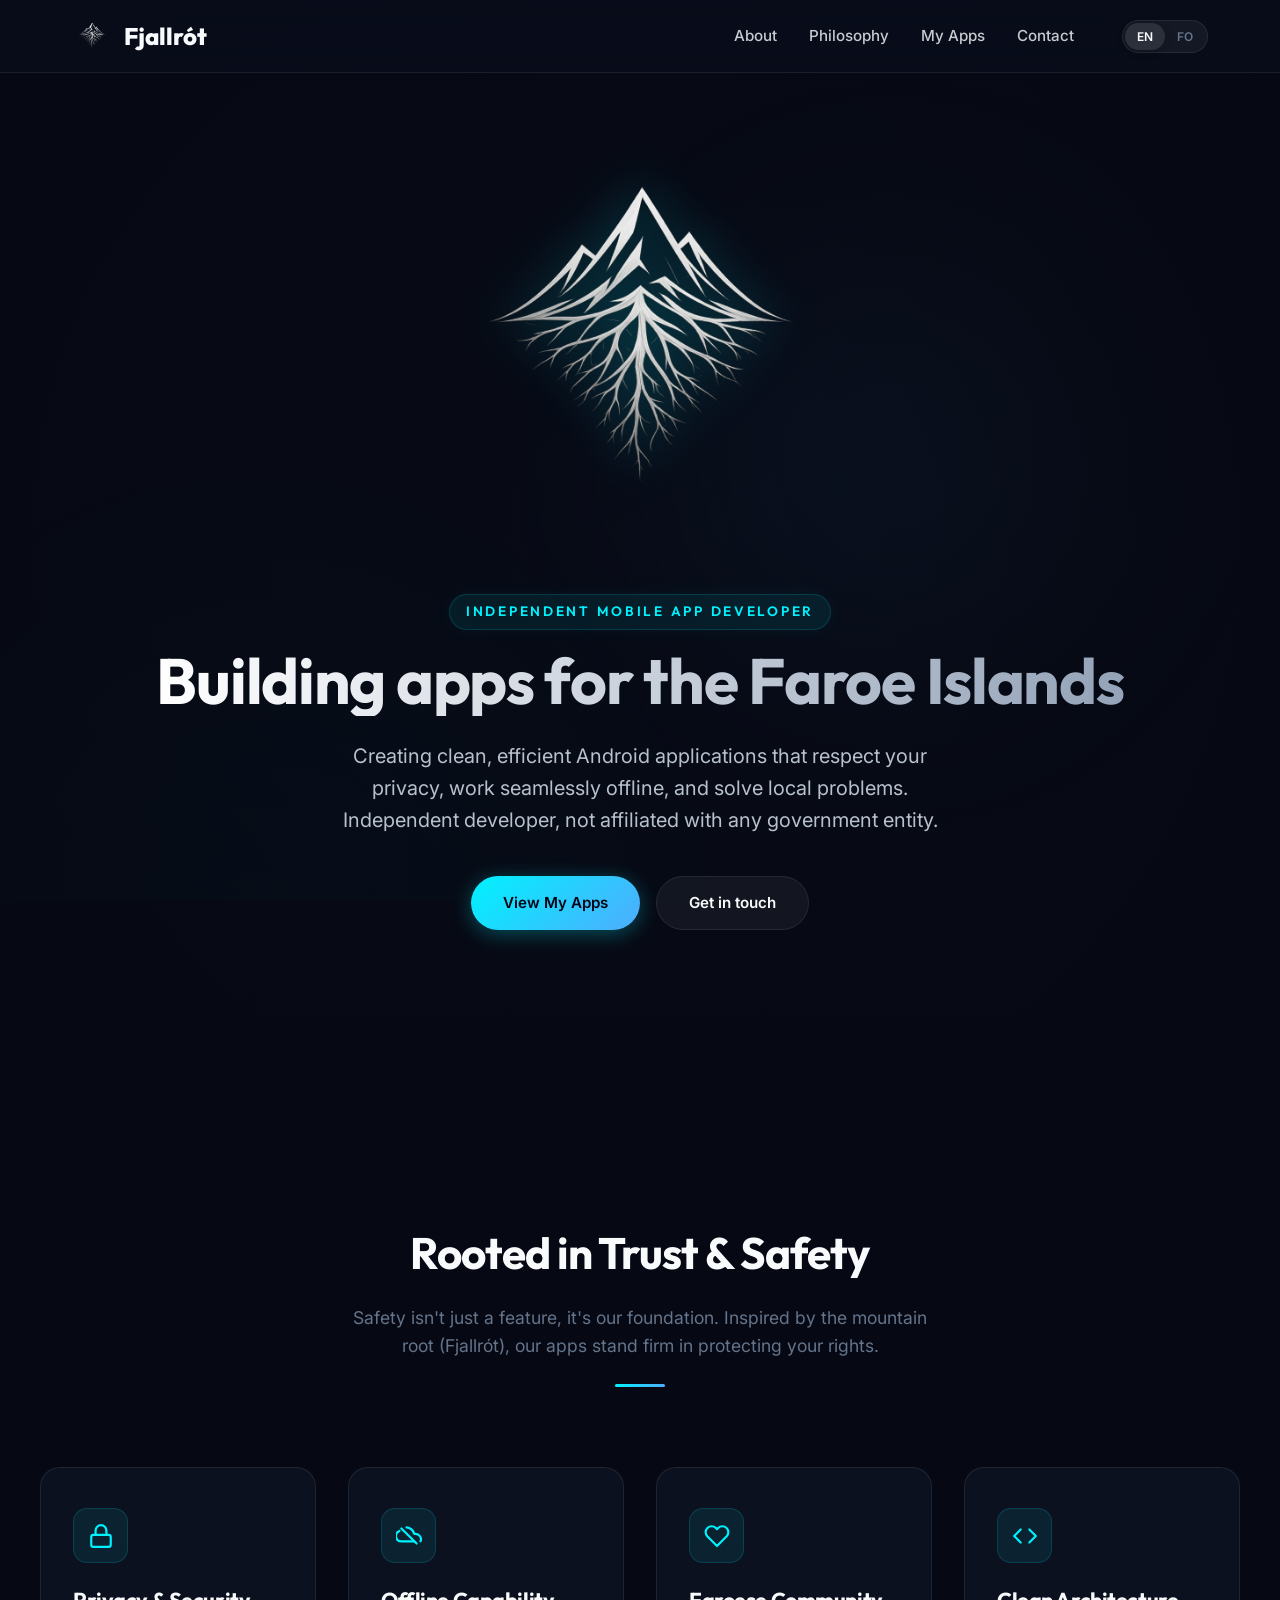
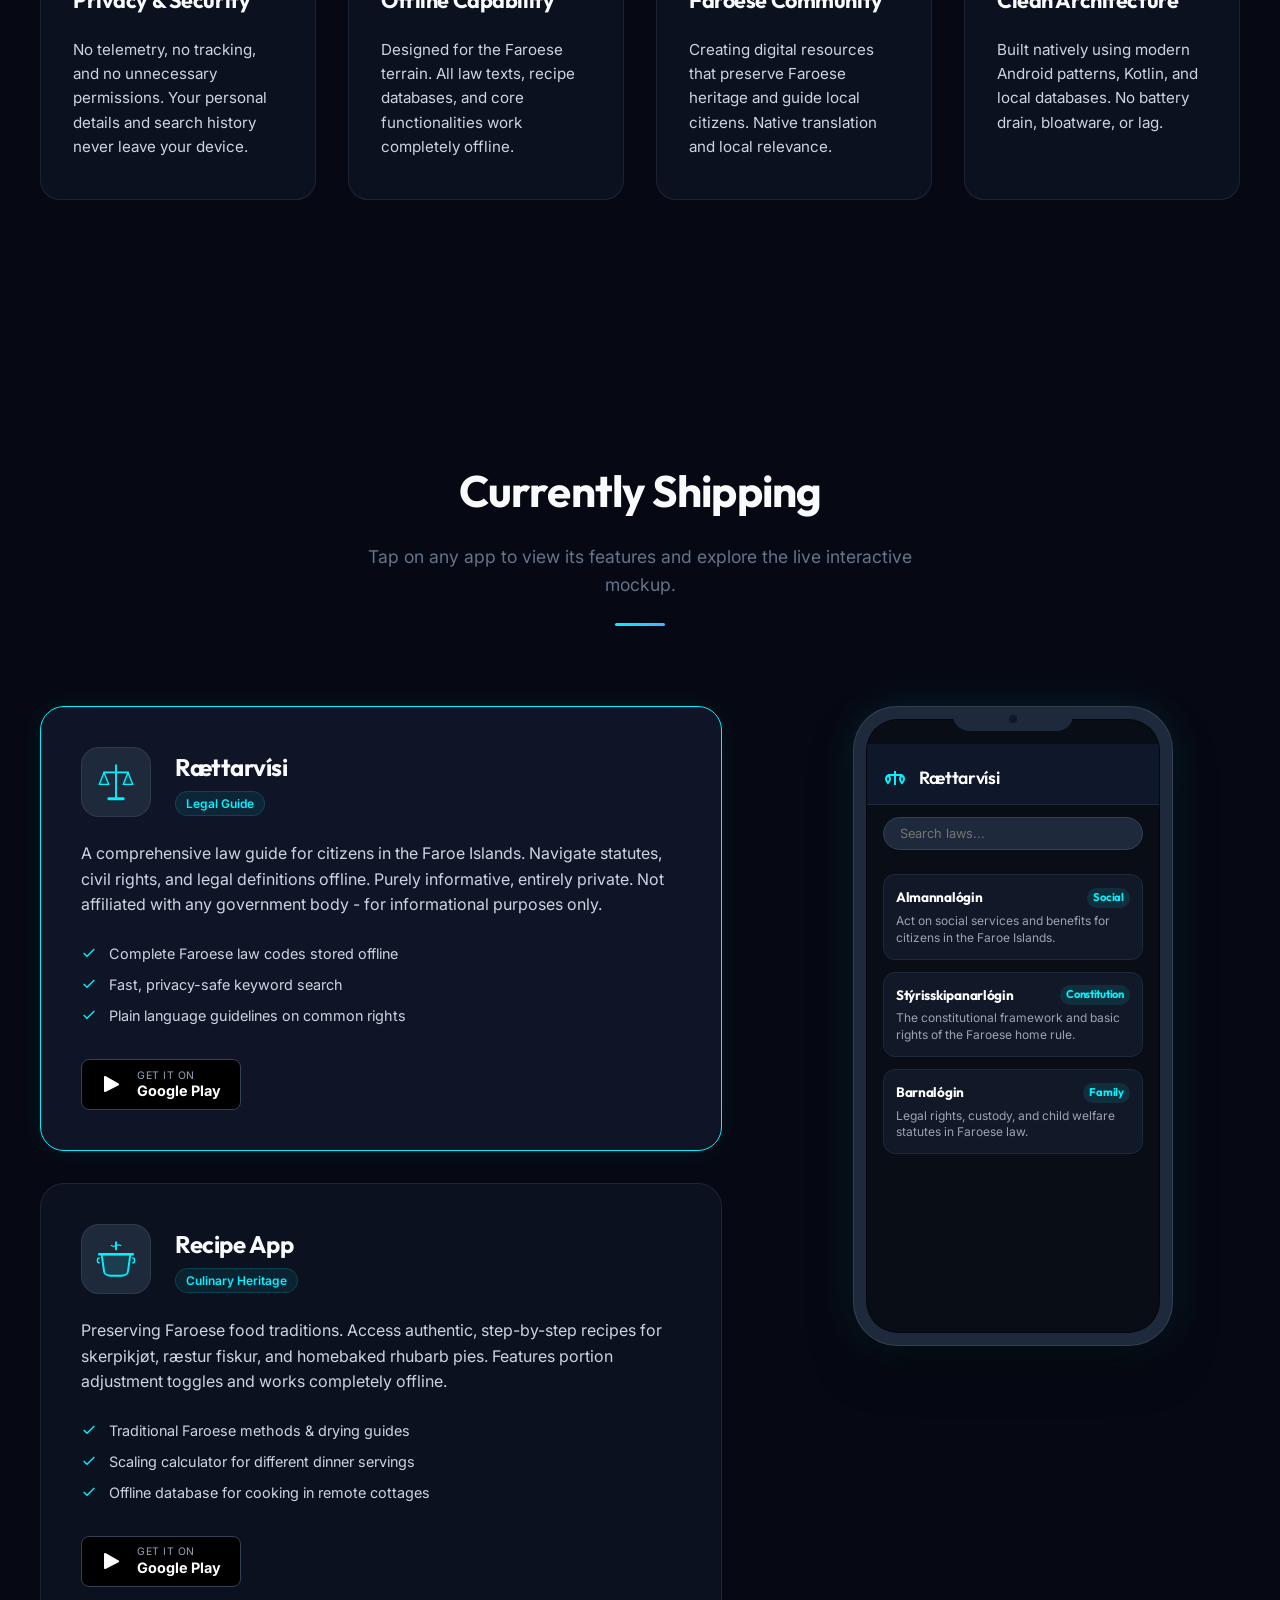
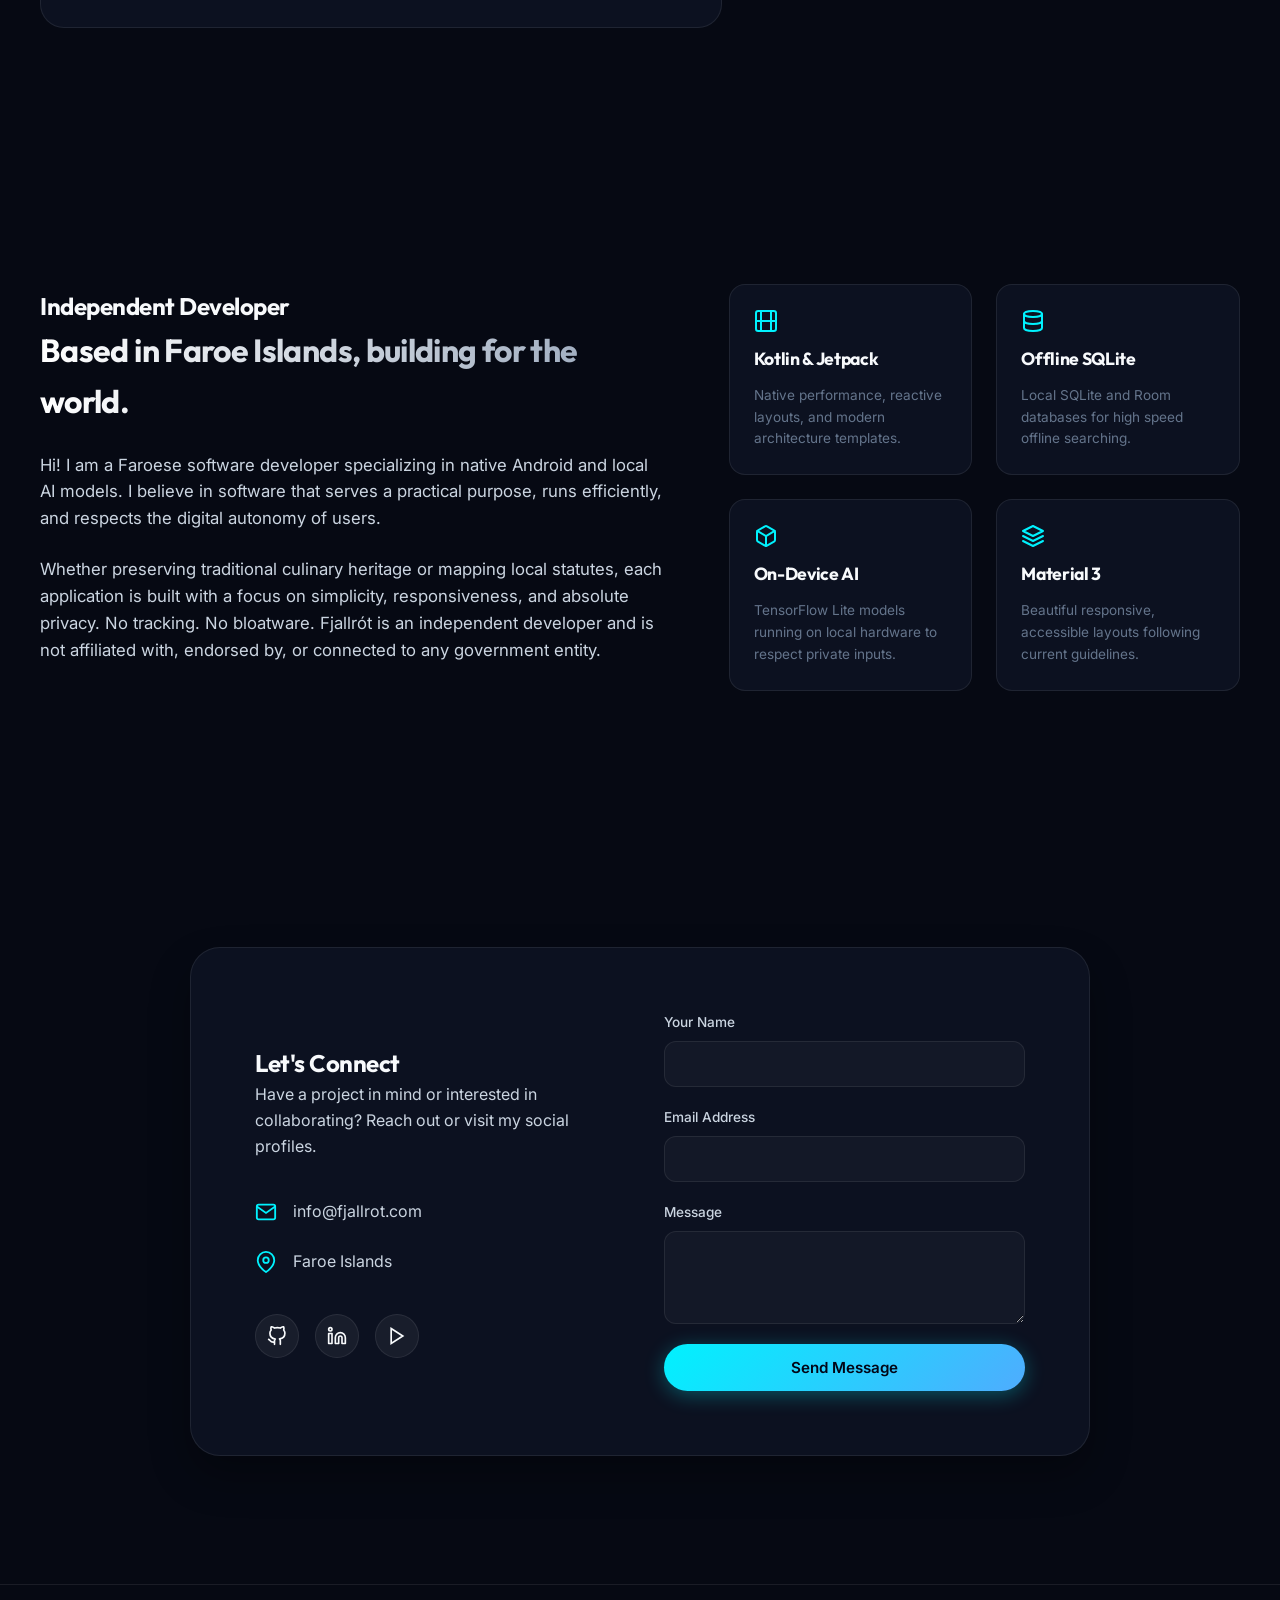
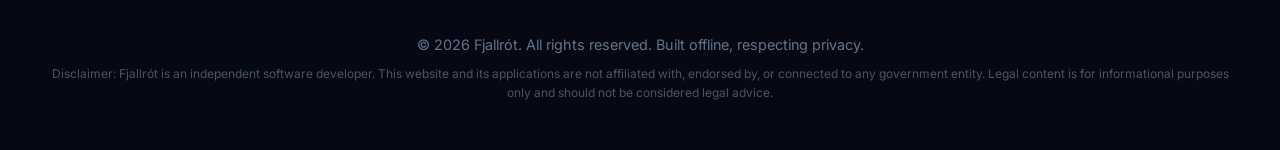
==== index.html @ 259c3294 "correct email address again" ====
<!DOCTYPE html>
<html lang="en">

<head>
  <meta charset="UTF-8">
  <meta name="viewport" content="width=device-width, initial-scale=1.0">
  <title>Fjallrót - Privacy-Focused Mobile Apps from the Faroe Islands</title>
  <meta name="description"
    content="Fjallrót is an independent software developer building offline-first, native Android & AI applications for the Faroe Islands. Prioritizing user safety and privacy. Not affiliated with any government entity.">
  <meta name="google-site-verification" content="AhpWqZw-EHjRRwMjivdDF2WdB519p-YWfKk_PlI8Jbs">
  <meta name="theme-color" content="#060913">
  <link rel="icon" type="image/png" href="logo4.png">
  <link rel="stylesheet" href="index.css">
</head>

<body>

  <!-- Ambient Glows -->
  <div class="ambient-glows">
    <div class="glow-1"></div>
    <div class="glow-2"></div>
  </div>

  <!-- Header -->
  <header id="header">
    <div class="nav-container">
      <a class="logo-wrapper" href="#hero" aria-label="Fjallrót home">
        <img src="logo4.png" alt="Fjallrót Logo" class="logo-svg">
        <span>Fjallrót</span>
      </a>

      <nav id="nav-menu">
        <a href="#about" data-en="About" data-fo="Um okkum">About</a>
        <a href="#philosophy" data-en="Philosophy" data-fo="Hugsjón">Philosophy</a>
        <a href="#apps" data-en="My Apps" data-fo="Mínar smáforrit">My Apps</a>
        <a href="#contact" data-en="Contact" data-fo="Samband">Contact</a>
        <div class="lang-switch">
          <button type="button" class="lang-btn active" data-lang="en" aria-pressed="true">EN</button>
          <button type="button" class="lang-btn" data-lang="fo" aria-pressed="false">FO</button>
        </div>
      </nav>

      <button type="button" class="menu-toggle" id="menu-toggle" aria-label="Toggle navigation menu"
        aria-controls="nav-menu" aria-expanded="false">
        <span></span>
        <span></span>
        <span></span>
      </button>
    </div>
  </header>

  <!-- Hero Section -->
  <section class="hero" id="hero">
    <div class="hero-container">
      <img src="logo4.png" alt="Fjallrót Logo" class="hero-logo-big">
      <div class="hero-tag" data-en="Independent Mobile App Developer" data-fo="Sjálvstøðugur smáforritamenjari">Independent Mobile App Developer</div>
      <h1 data-en="Building apps for the Faroe Islands" data-fo="Smíðar smáforrit til Føroyar">Building apps for the
        Faroe Islands</h1>
      <p class="hero-desc"
        data-en="Creating clean, efficient Android applications that respect your privacy, work seamlessly offline, and solve local problems. Independent developer, not affiliated with any government entity."
        data-fo="Vit gera rein, skjót Android smáforrit sum virða títt privatlív, rigga uttan internet og loysa veruligar trupulleikar. Sjálvstøðugur menjari, ikki knýttur at nøkrum stovni.">
        Creating clean, efficient Android applications that respect your privacy, work seamlessly offline, and solve
        local problems. Independent developer, not affiliated with any government entity.</p>
      <div class="btn-group">
        <a href="#apps" class="btn btn-primary" data-en="View My Apps" data-fo="Sí míni forrit">View My Apps</a>
        <a href="#contact" class="btn btn-secondary" data-en="Get in touch" data-fo="Set teg í samband">Get in touch</a>
      </div>
    </div>
  </section>

  <!-- Philosophy & Safety -->
  <section id="philosophy">
    <div class="section-container">
      <div class="section-hdr">
        <h2 data-en="Rooted in Trust & Safety" data-fo="Rætur í trygd og áliti">Rooted in Trust & Safety</h2>
        <p data-en="Safety isn't just a feature, it's our foundation. Inspired by the mountain root (Fjallrót), our apps stand firm in protecting your rights."
          data-fo="Trygd er ikki bara ein eginleiki, tað er grundvøllurin. Innblást av fjallarótini standa okkara forrit føst í at verja tíni rættindi.">
          Safety isn't just a feature, it's our foundation. Inspired by the mountain root (Fjallrót), our apps stand
          firm in protecting your rights.</p>
      </div>

      <div class="philosophy-grid">
        <div class="phil-card">
          <div class="phil-icon">
            <!-- Shield lock icon -->
            <svg viewBox="0 0 24 24" fill="none" stroke="currentColor" stroke-width="2" stroke-linecap="round"
              stroke-linejoin="round">
              <rect x="3" y="11" width="18" height="11" rx="2" ry="2" />
              <path d="M7 11V7a5 5 0 0 1 10 0v4" />
            </svg>
          </div>
          <h3 data-en="Privacy & Security" data-fo="Privatlív & Trygd">Privacy & Security</h3>
          <p data-en="No telemetry, no tracking, and no unnecessary permissions. Your personal details and search history never leave your device."
            data-fo="Ongin sporing, ongar lýsingar, og ongar óneyðugar loyvir. Tíni persónligu dáta fara ongantið av tíni eind.">
          </p>
        </div>

        <div class="phil-card">
          <div class="phil-icon">
            <!-- Offline cloud off icon -->
            <svg viewBox="0 0 24 24" fill="none" stroke="currentColor" stroke-width="2" stroke-linecap="round"
              stroke-linejoin="round">
              <path d="M22.61 16.95A5 5 0 0 0 18 10h-1.26a8 8 0 0 0-7.05-6M5 5l14 14" />
              <path d="M17 17H5a5 5 0 0 1-1.78-9.68" />
            </svg>
          </div>
          <h3 data-en="Offline Capability" data-fo="Fult virki uttan net">Offline Capability</h3>
          <p data-en="Designed for the Faroese terrain. All law texts, recipe databases, and core functionalities work completely offline."
            data-fo="Gjørt til føroyska landslagið. Allir lógartiklar, uppskriftir og kjarnuvirksemi rigga heilt uttan internet.">
          </p>
        </div>

        <div class="phil-card">
          <div class="phil-icon">
            <!-- Community heart icon -->
            <svg viewBox="0 0 24 24" fill="none" stroke="currentColor" stroke-width="2" stroke-linecap="round"
              stroke-linejoin="round">
              <path
                d="M20.84 4.61a5.5 5.5 0 0 0-7.78 0L12 5.67l-1.06-1.06a5.5 5.5 0 0 0-7.78 7.78l1.06 1.06L12 21.23l7.78-7.78 1.06-1.06a5.5 5.5 0 0 0 0-7.78z" />
            </svg>
          </div>
          <h3 data-en="Faroese Community" data-fo="Føroysk Mentan">Faroese Community</h3>
          <p data-en="Creating digital resources that preserve Faroese heritage and guide local citizens. Native translation and local relevance."
            data-fo="Vit skapa talgildar rættindi sum varðveita føroyskan arva og leiðbeina borgarum. Føroysk týðing og staðbundið virði.">
          </p>
        </div>

        <div class="phil-card">
          <div class="phil-icon">
            <!-- Code clean icon -->
            <svg viewBox="0 0 24 24" fill="none" stroke="currentColor" stroke-width="2" stroke-linecap="round"
              stroke-linejoin="round">
              <polyline points="16 18 22 12 16 6" />
              <polyline points="8 6 2 12 8 18" />
            </svg>
          </div>
          <h3 data-en="Clean Architecture" data-fo="Reinur Arkitektur">Clean Architecture</h3>
          <p data-en="Built natively using modern Android patterns, Kotlin, and local databases. No battery drain, bloatware, or lag."
            data-fo="Smíðað sum nativt forrit við Kotlin og staðbundnum dátugrunnum. Ongin óneyðug battarínýtsla ella seinking.">
          </p>
        </div>
      </div>
    </div>
  </section>

  <!-- My Apps Section (Split layout with interactive phone mockup) -->
  <section id="apps">
    <div class="section-container">
      <div class="section-hdr">
        <h2 data-en="Currently Shipping" data-fo="Mínar Smáforrit">Currently Shipping</h2>
        <p data-en="Tap on any app to view its features and explore the live interactive mockup."
          data-fo="Trýst á eitt forrit fyri at lesa meira og royna tað á telefonini.">Tap on any app to view its
          features and explore the live interactive mockup.</p>
      </div>

      <div class="apps-split">
        <!-- List of Apps -->
        <div class="apps-list">
          <!-- App 1: Rættarvísi -->
          <div class="app-card active" data-app="raettarvisi">
            <div class="app-card-hdr">
              <div class="app-icon">
                <!-- Scale of justice vector -->
                <svg viewBox="0 0 100 100" fill="none" stroke="#00f2fe" xmlns="http://www.w3.org/2000/svg">
                  <path d="M 50 15 L 50 85" stroke-width="4" stroke-linecap="round" />
                  <path d="M 25 30 L 75 30" stroke-width="4" stroke-linecap="round" />
                  <path d="M 25 30 L 15 55 L 35 55 Z" stroke-width="3" fill="rgba(0,242,254,0.1)"
                    stroke-linejoin="round" />
                  <path d="M 75 30 L 65 55 L 85 55 Z" stroke-width="3" fill="rgba(0,242,254,0.1)"
                    stroke-linejoin="round" />
                  <path d="M 35 85 L 65 85" stroke-width="6" stroke-linecap="round" />
                </svg>
              </div>
              <div class="app-meta">
                <h3>Rættarvísi</h3>
                <span class="app-tag" data-en="Legal Guide" data-fo="Lógarkennari">Legal Guide</span>
              </div>
            </div>
            <p data-en="A comprehensive law guide for citizens in the Faroe Islands. Navigate statutes, civil rights, and legal definitions offline. Purely informative, entirely private. Not affiliated with any government body - for informational purposes only."
               data-fo="Ein løtt og greið lógveiting til føroyskar borgarar. Les greinar, borgararættindi og lógarorð uttan net. Tíðindagott og heilt privat. Ikki knýtt at nøkrum stovni - bert til kunningar.">
              A comprehensive law guide for citizens in the Faroe Islands. Navigate statutes, civil rights, and legal
              definitions offline. Purely informative, entirely private. Not affiliated with any government body - for informational purposes only.</p>

            <div class="app-features">
              <div class="app-feature-item">
                <svg viewBox="0 0 24 24" fill="none" stroke="currentColor" stroke-width="2">
                  <polyline points="20 6 9 17 4 12" />
                </svg>
                <span data-en="Complete Faroese law codes stored offline"
                  data-fo="Føroyska lógarsavnið lagt á eindina">Complete Faroese law codes stored offline</span>
              </div>
              <div class="app-feature-item">
                <svg viewBox="0 0 24 24" fill="none" stroke="currentColor" stroke-width="2">
                  <polyline points="20 6 9 17 4 12" />
                </svg>
                <span data-en="Fast, privacy-safe keyword search" data-fo="Snarligt og privat leititól">Fast,
                  privacy-safe keyword search</span>
              </div>
              <div class="app-feature-item">
                <svg viewBox="0 0 24 24" fill="none" stroke="currentColor" stroke-width="2">
                  <polyline points="20 6 9 17 4 12" />
                </svg>
                <span data-en="Plain language guidelines on common rights"
                  data-fo="Løtt greiðsla av vanligum rættindum">Plain language guidelines on common rights</span>
              </div>
            </div>

            <a href="#" class="play-badge"
              onclick="event.preventDefault(); alert('Redirecting to Google Play (Mock)...')">
              <svg viewBox="0 0 24 24" fill="currentColor">
                <path
                  d="M3 5.27v13.46c0 .82.68 1.43 1.47 1.25l13.14-6.73c.72-.37.72-1.4 0-1.77L4.47 4.02C3.68 3.84 3 4.45 3 5.27z" />
              </svg>
              <div class="play-badge-text">
                <span data-en="Get it on" data-fo="Tak niður á">Get it on</span>
                <span>Google Play</span>
              </div>
            </a>
          </div>

          <!-- App 2: Recipe App -->
          <div class="app-card" data-app="recipe">
            <div class="app-card-hdr">
              <div class="app-icon">
                <!-- Cooking pot icon -->
                <svg viewBox="0 0 100 100" fill="none" stroke="#00f2fe" xmlns="http://www.w3.org/2000/svg">
                  <path d="M 20 40 L 80 40 L 75 75 C 75 80 70 85 60 85 L 40 85 C 30 85 25 80 25 75 Z" stroke-width="4"
                    fill="rgba(0,242,254,0.1)" stroke-linejoin="round" />
                  <path d="M 15 40 L 85 40" stroke-width="5" stroke-linecap="round" />
                  <path d="M 50 15 L 50 30" stroke-width="4" stroke-linecap="round" />
                  <path d="M 40 22 C 40 22 45 25 50 22 C 55 19 60 22 60 22" stroke-width="2.5" stroke-linecap="round" />
                  <path d="M 15 48 C 10 48 10 58 15 58" stroke-width="3" stroke-linecap="round" />
                  <path d="M 85 48 C 90 48 90 58 85 58" stroke-width="3" stroke-linecap="round" />
                </svg>
              </div>
              <div class="app-meta">
                <h3 data-en="Recipe App" data-fo="Matuppskriftir">Recipe App</h3>
                <span class="app-tag" data-en="Culinary Heritage" data-fo="Matararvur">Culinary Heritage</span>
              </div>
            </div>
            <p data-en="Preserving Faroese food traditions. Access authentic, step-by-step recipes for skerpikjøt, ræstur fiskur, and homebaked rhubarb pies. Features portion adjustment toggles and works completely offline."
              data-fo="Varðveit føroyska matmentan. Finnið uppskriftir til skerpikjøt, ræstan fisk, og rabarbugreyt. Forritið riggar heilt uttan netsamband og hevur skamtarstillingar.">
              Preserving Faroese food traditions. Access authentic, step-by-step recipes for skerpikjøt, ræstur fiskur,
              and homebaked rhubarb pies. Features portion adjustment toggles and works completely offline.</p>

            <div class="app-features">
              <div class="app-feature-item">
                <svg viewBox="0 0 24 24" fill="none" stroke="currentColor" stroke-width="2">
                  <polyline points="20 6 9 17 4 12" />
                </svg>
                <span data-en="Traditional Faroese methods & drying guides"
                  data-fo="Føroyskir matgerðarhættir og hjallaleiðbeiningar">Traditional Faroese methods & drying
                  guides</span>
              </div>
              <div class="app-feature-item">
                <svg viewBox="0 0 24 24" fill="none" stroke="currentColor" stroke-width="2">
                  <polyline points="20 6 9 17 4 12" />
                </svg>
                <span data-en="Scaling calculator for different dinner servings"
                  data-fo="Skamtarroknari eftir gestatali">Scaling calculator for different dinner servings</span>
              </div>
              <div class="app-feature-item">
                <svg viewBox="0 0 24 24" fill="none" stroke="currentColor" stroke-width="2">
                  <polyline points="20 6 9 17 4 12" />
                </svg>
                <span data-en="Offline database for cooking in remote cottages"
                  data-fo="Dátugrunnur riggar í hjallinum og summarhúsinum">Offline database for cooking in remote
                  cottages</span>
              </div>
            </div>

            <a href="#" class="play-badge"
              onclick="event.preventDefault(); alert('Redirecting to Google Play (Mock)...')">
              <svg viewBox="0 0 24 24" fill="currentColor">
                <path
                  d="M3 5.27v13.46c0 .82.68 1.43 1.47 1.25l13.14-6.73c.72-.37.72-1.4 0-1.77L4.47 4.02C3.68 3.84 3 4.45 3 5.27z" />
              </svg>
              <div class="play-badge-text">
                <span data-en="Get it on" data-fo="Tak niður á">Get it on</span>
                <span>Google Play</span>
              </div>
            </a>
          </div>
        </div>

        <!-- Phone Simulator Column -->
        <div class="simulator-sticky">
          <div class="phone-mockup">
            <div class="phone-notch">
              <div class="camera-dot"></div>
            </div>
            <div class="phone-inner">

              <!-- Rættarvísi Simulated Screen -->
              <div class="screen-content active" id="screen-raettarvisi">
                <div class="law-header">
                  <!-- scale outline -->
                  <svg viewBox="0 0 24 24" fill="none" stroke="currentColor" stroke-width="2">
                    <line x1="12" y1="5" x2="12" y2="19" />
                    <line x1="5" y1="9" x2="19" y2="9" />
                    <path d="M5 9 Q1 13 5 17 Q9 13 5 9" />
                    <path d="M19 9 Q15 13 19 17 Q23 13 19 9" />
                  </svg>
                  <h4>Rættarvísi</h4>
                </div>
                <div class="law-search">
                  <input type="text" class="search-bar" placeholder="Search laws..."
                    data-en-placeholder="Search laws..." data-fo-placeholder="Leita í lógum...">
                </div>
                <div class="law-scroll">
                  <div class="law-card" onclick="openLawDetail('almannalogin')">
                    <h5>Almannalógin <span data-en="Social" data-fo="Almanna">Social</span></h5>
                    <p data-en="Act on social services and benefits for citizens in the Faroe Islands."
                      data-fo="Lóg um almannatænastur og veitingar til føroyskar borgarar.">Act on social services and
                      benefits for citizens in the Faroe Islands.</p>
                  </div>
                  <div class="law-card" onclick="openLawDetail('styriskipislogin')">
                    <h5>Stýrisskipanarlógin <span data-en="Constitution" data-fo="Stjórn">Constitution</span></h5>
                    <p data-en="The constitutional framework and basic rights of the Faroese home rule."
                      data-fo="Kjarnarættindi og heimildir hjá Føroya landsstýri.">The constitutional framework and
                      basic rights of the Faroese home rule.</p>
                  </div>
                  <div class="law-card" onclick="openLawDetail('barnalogin')">
                    <h5>Barnalógin <span data-en="Family" data-fo="Familja">Family</span></h5>
                    <p data-en="Legal rights, custody, and child welfare statutes in Faroese law."
                      data-fo="Barnsins rættindi, foreldramyndugleiki og barnavernd.">Legal rights, custody, and child
                      welfare statutes in Faroese law.</p>
                  </div>
                </div>

                <!-- Law Detail Modal inside simulator -->
                <div class="law-detail-view" id="law-detail-view">
                  <div class="back-btn" onclick="closeLawDetail()">
                    <svg viewBox="0 0 24 24" fill="none" stroke="currentColor" stroke-width="2">
                      <line x1="19" y1="12" x2="5" y2="12" />
                      <polyline points="12 19 5 12 12 5" />
                    </svg>
                    <span data-en="Back" data-fo="Aftur">Back</span>
                  </div>
                  <h5 id="law-detail-title">Law Title</h5>
                  <p id="law-detail-text"
                    style="font-size:0.75rem; color:#d1d5db; line-height: 1.4; overflow-y:auto; flex:1;">Law text...</p>
                </div>
              </div>

              <!-- Recipe Simulated Screen -->
              <div class="screen-content" id="screen-recipe">
                <div class="recipe-header">
                  <!-- Pot outline -->
                  <svg viewBox="0 0 24 24" fill="none" stroke="currentColor" stroke-width="2">
                    <path d="M3 9h18v10a3 3 0 0 1-3 3H6a3 3 0 0 1-3-3V9z" />
                    <path d="M12 2v7" />
                    <path d="M9 5h6" />
                  </svg>
                  <h4 data-en="Føroyskur Matur" data-fo="Føroyskur Matur">Føroyskur Matur</h4>
                </div>
                <div class="recipe-categories">
                  <span class="recipe-tab active" onclick="filterRecipes('all', this)" data-en="All" data-fo="Alt">All</span>
                  <span class="recipe-tab" onclick="filterRecipes('meat', this)" data-en="Meat" data-fo="Kjøt">Meat</span>
                  <span class="recipe-tab" onclick="filterRecipes('fish', this)" data-en="Fish" data-fo="Fiskur">Fish</span>
                </div>
                <div class="recipe-scroll" id="recipe-list">
                  <div class="recipe-card" data-category="meat" onclick="openRecipeDetail('skerpikjot')">
                    <div class="recipe-img-placeholder">
                      <svg viewBox="0 0 24 24" fill="none" stroke="currentColor" stroke-width="1.5">
                        <path d="M12 2v20M17 5H9.5a3.5 3.5 0 0 0 0 7h5a3.5 3.5 0 0 1 0 7H6" />
                      </svg>
                    </div>
                    <div class="recipe-info">
                      <h5>Skerpikjøt</h5>
                      <span data-en="Wind-dried mutton" data-fo="Ræst og turt kjøt">Wind-dried mutton</span>
                    </div>
                  </div>
                  <div class="recipe-card" data-category="fish" onclick="openRecipeDetail('raestur-fiskur')">
                    <div class="recipe-img-placeholder">
                      <svg viewBox="0 0 24 24" fill="none" stroke="currentColor" stroke-width="1.5">
                        <path d="M23 12c-2.4 4-6.4 6-11 6S3.6 16 1.2 12c2.4-4 6.4-6 11-6s8.6 2 11 6z" />
                        <circle cx="12" cy="12" r="3" />
                      </svg>
                    </div>
                    <div class="recipe-info">
                      <h5>Ræstur Fiskur</h5>
                      <span data-en="Fermented fish" data-fo="Hangaður fiskur">Fermented fish</span>
                    </div>
                  </div>
                </div>

                <!-- Recipe Detail Modal inside simulator -->
                <div class="recipe-detail-view" id="recipe-detail-view">
                  <div class="back-btn" onclick="closeRecipeDetail()">
                    <svg viewBox="0 0 24 24" fill="none" stroke="currentColor" stroke-width="2">
                      <line x1="19" y1="12" x2="5" y2="12" />
                      <polyline points="12 19 5 12 12 5" />
                    </svg>
                    <span data-en="Back" data-fo="Aftur">Back</span>
                  </div>
                  <h5 class="recipe-detail-title" id="recipe-detail-title">Recipe Name</h5>
                  <div class="recipe-detail-meta" id="recipe-detail-meta">Ready in 2 hours</div>

                  <div class="recipe-section-title" data-en="Ingredients" data-fo="Tilfar">Ingredients</div>
                  <ul class="recipe-ingredients-list" id="recipe-detail-ingredients">
                    <li>Ingredient item</li>
                  </ul>

                  <div class="recipe-section-title" data-en="Instructions" data-fo="Gjørt soleiðis">Instructions</div>
                  <p class="recipe-instructions" id="recipe-detail-instructions">Directions details...</p>
                </div>
              </div>

            </div>
          </div>
        </div>
      </div>
    </div>
  </section>

  <!-- About Section -->
  <section id="about">
    <div class="section-container">
      <div class="about-split">
        <div class="about-text">
          <h2 data-en="Independent Developer" data-fo="Sjálvstøðugur Menjari">Independent Developer</h2>
          <h3 data-en="Based in Faroe Islands, building for the world." data-fo="Búsettur í Føroyum, mennir til heimin.">Based
            in Faroe Islands, building for the world.</h3>
          <p data-en="Hi! I am a Faroese software developer specializing in native Android and local AI models. I believe in software that serves a practical purpose, runs efficiently, and respects the digital autonomy of users."
            data-fo="Hey! Eg eri ein føroyskur ritbúnaðarmenjari, sum hevur sergrein innan Android-menning og lokalar AI-skipanir. Eg trúgvi upp á forrit sum loysa ítøkiligir uppgávur uttan óneyðugar sporingar ella seinkingar.">
            Hi! I am a Faroese software developer specializing in native Android and local AI models. I believe in
            software that serves a practical purpose, runs efficiently, and respects the digital autonomy of users.</p>
          <p data-en="Whether preserving traditional culinary heritage or mapping local statutes, each application is built with a focus on simplicity, responsiveness, and absolute privacy. No tracking. No bloatware. Fjallrót is an independent developer and is not affiliated with, endorsed by, or connected to any government entity."
            data-fo="Hvort tað er at varðveita føroyskan matararv ella savna landsins lógir, so er hvørt forrit gjørt við atliti til einfaldleika, snarleika og fult privatlív. Ongin sporing. Ongin fyllufólk. Fjallrót er ein sjálvstøðugur menjari og er ikki knýttur at, góðkendur av, ella sambandin við nøkrum stovni.">
            Whether preserving traditional culinary heritage or mapping local statutes, each application is built with a
            focus on simplicity, responsiveness, and absolute privacy. No tracking. No bloatware. Fjallrót is an independent developer and is not affiliated with, endorsed by, or connected to any government entity.</p>
        </div>

        <div class="tech-grid">
          <div class="tech-card">
            <svg viewBox="0 0 24 24" fill="none" stroke="currentColor" stroke-width="2" stroke-linecap="round"
              stroke-linejoin="round">
              <rect x="2" y="2" width="20" height="20" rx="2.18" ry="2.18" />
              <line x1="7" y1="2" x2="7" y2="22" />
              <line x1="17" y1="2" x2="17" y2="22" />
              <line x1="2" y1="12" x2="22" y2="12" />
            </svg>
            <h4 data-en="Kotlin & Jetpack" data-fo="Kotlin & Jetpack">Kotlin & Jetpack</h4>
            <p data-en="Native performance, reactive layouts, and modern architecture templates."
              data-fo="Nativur fartur, reaktivt snið og nýmótins arkitekturur.">Native performance, reactive layouts,
              and modern architecture templates.</p>
          </div>

          <div class="tech-card">
            <svg viewBox="0 0 24 24" fill="none" stroke="currentColor" stroke-width="2" stroke-linecap="round"
              stroke-linejoin="round">
              <ellipse cx="12" cy="5" rx="9" ry="3" />
              <path d="M3 5v14c0 1.66 4 3 9 3s9-1.34 9-3V5" />
              <path d="M3 12c0 1.66 4 3 9 3s9-1.34 9-3" />
            </svg>
            <h4 data-en="Offline SQLite" data-fo="SQLite uttan net">Offline SQLite</h4>
            <p data-en="Local SQLite and Room databases for high speed offline searching."
              data-fo="SQLite og Room dátugrunnar fyri skjóta leitining uttan net.">Local SQLite and Room databases for
              high speed offline searching.</p>
          </div>

          <div class="tech-card">
            <svg viewBox="0 0 24 24" fill="none" stroke="currentColor" stroke-width="2" stroke-linecap="round"
              stroke-linejoin="round">
              <path
                d="M21 16V8a2 2 0 0 0-1-1.73l-7-4a2 2 0 0 0-2 0l-7 4A2 2 0 0 0 3 8v8a2 2 0 0 0 1 1.73l7 4a2 2 0 0 0 2 0l7-4A2 2 0 0 0 21 16z" />
              <polyline points="3.27 6.96 12 12.01 20.73 6.96" />
              <line x1="12" y1="22.08" x2="12" y2="12" />
            </svg>
            <h4 data-en="On-Device AI" data-fo="AI á eindini">On-Device AI</h4>
            <p data-en="TensorFlow Lite models running on local hardware to respect private inputs."
              data-fo="Lokalir AI-samleikar koyra á telefonini so títt dáta verður hjá tær.">TensorFlow Lite models
              running on local hardware to respect private inputs.</p>
          </div>

          <div class="tech-card">
            <svg viewBox="0 0 24 24" fill="none" stroke="currentColor" stroke-width="2" stroke-linecap="round"
              stroke-linejoin="round">
              <polygon points="12 2 2 7 12 12 22 7 12 2" />
              <polyline points="2 17 12 22 22 17" />
              <polyline points="2 12 12 17 22 12" />
            </svg>
            <h4 data-en="Material 3" data-fo="Material 3 snið">Material 3</h4>
            <p data-en="Beautiful responsive, accessible layouts following current guidelines."
              data-fo="Faldir og brúkaravinarligir skíggjar sambært nýggjastu stílleiði.">Beautiful responsive,
              accessible layouts following current guidelines.</p>
          </div>
        </div>
      </div>
    </div>
  </section>

  <!-- Contact Section -->
  <section id="contact">
    <div class="section-container">
      <div class="contact-container">
        <div class="contact-card">
          <div class="contact-info">
            <h2 data-en="Let's Connect" data-fo="Set teg í samband">Let's Connect</h2>
            <p data-en="Have a project in mind or interested in collaborating? Reach out or visit my social profiles."
              data-fo="Hevur tú eina verkætlan í hyggju, ella vilt tú samstarva? Send eina frágreiðing ella vitja míni profilir.">
              Have a project in mind or interested in collaborating? Reach out or visit my social profiles.</p>

            <div class="contact-details">
              <div class="contact-item">
                <svg viewBox="0 0 24 24" fill="none" stroke="currentColor" stroke-width="2">
                  <path d="M4 4h16c1.1 0 2 .9 2 2v12c0 1.1-.9 2-2 2H4c-1.1 0-2-.9-2-2V6c0-1.1.9-2 2-2z" />
                  <polyline points="22,6 12,13 2,6" />
                </svg>
                <a href="mailto:info@fjallrot.com">info@fjallrot.com</a>
              </div>
              <div class="contact-item">
                <svg viewBox="0 0 24 24" fill="none" stroke="currentColor" stroke-width="2">
                  <path d="M21 10c0 7-9 13-9 13s-9-6-9-13a9 9 0 0 1 18 0z" />
                  <circle cx="12" cy="10" r="3" />
                </svg>
                <span data-en="Faroe Islands" data-fo="Føroyar">Faroe Islands</span>
              </div>
            </div>

            <div class="social-links">
              <a href="#" class="social-link" aria-label="GitHub Profile"
                onclick="event.preventDefault(); alert('Redirecting to GitHub (Mock)...')">
                <svg viewBox="0 0 24 24" fill="none" stroke="currentColor" stroke-width="2" stroke-linecap="round"
                  stroke-linejoin="round">
                  <path
                    d="M9 19c-5 1.5-5-2.5-7-3m14 6v-3.87a3.37 3.37 0 0 0-.94-2.61c3.14-.35 6.44-1.54 6.44-7A5.44 5.44 0 0 0 20 4.77 5.07 5.07 0 0 0 19.91 1S18.73.65 16 2.48a13.38 13.38 0 0 0-7 0C6.27.65 5.09 1 5.09 1A5.07 5.07 0 0 0 5 4.77a5.44 5.44 0 0 0-1.5 3.78c0 5.42 3.3 6.61 6.44 7A3.37 3.37 0 0 0 9 18.13V22" />
                </svg>
              </a>
              <a href="#" class="social-link" aria-label="LinkedIn Profile"
                onclick="event.preventDefault(); alert('Redirecting to LinkedIn (Mock)...')">
                <svg viewBox="0 0 24 24" fill="none" stroke="currentColor" stroke-width="2" stroke-linecap="round"
                  stroke-linejoin="round">
                  <path d="M16 8a6 6 0 0 1 6 6v7h-4v-7a2 2 0 0 0-2-2 2 2 0 0 0-2 2v7h-4v-7a6 6 0 0 1 6-6z" />
                  <rect x="2" y="9" width="4" height="12" />
                  <circle cx="4" cy="4" r="2" />
                </svg>
              </a>
              <a href="#" class="social-link" aria-label="Google Play Profile"
                onclick="event.preventDefault(); alert('Redirecting to Play Store (Mock)...')">
                <svg viewBox="0 0 24 24" fill="none" stroke="currentColor" stroke-width="2">
                  <polygon points="5 3 19 12 5 21 5 3" />
                </svg>
              </a>
            </div>
          </div>

          <form class="contact-form" onsubmit="event.preventDefault(); alert('Message sent successfully (Mock)!')">
            <div class="form-group">
              <label for="name" data-en="Your Name" data-fo="Navn">Your Name</label>
              <input type="text" id="name" required>
            </div>
            <div class="form-group">
              <label for="email" data-en="Email Address" data-fo="T-postur">Email Address</label>
              <input type="email" id="email" required>
            </div>
            <div class="form-group">
              <label for="message" data-en="Message" data-fo="Fráboðan">Message</label>
              <textarea id="message" rows="4" required></textarea>
            </div>
            <button type="submit" class="btn btn-primary" data-en="Send Message" data-fo="Send fráboðan">Send
              Message</button>
          </form>
        </div>
      </div>
    </div>
  </section>

  <!-- Footer -->
  <footer>
    <div class="section-container">
      <p>&copy; 2026 Fjallrót. All rights reserved. Built offline, respecting privacy.</p>
      <p style="font-size: 0.75rem; opacity: 0.7; margin-top: 0.5rem;">
        <span data-en="Disclaimer: Fjallrót is an independent software developer. This website and its applications are not affiliated with, endorsed by, or connected to any government entity. Legal content is for informational purposes only and should not be considered legal advice."
              data-fo="Fráboðan: Fjallrót er ein sjálvstøðugur ritbúnaðarmenjari. Heimasíðan og forritini eru ikki knýtt at, góðkend av, ella sambandin við nøkrum stovni. Lógarinnihald er bert til kunningar og eigur ikki at verða sæð sum løgfrøðilig ráðgeving.">
          Disclaimer: Fjallrót is an independent software developer. This website and its applications are not affiliated with, endorsed by, or connected to any government entity. Legal content is for informational purposes only and should not be considered legal advice.
        </span>
      </p>
    </div>
  </footer>

  <script src="app.js"></script>
</body>

</html>
---- index.css ----
@import url('https://fonts.googleapis.com/css2?family=Inter:wght@300;400;500;600;700&family=Outfit:wght@300;400;500;600;700;800&display=swap');

:root {
  --font-sans: 'Inter', -apple-system, BlinkMacSystemFont, "Segoe UI", Roboto, sans-serif;
  --font-title: 'Outfit', sans-serif;

  /* Color Palette - Nordic Midnight & Glacial Blue */
  --bg-primary: #060913;
  --bg-secondary: #0d1222;
  --bg-card: rgba(18, 24, 43, 0.6);
  --bg-glass: rgba(13, 18, 34, 0.45);
  --border-color: rgba(255, 255, 255, 0.08);
  --border-hover: rgba(0, 242, 254, 0.3);
  
  --accent-cyan: #00f2fe;
  --accent-blue: #4facfe;
  --accent-grad: linear-gradient(135deg, #00f2fe 0%, #4facfe 100%);
  --accent-glow: rgba(0, 242, 254, 0.15);
  
  --text-primary: #f8fafc;
  --text-secondary: #cbd5e1;
  --text-muted: #64748b;
  --text-inverse: #020617;
  
  --transition-fast: 0.2s cubic-bezier(0.4, 0, 0.2, 1);
  --transition-normal: 0.3s cubic-bezier(0.4, 0, 0.2, 1);
  --transition-slow: 0.5s cubic-bezier(0.4, 0, 0.2, 1);
  
  --phone-bg: #090d16;
  --phone-bezel: #1e293b;
}

* {
  box-sizing: border-box;
  margin: 0;
  padding: 0;
}

html {
  scroll-behavior: smooth;
  font-size: 16px;
  background-color: var(--bg-primary);
  color: var(--text-primary);
  font-family: var(--font-sans);
}

body {
  overflow-x: hidden;
  line-height: 1.6;
}

/* Scrollbar Customization */
::-webkit-scrollbar {
  width: 8px;
}
::-webkit-scrollbar-track {
  background: var(--bg-primary);
}
::-webkit-scrollbar-thumb {
  background: #1e293b;
  border-radius: 4px;
}
::-webkit-scrollbar-thumb:hover {
  background: var(--accent-blue);
}

/* Typography & Links */
h1, h2, h3, h4, h5, h6 {
  font-family: var(--font-title);
  font-weight: 700;
  letter-spacing: -0.02em;
}

a {
  color: inherit;
  text-decoration: none;
  transition: color var(--transition-fast);
}

/* Background Gradients & Glows */
.ambient-glows {
  position: absolute;
  width: 100%;
  height: 100%;
  top: 0;
  left: 0;
  overflow: hidden;
  z-index: -1;
  pointer-events: none;
}

.glow-1 {
  position: absolute;
  top: 15%;
  right: 5%;
  width: 50vw;
  height: 50vw;
  background: radial-gradient(circle, rgba(79, 172, 254, 0.08) 0%, rgba(0, 0, 0, 0) 70%);
  border-radius: 50%;
  filter: blur(80px);
}

.glow-2 {
  position: absolute;
  top: 60%;
  left: -10%;
  width: 60vw;
  height: 60vw;
  background: radial-gradient(circle, rgba(0, 242, 254, 0.05) 0%, rgba(0, 0, 0, 0) 75%);
  border-radius: 50%;
  filter: blur(100px);
}

/* Header & Navigation */
header {
  position: fixed;
  top: 0;
  left: 0;
  width: 100%;
  z-index: 100;
  background: var(--bg-glass);
  backdrop-filter: blur(16px);
  -webkit-backdrop-filter: blur(16px);
  border-bottom: 1px solid var(--border-color);
  transition: padding var(--transition-normal), background var(--transition-normal);
}

header.scrolled {
  padding: 0.5rem 0;
  background: rgba(6, 9, 19, 0.85);
  box-shadow: 0 10px 30px -10px rgba(0, 0, 0, 0.3);
}

.nav-container {
  max-width: 1200px;
  margin: 0 auto;
  padding: 1rem 2rem;
  display: flex;
  justify-content: space-between;
  align-items: center;
}

.logo-wrapper {
  display: flex;
  align-items: center;
  gap: 0.75rem;
  font-family: var(--font-title);
  font-weight: 800;
  font-size: 1.5rem;
  color: var(--text-primary);
  cursor: pointer;
}

.logo-svg {
  width: 40px;
  height: 40px;
  transition: transform var(--transition-normal);
}

.logo-wrapper:hover .logo-svg {
  transform: rotate(5deg) scale(1.05);
}

nav {
  display: flex;
  align-items: center;
  gap: 2rem;
}

nav a {
  font-weight: 500;
  font-size: 0.95rem;
  opacity: 0.8;
  position: relative;
  padding: 0.25rem 0;
}

nav a:hover {
  opacity: 1;
  color: var(--accent-cyan);
}

nav a::after {
  content: '';
  position: absolute;
  bottom: 0;
  left: 0;
  width: 0;
  height: 2px;
  background: var(--accent-grad);
  transition: width var(--transition-fast);
}

nav a:hover::after {
  width: 100%;
}

.lang-switch {
  display: flex;
  align-items: center;
  background: rgba(255, 255, 255, 0.05);
  border: 1px solid var(--border-color);
  border-radius: 30px;
  padding: 2px;
  margin-left: 1rem;
}

.lang-btn {
  background: none;
  border: none;
  color: var(--text-muted);
  font-weight: 600;
  font-size: 0.75rem;
  padding: 6px 12px;
  border-radius: 20px;
  cursor: pointer;
  transition: color var(--transition-fast), background var(--transition-fast);
  font-family: var(--font-sans);
}

.lang-btn.active {
  color: var(--text-primary);
  background: rgba(255, 255, 255, 0.1);
  box-shadow: 0 2px 8px rgba(0, 0, 0, 0.2);
}

.lang-btn:hover:not(.active) {
  color: var(--text-secondary);
}

/* Mobile Nav Toggle */
.menu-toggle {
  display: none;
  flex-direction: column;
  gap: 6px;
  cursor: pointer;
  background: none;
  border: none;
  padding: 0.5rem;
}

.menu-toggle span {
  display: block;
  width: 25px;
  height: 2px;
  background: var(--text-primary);
  transition: transform var(--transition-normal), opacity var(--transition-normal);
}

/* Hero Section */
.hero {
  position: relative;
  min-height: 100vh;
  display: flex;
  align-items: center;
  justify-content: center;
  background: radial-gradient(circle at center, rgba(13, 18, 34, 0.2) 0%, rgba(6, 9, 19, 0.9) 100%);
  padding-top: 80px;
  overflow: hidden;
}

.hero::after {
  content: '';
  position: absolute;
  bottom: 0;
  left: 0;
  width: 100%;
  height: 150px;
  background: linear-gradient(to top, var(--bg-primary), transparent);
  pointer-events: none;
}

.hero-container {
  max-width: 1200px;
  margin: 0 auto;
  padding: 2rem;
  width: 100%;
  display: flex;
  flex-direction: column;
  align-items: center;
  text-align: center;
  z-index: 10;
}

.hero-logo-big {
  width: 450px;
  height: auto;
  margin-bottom: 2rem;
  filter: drop-shadow(0 0 25px rgba(0, 242, 254, 0.35));
  animation: logoFloat 6s ease-in-out infinite;
}

.hero-tag {
  font-family: var(--font-title);
  text-transform: uppercase;
  letter-spacing: 0.2em;
  font-weight: 600;
  font-size: 0.85rem;
  color: var(--accent-cyan);
  margin-bottom: 1rem;
  background: rgba(0, 242, 254, 0.08);
  padding: 6px 16px;
  border-radius: 30px;
  border: 1px solid rgba(0, 242, 254, 0.15);
  box-shadow: 0 0 20px rgba(0, 242, 254, 0.05);
}

.hero h1 {
  font-size: clamp(2.5rem, 5vw, 4.5rem);
  line-height: 1.1;
  margin-bottom: 1.5rem;
  background: linear-gradient(to right, #ffffff, #94a3b8);
  -webkit-background-clip: text;
  -webkit-text-fill-color: transparent;
}

.hero-desc {
  max-width: 650px;
  font-size: clamp(1rem, 2vw, 1.25rem);
  color: var(--text-secondary);
  margin-bottom: 2.5rem;
  opacity: 0.9;
}

.btn-group {
  display: flex;
  gap: 1rem;
  justify-content: center;
}

.btn {
  display: inline-flex;
  align-items: center;
  justify-content: center;
  padding: 0.85rem 2rem;
  border-radius: 50px;
  font-weight: 600;
  font-size: 0.95rem;
  cursor: pointer;
  transition: transform var(--transition-fast), box-shadow var(--transition-fast), background var(--transition-fast);
  font-family: var(--font-sans);
}

.btn-primary {
  background: var(--accent-grad);
  color: var(--text-inverse);
  box-shadow: 0 4px 20px rgba(0, 242, 254, 0.3);
  border: none;
}

.btn-primary:hover {
  transform: translateY(-2px);
  box-shadow: 0 6px 25px rgba(0, 242, 254, 0.5);
}

.btn-secondary {
  background: rgba(255, 255, 255, 0.05);
  border: 1px solid var(--border-color);
  color: var(--text-primary);
}

.btn-secondary:hover {
  background: rgba(255, 255, 255, 0.1);
  border-color: rgba(255, 255, 255, 0.2);
  transform: translateY(-2px);
}

/* Sections Layout */
section {
  padding: 8rem 2rem;
  position: relative;
}

.section-container {
  max-width: 1200px;
  margin: 0 auto;
}

.section-hdr {
  text-align: center;
  max-width: 600px;
  margin: 0 auto 5rem auto;
}

.section-hdr h2 {
  font-size: clamp(2rem, 3.5vw, 2.75rem);
  margin-bottom: 1rem;
  position: relative;
}

.section-hdr p {
  color: var(--text-muted);
  font-size: 1.1rem;
}

.section-hdr::after {
  content: '';
  display: block;
  width: 50px;
  height: 3px;
  background: var(--accent-grad);
  margin: 1.5rem auto 0 auto;
  border-radius: 2px;
}

/* About / Philosophy Section */
.philosophy-grid {
  display: grid;
  grid-template-columns: repeat(auto-fit, minmax(260px, 1fr));
  gap: 2rem;
  margin-top: 3rem;
}

.phil-card {
  background: var(--bg-card);
  border: 1px solid var(--border-color);
  border-radius: 20px;
  padding: 2.5rem 2rem;
  transition: transform var(--transition-normal), border-color var(--transition-normal), box-shadow var(--transition-normal);
  display: flex;
  flex-direction: column;
  gap: 1.25rem;
}

.phil-card:hover {
  transform: translateY(-5px);
  border-color: var(--border-hover);
  box-shadow: 0 10px 30px -10px var(--accent-glow);
}

.phil-icon {
  width: 55px;
  height: 55px;
  background: rgba(0, 242, 254, 0.08);
  border-radius: 14px;
  display: flex;
  align-items: center;
  justify-content: center;
  color: var(--accent-cyan);
  border: 1px solid rgba(0, 242, 254, 0.15);
}

.phil-icon svg {
  width: 26px;
  height: 26px;
}

.phil-card h3 {
  font-size: 1.35rem;
  color: var(--text-primary);
}

.phil-card p {
  color: var(--text-secondary);
  font-size: 0.95rem;
  line-height: 1.6;
}

/* Apps Showcase (Split Layout) */
.apps-split {
  display: grid;
  grid-template-columns: 1.2fr 0.8fr;
  gap: 4rem;
  align-items: start;
}

.apps-list {
  display: flex;
  flex-direction: column;
  gap: 2rem;
}

.app-card {
  background: var(--bg-card);
  border: 1px solid var(--border-color);
  border-radius: 24px;
  padding: 2.5rem;
  cursor: pointer;
  position: relative;
  transition: transform var(--transition-normal), border-color var(--transition-normal), box-shadow var(--transition-normal);
}

.app-card.active {
  border-color: var(--accent-cyan);
  box-shadow: 0 0 30px -10px var(--accent-glow);
  background: rgba(18, 24, 43, 0.8);
}

.app-card:hover:not(.active) {
  border-color: rgba(255, 255, 255, 0.15);
  transform: translateY(-2px);
}

.app-card-hdr {
  display: flex;
  align-items: center;
  gap: 1.5rem;
  margin-bottom: 1.5rem;
}

.app-icon {
  width: 70px;
  height: 70px;
  border-radius: 18px;
  background: #1e293b;
  display: flex;
  align-items: center;
  justify-content: center;
  border: 1px solid var(--border-color);
  padding: 10px;
}

.app-icon svg {
  width: 100%;
  height: 100%;
}

.app-meta h3 {
  font-size: 1.5rem;
  color: var(--text-primary);
  margin-bottom: 0.25rem;
}

.app-tag {
  display: inline-block;
  font-size: 0.75rem;
  font-weight: 600;
  color: var(--accent-cyan);
  background: rgba(0, 242, 254, 0.08);
  padding: 2px 10px;
  border-radius: 20px;
  border: 1px solid rgba(0, 242, 254, 0.15);
}

.app-card p {
  color: var(--text-secondary);
  font-size: 1rem;
  margin-bottom: 1.5rem;
}

.app-features {
  display: flex;
  flex-direction: column;
  gap: 0.5rem;
  margin-bottom: 2rem;
}

.app-feature-item {
  display: flex;
  align-items: center;
  gap: 0.75rem;
  font-size: 0.9rem;
  color: var(--text-secondary);
}

.app-feature-item svg {
  width: 16px;
  height: 16px;
  color: var(--accent-cyan);
  flex-shrink: 0;
}

.play-badge {
  display: inline-flex;
  align-items: center;
  gap: 0.75rem;
  background: #000000;
  border: 1px solid #334155;
  border-radius: 8px;
  padding: 0.6rem 1.2rem;
  font-family: var(--font-sans);
  color: #ffffff;
  transition: border-color var(--transition-fast), background var(--transition-fast);
}

.play-badge:hover {
  border-color: #475569;
  background: #0d1117;
}

.play-badge svg {
  width: 24px;
  height: 24px;
}

.play-badge-text {
  display: flex;
  flex-direction: column;
  line-height: 1.2;
}

.play-badge-text span:first-child {
  font-size: 0.65rem;
  text-transform: uppercase;
  letter-spacing: 0.05em;
  color: #94a3b8;
}

.play-badge-text span:last-child {
  font-size: 0.9rem;
  font-weight: 700;
}

/* Phone Simulator Sticky */
.simulator-sticky {
  position: sticky;
  top: 120px;
  display: flex;
  justify-content: center;
  z-index: 10;
}

.phone-mockup {
  position: relative;
  width: 320px;
  height: 640px;
  background: var(--phone-bezel);
  border-radius: 44px;
  padding: 12px;
  box-shadow: 0 25px 50px -12px rgba(0, 0, 0, 0.5), 
              0 0 40px rgba(0, 242, 254, 0.1);
  border: 1px solid rgba(255, 255, 255, 0.1);
  overflow: hidden;
}

.phone-inner {
  position: relative;
  width: 100%;
  height: 100%;
  background: var(--phone-bg);
  border-radius: 32px;
  overflow: hidden;
  display: flex;
  flex-direction: column;
  border: 1px solid rgba(0, 0, 0, 0.5);
}

/* Phone Camera Notch */
.phone-notch {
  position: absolute;
  top: 0;
  left: 50%;
  transform: translateX(-50%);
  width: 120px;
  height: 24px;
  background: var(--phone-bezel);
  border-bottom-left-radius: 16px;
  border-bottom-right-radius: 16px;
  z-index: 100;
  display: flex;
  justify-content: center;
  align-items: center;
}

.camera-dot {
  width: 8px;
  height: 8px;
  background: #0f172a;
  border-radius: 50%;
}

/* Simulator Screen States */
.screen-content {
  flex: 1;
  display: flex;
  flex-direction: column;
  height: 100%;
  opacity: 0;
  visibility: hidden;
  position: absolute;
  top: 0;
  left: 0;
  width: 100%;
  padding-top: 24px; /* Notch clearance */
  transition: opacity var(--transition-normal), transform var(--transition-normal);
  transform: translateY(10px);
}

.screen-content.active {
  opacity: 1;
  visibility: visible;
  position: relative;
  transform: translateY(0);
}

/* Rættarvísi UI Details */
.law-header {
  background: #0f172a;
  padding: 1.25rem 1rem 0.75rem 1rem;
  border-bottom: 1px solid #1e293b;
  display: flex;
  align-items: center;
  gap: 0.75rem;
}

.law-header svg {
  width: 24px;
  height: 24px;
  color: var(--accent-cyan);
}

.law-header h4 {
  font-size: 1.1rem;
  font-weight: 600;
  color: #fff;
  font-family: var(--font-title);
}

.law-search {
  padding: 0.75rem 1rem;
  background: #090d16;
}

.search-bar {
  width: 100%;
  background: #1e293b;
  border: 1px solid #334155;
  border-radius: 20px;
  padding: 0.5rem 1rem;
  font-size: 0.8rem;
  color: #fff;
  outline: none;
  font-family: var(--font-sans);
}

.law-scroll {
  flex: 1;
  overflow-y: auto;
  padding: 0.75rem 1rem;
  display: flex;
  flex-direction: column;
  gap: 0.75rem;
}

.law-card {
  background: #111827;
  border: 1px solid #1f2937;
  border-radius: 12px;
  padding: 0.75rem;
  cursor: pointer;
  transition: background 0.2s;
}

.law-card:hover, .law-card.selected {
  background: #1f2937;
  border-color: #374151;
}

.law-card h5 {
  font-size: 0.85rem;
  color: #fff;
  margin-bottom: 0.25rem;
  display: flex;
  justify-content: space-between;
  align-items: center;
}

.law-card h5 span {
  font-size: 0.7rem;
  color: var(--accent-cyan);
  background: rgba(0, 242, 254, 0.1);
  padding: 1px 6px;
  border-radius: 10px;
}

.law-card p {
  font-size: 0.75rem;
  color: #9ca3af;
  line-height: 1.4;
}

.law-detail-view {
  display: none;
  background: #090d16;
  position: absolute;
  top: 75px;
  left: 0;
  width: 100%;
  bottom: 0;
  z-index: 50;
  padding: 1rem;
  flex-direction: column;
  gap: 0.75rem;
  border-top: 1px solid #1e293b;
}

.law-detail-view.active {
  display: flex;
}

.back-btn {
  align-self: flex-start;
  display: inline-flex;
  align-items: center;
  gap: 4px;
  color: var(--accent-cyan);
  font-size: 0.75rem;
  cursor: pointer;
  margin-bottom: 0.5rem;
}

.back-btn svg {
  width: 12px;
  height: 12px;
}

/* Recipe UI Details */
.recipe-header {
  background: #851c1c; /* Crimson / traditional feel */
  padding: 1.25rem 1rem 0.75rem 1rem;
  display: flex;
  align-items: center;
  gap: 0.75rem;
}

.recipe-header svg {
  width: 24px;
  height: 24px;
  color: #ffedd5;
}

.recipe-header h4 {
  font-size: 1.1rem;
  font-weight: 600;
  color: #fff;
  font-family: var(--font-title);
}

.recipe-categories {
  display: flex;
  gap: 0.5rem;
  padding: 0.75rem 1rem;
  background: #090d16;
  overflow-x: auto;
}

.recipe-tab {
  white-space: nowrap;
  font-size: 0.7rem;
  padding: 4px 10px;
  border-radius: 12px;
  background: #1e293b;
  color: #94a3b8;
  cursor: pointer;
}

.recipe-tab.active {
  background: #851c1c;
  color: #fff;
}

.recipe-scroll {
  flex: 1;
  overflow-y: auto;
  padding: 0.75rem 1rem;
  display: grid;
  grid-template-columns: 1fr 1fr;
  gap: 0.75rem;
}

.recipe-card {
  background: #111827;
  border: 1px solid #1f2937;
  border-radius: 12px;
  overflow: hidden;
  cursor: pointer;
}

.recipe-img-placeholder {
  height: 80px;
  background: linear-gradient(135deg, #374151 0%, #1f2937 100%);
  display: flex;
  align-items: center;
  justify-content: center;
  color: #4b5563;
}

.recipe-img-placeholder svg {
  width: 28px;
  height: 28px;
}

.recipe-info {
  padding: 0.5rem;
}

.recipe-info h5 {
  font-size: 0.75rem;
  color: #fff;
  margin-bottom: 2px;
}

.recipe-info span {
  font-size: 0.65rem;
  color: #9ca3af;
}

.recipe-detail-view {
  display: none;
  background: #090d16;
  position: absolute;
  top: 75px;
  left: 0;
  width: 100%;
  bottom: 0;
  z-index: 50;
  padding: 1rem;
  flex-direction: column;
  overflow-y: auto;
  border-top: 1px solid #1e293b;
}

.recipe-detail-view.active {
  display: flex;
}

.recipe-detail-title {
  font-size: 1rem;
  color: #fff;
  margin-bottom: 0.25rem;
}

.recipe-detail-meta {
  font-size: 0.7rem;
  color: #9ca3af;
  margin-bottom: 1rem;
}

.recipe-section-title {
  font-size: 0.8rem;
  font-weight: 600;
  text-transform: uppercase;
  color: var(--accent-cyan);
  margin-bottom: 0.5rem;
}

.recipe-ingredients-list {
  list-style: none;
  font-size: 0.75rem;
  color: #cbd5e1;
  display: flex;
  flex-direction: column;
  gap: 4px;
  margin-bottom: 1.25rem;
}

.recipe-ingredients-list li {
  display: flex;
  align-items: center;
  gap: 6px;
}

.recipe-ingredients-list li::before {
  content: "•";
  color: #851c1c;
}

.recipe-instructions {
  font-size: 0.75rem;
  color: #cbd5e1;
  line-height: 1.5;
}

/* About / Stats Grid */
.about-split {
  display: grid;
  grid-template-columns: 1.1fr 0.9fr;
  gap: 4rem;
  align-items: center;
}

.about-text h3 {
  font-size: 2rem;
  margin-bottom: 1.5rem;
  background: linear-gradient(to right, #fff, #94a3b8);
  -webkit-background-clip: text;
  -webkit-text-fill-color: transparent;
}

.about-text p {
  color: var(--text-secondary);
  font-size: 1.05rem;
  margin-bottom: 1.5rem;
}

.tech-grid {
  display: grid;
  grid-template-columns: repeat(2, 1fr);
  gap: 1.5rem;
}

.tech-card {
  background: var(--bg-card);
  border: 1px solid var(--border-color);
  border-radius: 16px;
  padding: 1.5rem;
  display: flex;
  flex-direction: column;
  gap: 0.75rem;
}

.tech-card svg {
  width: 24px;
  height: 24px;
  color: var(--accent-cyan);
}

.tech-card h4 {
  font-size: 1.1rem;
}

.tech-card p {
  font-size: 0.85rem;
  color: var(--text-muted);
  margin-bottom: 0;
}

/* Contact & Footer Section */
.contact-container {
  max-width: 900px;
  margin: 0 auto;
}

.contact-card {
  background: var(--bg-card);
  border: 1px solid var(--border-color);
  border-radius: 30px;
  padding: 4rem;
  display: grid;
  grid-template-columns: 1fr 1fr;
  gap: 3rem;
  box-shadow: 0 20px 40px rgba(0, 0, 0, 0.3);
}

.contact-info {
  display: flex;
  flex-direction: column;
  justify-content: center;
}

.contact-info h3 {
  font-size: 1.8rem;
  margin-bottom: 1rem;
}

.contact-info p {
  color: var(--text-secondary);
  margin-bottom: 2.5rem;
}

.contact-details {
  display: flex;
  flex-direction: column;
  gap: 1.5rem;
  margin-bottom: 2.5rem;
}

.contact-item {
  display: flex;
  align-items: center;
  gap: 1rem;
  color: var(--text-secondary);
}

.contact-item svg {
  width: 22px;
  height: 22px;
  color: var(--accent-cyan);
}

.social-links {
  display: flex;
  gap: 1rem;
}

.social-link {
  width: 44px;
  height: 44px;
  border-radius: 50%;
  background: rgba(255, 255, 255, 0.05);
  border: 1px solid var(--border-color);
  display: flex;
  align-items: center;
  justify-content: center;
  transition: background var(--transition-fast), border-color var(--transition-fast), transform var(--transition-fast);
}

.social-link:hover {
  background: rgba(0, 242, 254, 0.1);
  border-color: var(--accent-cyan);
  transform: translateY(-2px);
}

.social-link svg {
  width: 20px;
  height: 20px;
}

.contact-form {
  display: flex;
  flex-direction: column;
  gap: 1.25rem;
}

.form-group {
  display: flex;
  flex-direction: column;
  gap: 0.5rem;
}

.form-group label {
  font-size: 0.85rem;
  font-weight: 500;
  color: var(--text-secondary);
}

.form-group input, .form-group textarea {
  background: rgba(255, 255, 255, 0.03);
  border: 1px solid var(--border-color);
  border-radius: 12px;
  padding: 0.85rem 1rem;
  color: var(--text-primary);
  font-family: var(--font-sans);
  outline: none;
  transition: border-color var(--transition-fast);
}

.form-group input:focus, .form-group textarea:focus {
  border-color: var(--accent-cyan);
}

footer {
  text-align: center;
  padding: 3rem;
  border-top: 1px solid var(--border-color);
  color: var(--text-muted);
  font-size: 0.9rem;
}

/* Animations */
@keyframes logoFloat {
  0%, 100% {
    transform: translateY(0) rotate(0deg);
  }
  50% {
    transform: translateY(-10px) rotate(2deg);
  }
}

/* Responsive Breakpoints */
@media (max-width: 968px) {
  .apps-split {
    grid-template-columns: 1fr;
    gap: 3rem;
  }
  
  .simulator-sticky {
    position: relative;
    top: 0;
    margin-top: 2rem;
  }
  
  .about-split {
    grid-template-columns: 1fr;
    gap: 3rem;
  }
  
  .contact-card {
    grid-template-columns: 1fr;
    gap: 3rem;
    padding: 2.5rem;
  }
}

@media (max-width: 768px) {
  nav {
    display: none;
    position: absolute;
    top: 100%;
    left: 0;
    width: 100%;
    background: var(--bg-secondary);
    border-bottom: 1px solid var(--border-color);
    flex-direction: column;
    padding: 2rem;
    gap: 1.5rem;
    align-items: stretch;
  }
  
  nav.active {
    display: flex;
  }
  
  .menu-toggle {
    display: flex;
  }
  
  .lang-switch {
    margin-left: 0;
    justify-content: center;
    width: fit-content;
    align-self: center;
  }
  
  section {
    padding: 5rem 1.5rem;
  }
}
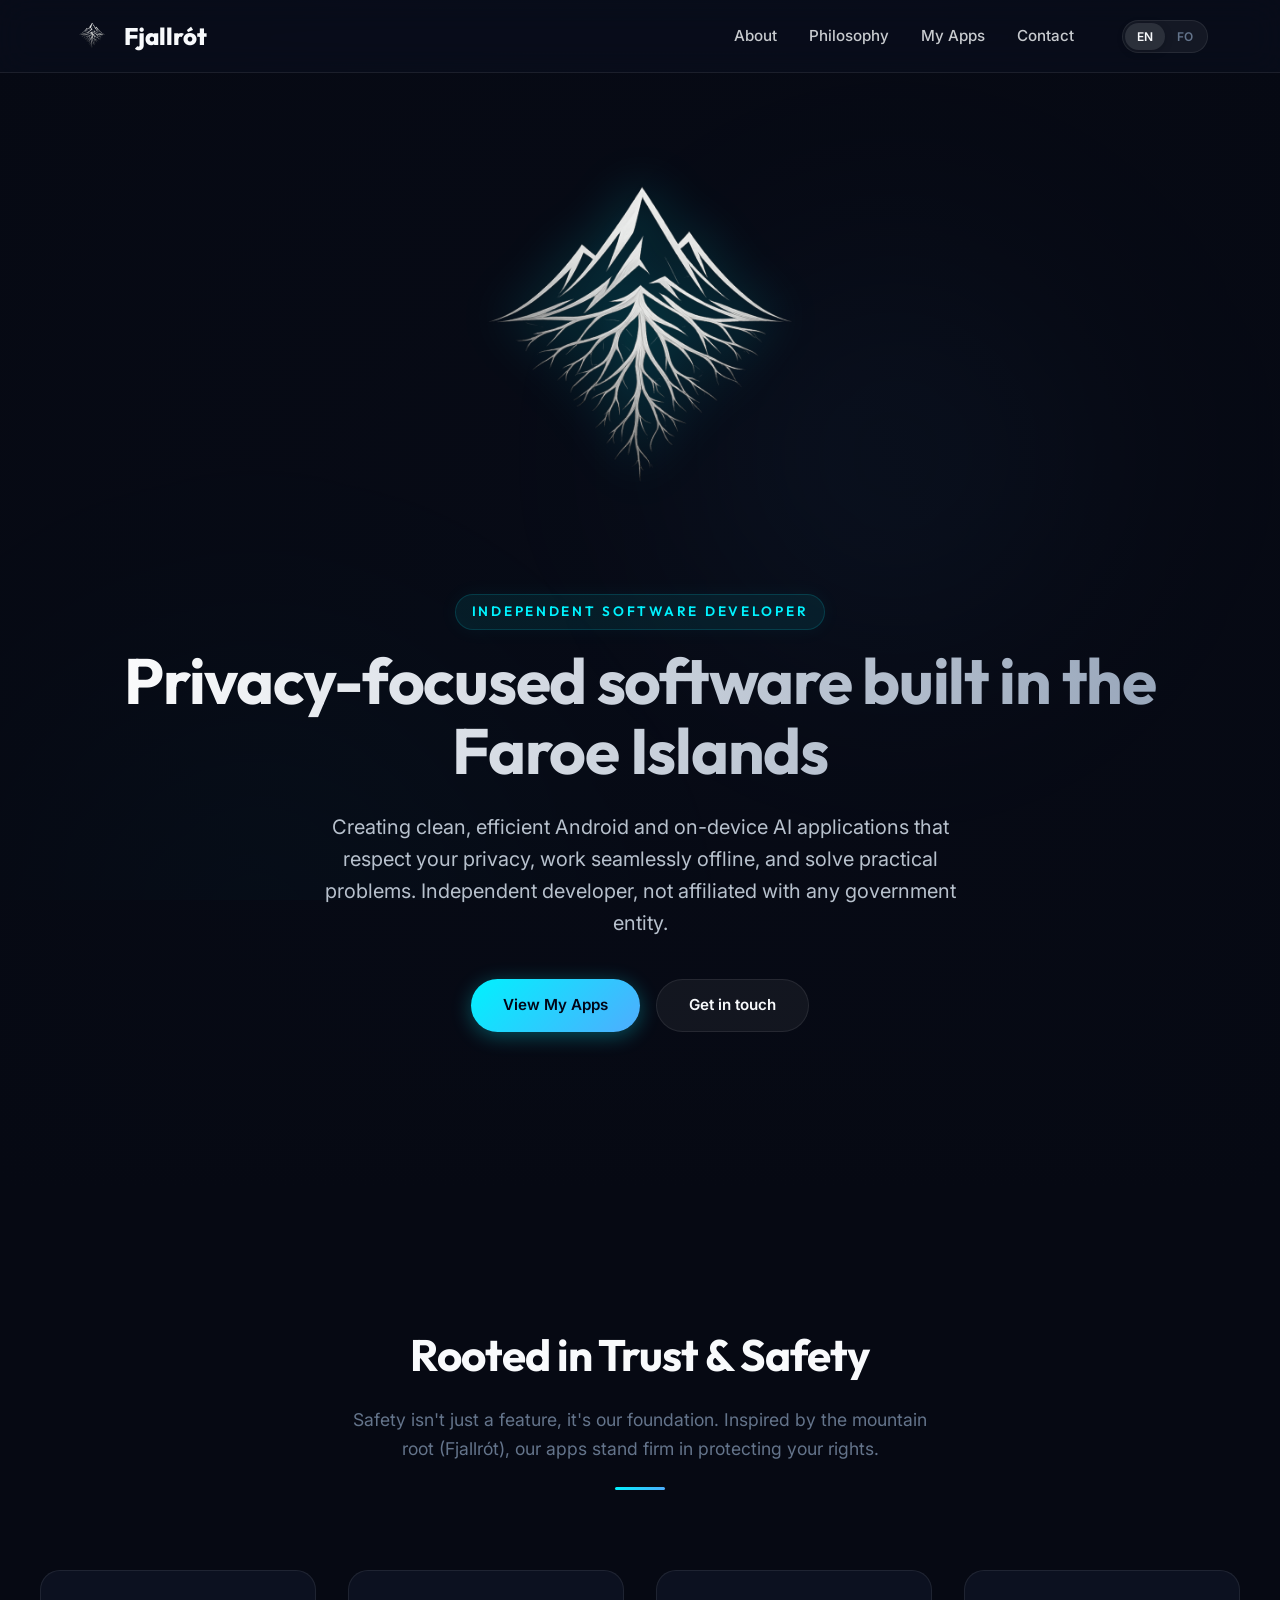
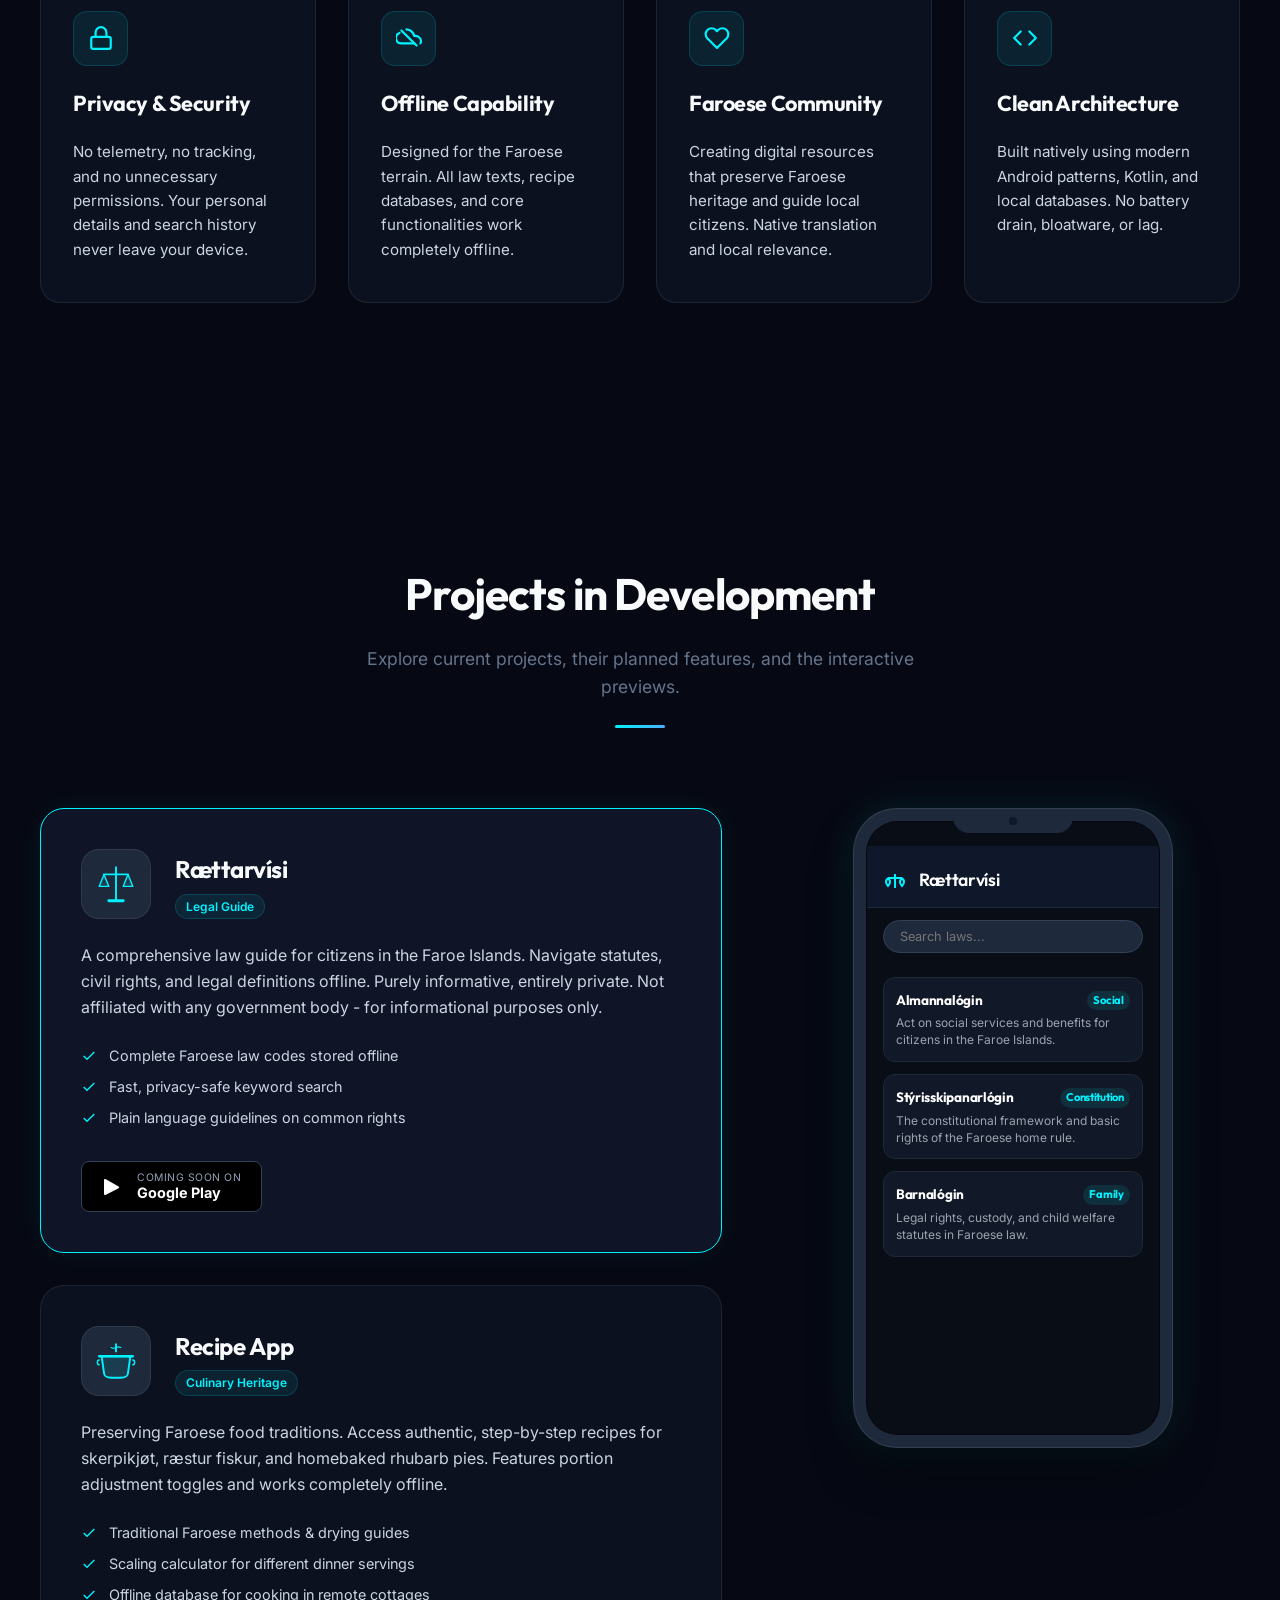
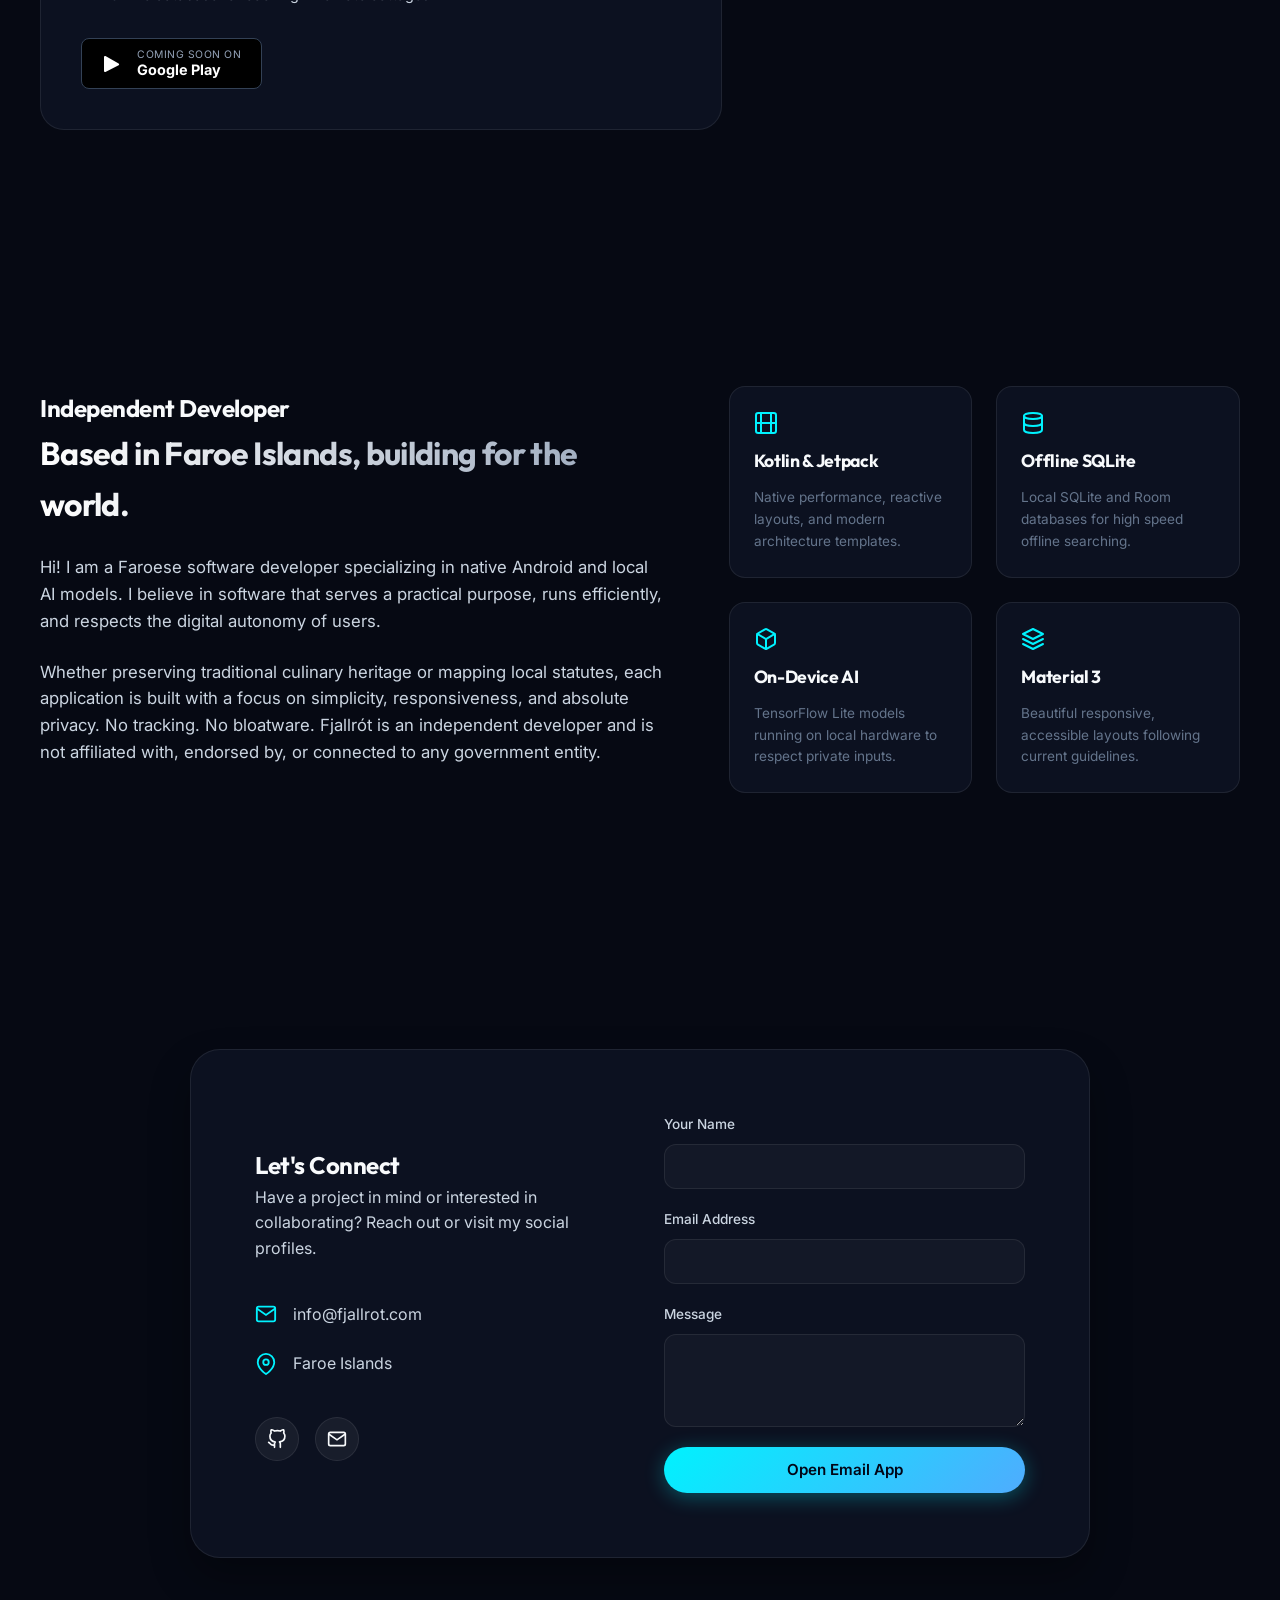
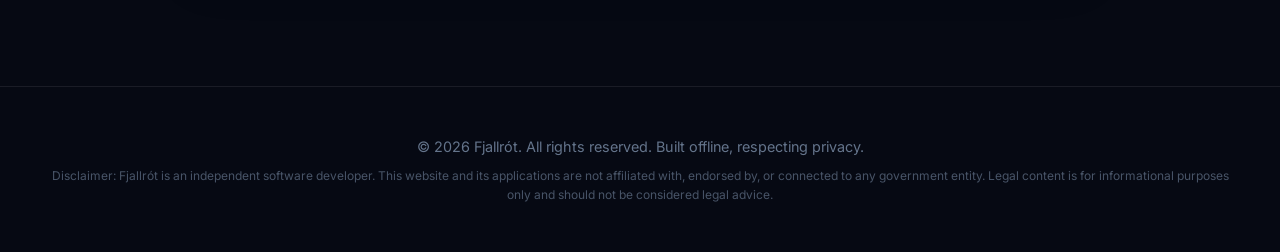
==== commit 938fa8db: "Improved SEO, contact form and project status" ====
--- a/index.html
+++ b/index.html
@@ -4,11 +4,38 @@
 <head>
   <meta charset="UTF-8">
   <meta name="viewport" content="width=device-width, initial-scale=1.0">
-  <title>Fjallrót - Privacy-Focused Mobile Apps from the Faroe Islands</title>
+  <title>Fjallrót — Privacy-Focused Software from the Faroe Islands</title>
   <meta name="description"
-    content="Fjallrót is an independent software developer building offline-first, native Android & AI applications for the Faroe Islands. Prioritizing user safety and privacy. Not affiliated with any government entity.">
+    content="Fjallrót is an independent Faroese software developer building privacy-focused, offline-first Android and on-device AI applications.">
   <meta name="google-site-verification" content="AhpWqZw-EHjRRwMjivdDF2WdB519p-YWfKk_PlI8Jbs">
   <meta name="theme-color" content="#060913">
+  <link rel="canonical" href="https://fjallrot.com/">
+
+  <!-- Social sharing -->
+  <meta property="og:type" content="website">
+  <meta property="og:site_name" content="Fjallrót">
+  <meta property="og:title" content="Fjallrót — Privacy-Focused Software from the Faroe Islands">
+  <meta property="og:description" content="Independent, privacy-focused Android and on-device AI applications built in the Faroe Islands.">
+  <meta property="og:url" content="https://fjallrot.com/">
+  <meta property="og:image" content="https://fjallrot.com/logo4.png">
+  <meta property="og:image:alt" content="Fjallrót logo">
+  <meta name="twitter:card" content="summary_large_image">
+  <meta name="twitter:title" content="Fjallrót — Privacy-Focused Software">
+  <meta name="twitter:description" content="Independent, privacy-focused software built in the Faroe Islands.">
+  <meta name="twitter:image" content="https://fjallrot.com/logo4.png">
+
+  <script type="application/ld+json">
+  {
+    "@context": "https://schema.org",
+    "@type": "Organization",
+    "name": "Fjallrót",
+    "url": "https://fjallrot.com/",
+    "logo": "https://fjallrot.com/logo4.png",
+    "email": "info@fjallrot.com",
+    "description": "Independent Faroese software developer building privacy-focused, offline-first Android and on-device AI applications."
+  }
+  </script>
+
   <link rel="icon" type="image/png" href="logo4.png">
   <link rel="stylesheet" href="index.css">
 </head>
@@ -25,7 +52,7 @@
   <header id="header">
     <div class="nav-container">
       <a class="logo-wrapper" href="#hero" aria-label="Fjallrót home">
-        <img src="logo4.png" alt="Fjallrót Logo" class="logo-svg">
+        <img src="logo4.png" alt="Fjallrót Logo" class="logo-svg" decoding="async">
         <span>Fjallrót</span>
       </a>
 
@@ -52,15 +79,14 @@
   <!-- Hero Section -->
   <section class="hero" id="hero">
     <div class="hero-container">
-      <img src="logo4.png" alt="Fjallrót Logo" class="hero-logo-big">
-      <div class="hero-tag" data-en="Independent Mobile App Developer" data-fo="Sjálvstøðugur smáforritamenjari">Independent Mobile App Developer</div>
-      <h1 data-en="Building apps for the Faroe Islands" data-fo="Smíðar smáforrit til Føroyar">Building apps for the
-        Faroe Islands</h1>
+      <img src="logo4.png" alt="Fjallrót Logo" class="hero-logo-big" decoding="async" fetchpriority="high">
+      <div class="hero-tag" data-en="Independent Software Developer" data-fo="Sjálvstøðugur ritbúnaðarmenjari">Independent Software Developer</div>
+      <h1 data-en="Privacy-focused software built in the Faroe Islands" data-fo="Privatlívsverjandi ritbúnaður mentur í Føroyum">Privacy-focused software built in the Faroe Islands</h1>
       <p class="hero-desc"
-        data-en="Creating clean, efficient Android applications that respect your privacy, work seamlessly offline, and solve local problems. Independent developer, not affiliated with any government entity."
-        data-fo="Vit gera rein, skjót Android smáforrit sum virða títt privatlív, rigga uttan internet og loysa veruligar trupulleikar. Sjálvstøðugur menjari, ikki knýttur at nøkrum stovni.">
-        Creating clean, efficient Android applications that respect your privacy, work seamlessly offline, and solve
-        local problems. Independent developer, not affiliated with any government entity.</p>
+        data-en="Creating clean, efficient Android and on-device AI applications that respect your privacy, work seamlessly offline, and solve practical problems. Independent developer, not affiliated with any government entity."
+        data-fo="Vit menna rein og skjót Android- og AI-smáforrit, sum virða títt privatlív, rigga uttan internet og loysa ítøkiligar trupulleikar. Sjálvstøðugur menjari, ikki knýttur at nøkrum stovni.">
+        Creating clean, efficient Android and on-device AI applications that respect your privacy, work seamlessly offline,
+        and solve practical problems. Independent developer, not affiliated with any government entity.</p>
       <div class="btn-group">
         <a href="#apps" class="btn btn-primary" data-en="View My Apps" data-fo="Sí míni forrit">View My Apps</a>
         <a href="#contact" class="btn btn-secondary" data-en="Get in touch" data-fo="Set teg í samband">Get in touch</a>
@@ -147,10 +173,10 @@
   <section id="apps">
     <div class="section-container">
       <div class="section-hdr">
-        <h2 data-en="Currently Shipping" data-fo="Mínar Smáforrit">Currently Shipping</h2>
-        <p data-en="Tap on any app to view its features and explore the live interactive mockup."
-          data-fo="Trýst á eitt forrit fyri at lesa meira og royna tað á telefonini.">Tap on any app to view its
-          features and explore the live interactive mockup.</p>
+        <h2 data-en="Projects in Development" data-fo="Verkætlanir í menning">Projects in Development</h2>
+        <p data-en="Explore current projects, their planned features, and the interactive previews."
+          data-fo="Kanna verandi verkætlanir, ætlaðar eginleikar og interaktiv sýnishorn.">Explore current projects, their planned
+          features, and the interactive previews.</p>
       </div>
 
       <div class="apps-split">
@@ -205,17 +231,16 @@
               </div>
             </div>
 
-            <a href="#" class="play-badge"
-              onclick="event.preventDefault(); alert('Redirecting to Google Play (Mock)...')">
-              <svg viewBox="0 0 24 24" fill="currentColor">
+            <span class="play-badge" role="status" aria-label="Google Play release coming soon">
+              <svg viewBox="0 0 24 24" fill="currentColor" aria-hidden="true">
                 <path
                   d="M3 5.27v13.46c0 .82.68 1.43 1.47 1.25l13.14-6.73c.72-.37.72-1.4 0-1.77L4.47 4.02C3.68 3.84 3 4.45 3 5.27z" />
               </svg>
               <div class="play-badge-text">
-                <span data-en="Get it on" data-fo="Tak niður á">Get it on</span>
+                <span data-en="Coming soon on" data-fo="Kemur skjótt á">Coming soon on</span>
                 <span>Google Play</span>
               </div>
-            </a>
+            </span>
           </div>
 
           <!-- App 2: Recipe App -->
@@ -269,17 +294,16 @@
               </div>
             </div>
 
-            <a href="#" class="play-badge"
-              onclick="event.preventDefault(); alert('Redirecting to Google Play (Mock)...')">
-              <svg viewBox="0 0 24 24" fill="currentColor">
+            <span class="play-badge" role="status" aria-label="Google Play release coming soon">
+              <svg viewBox="0 0 24 24" fill="currentColor" aria-hidden="true">
                 <path
                   d="M3 5.27v13.46c0 .82.68 1.43 1.47 1.25l13.14-6.73c.72-.37.72-1.4 0-1.77L4.47 4.02C3.68 3.84 3 4.45 3 5.27z" />
               </svg>
               <div class="play-badge-text">
-                <span data-en="Get it on" data-fo="Tak niður á">Get it on</span>
+                <span data-en="Coming soon on" data-fo="Kemur skjótt á">Coming soon on</span>
                 <span>Google Play</span>
               </div>
-            </a>
+            </span>
           </div>
         </div>
 
@@ -520,47 +544,39 @@
             </div>
 
             <div class="social-links">
-              <a href="#" class="social-link" aria-label="GitHub Profile"
-                onclick="event.preventDefault(); alert('Redirecting to GitHub (Mock)...')">
+              <a href="https://github.com/Fjallrot" class="social-link" aria-label="Fjallrót on GitHub"
+                target="_blank" rel="noopener noreferrer">
                 <svg viewBox="0 0 24 24" fill="none" stroke="currentColor" stroke-width="2" stroke-linecap="round"
-                  stroke-linejoin="round">
+                  stroke-linejoin="round" aria-hidden="true">
                   <path
                     d="M9 19c-5 1.5-5-2.5-7-3m14 6v-3.87a3.37 3.37 0 0 0-.94-2.61c3.14-.35 6.44-1.54 6.44-7A5.44 5.44 0 0 0 20 4.77 5.07 5.07 0 0 0 19.91 1S18.73.65 16 2.48a13.38 13.38 0 0 0-7 0C6.27.65 5.09 1 5.09 1A5.07 5.07 0 0 0 5 4.77a5.44 5.44 0 0 0-1.5 3.78c0 5.42 3.3 6.61 6.44 7A3.37 3.37 0 0 0 9 18.13V22" />
                 </svg>
               </a>
-              <a href="#" class="social-link" aria-label="LinkedIn Profile"
-                onclick="event.preventDefault(); alert('Redirecting to LinkedIn (Mock)...')">
-                <svg viewBox="0 0 24 24" fill="none" stroke="currentColor" stroke-width="2" stroke-linecap="round"
-                  stroke-linejoin="round">
-                  <path d="M16 8a6 6 0 0 1 6 6v7h-4v-7a2 2 0 0 0-2-2 2 2 0 0 0-2 2v7h-4v-7a6 6 0 0 1 6-6z" />
-                  <rect x="2" y="9" width="4" height="12" />
-                  <circle cx="4" cy="4" r="2" />
+              <a href="mailto:info@fjallrot.com" class="social-link" aria-label="Email Fjallrót">
+                <svg viewBox="0 0 24 24" fill="none" stroke="currentColor" stroke-width="2" aria-hidden="true">
+                  <path d="M4 4h16c1.1 0 2 .9 2 2v12c0 1.1-.9 2-2 2H4c-1.1 0-2-.9-2-2V6c0-1.1.9-2 2-2z" />
+                  <polyline points="22,6 12,13 2,6" />
                 </svg>
               </a>
-              <a href="#" class="social-link" aria-label="Google Play Profile"
-                onclick="event.preventDefault(); alert('Redirecting to Play Store (Mock)...')">
-                <svg viewBox="0 0 24 24" fill="none" stroke="currentColor" stroke-width="2">
-                  <polygon points="5 3 19 12 5 21 5 3" />
-                </svg>
-              </a>
-            </div>
-          </div>
-
-          <form class="contact-form" onsubmit="event.preventDefault(); alert('Message sent successfully (Mock)!')">
+            </div>
+          </div>
+
+          <form class="contact-form" id="contact-form"
+            onsubmit="event.preventDefault(); const n=document.getElementById('name').value.trim(); const e=document.getElementById('email').value.trim(); const m=document.getElementById('message').value.trim(); const subject='Website enquiry from ' + n; const body='Name: ' + n + '\nEmail: ' + e + '\n\nMessage:\n' + m; window.location.href='mailto:info@fjallrot.com?subject=' + encodeURIComponent(subject) + '&body=' + encodeURIComponent(body);">
             <div class="form-group">
               <label for="name" data-en="Your Name" data-fo="Navn">Your Name</label>
-              <input type="text" id="name" required>
+              <input type="text" id="name" name="name" autocomplete="name" required>
             </div>
             <div class="form-group">
               <label for="email" data-en="Email Address" data-fo="T-postur">Email Address</label>
-              <input type="email" id="email" required>
+              <input type="email" id="email" name="email" autocomplete="email" required>
             </div>
             <div class="form-group">
               <label for="message" data-en="Message" data-fo="Fráboðan">Message</label>
-              <textarea id="message" rows="4" required></textarea>
-            </div>
-            <button type="submit" class="btn btn-primary" data-en="Send Message" data-fo="Send fráboðan">Send
-              Message</button>
+              <textarea id="message" name="message" rows="4" required></textarea>
+            </div>
+            <button type="submit" class="btn btn-primary" data-en="Open Email App" data-fo="Lat teldupost upp">Open
+              Email App</button>
           </form>
         </div>
       </div>
@@ -580,7 +596,7 @@
     </div>
   </footer>
 
-  <script src="app.js"></script>
+  <script src="app.js" defer></script>
 </body>
 
-</html>
+</html>
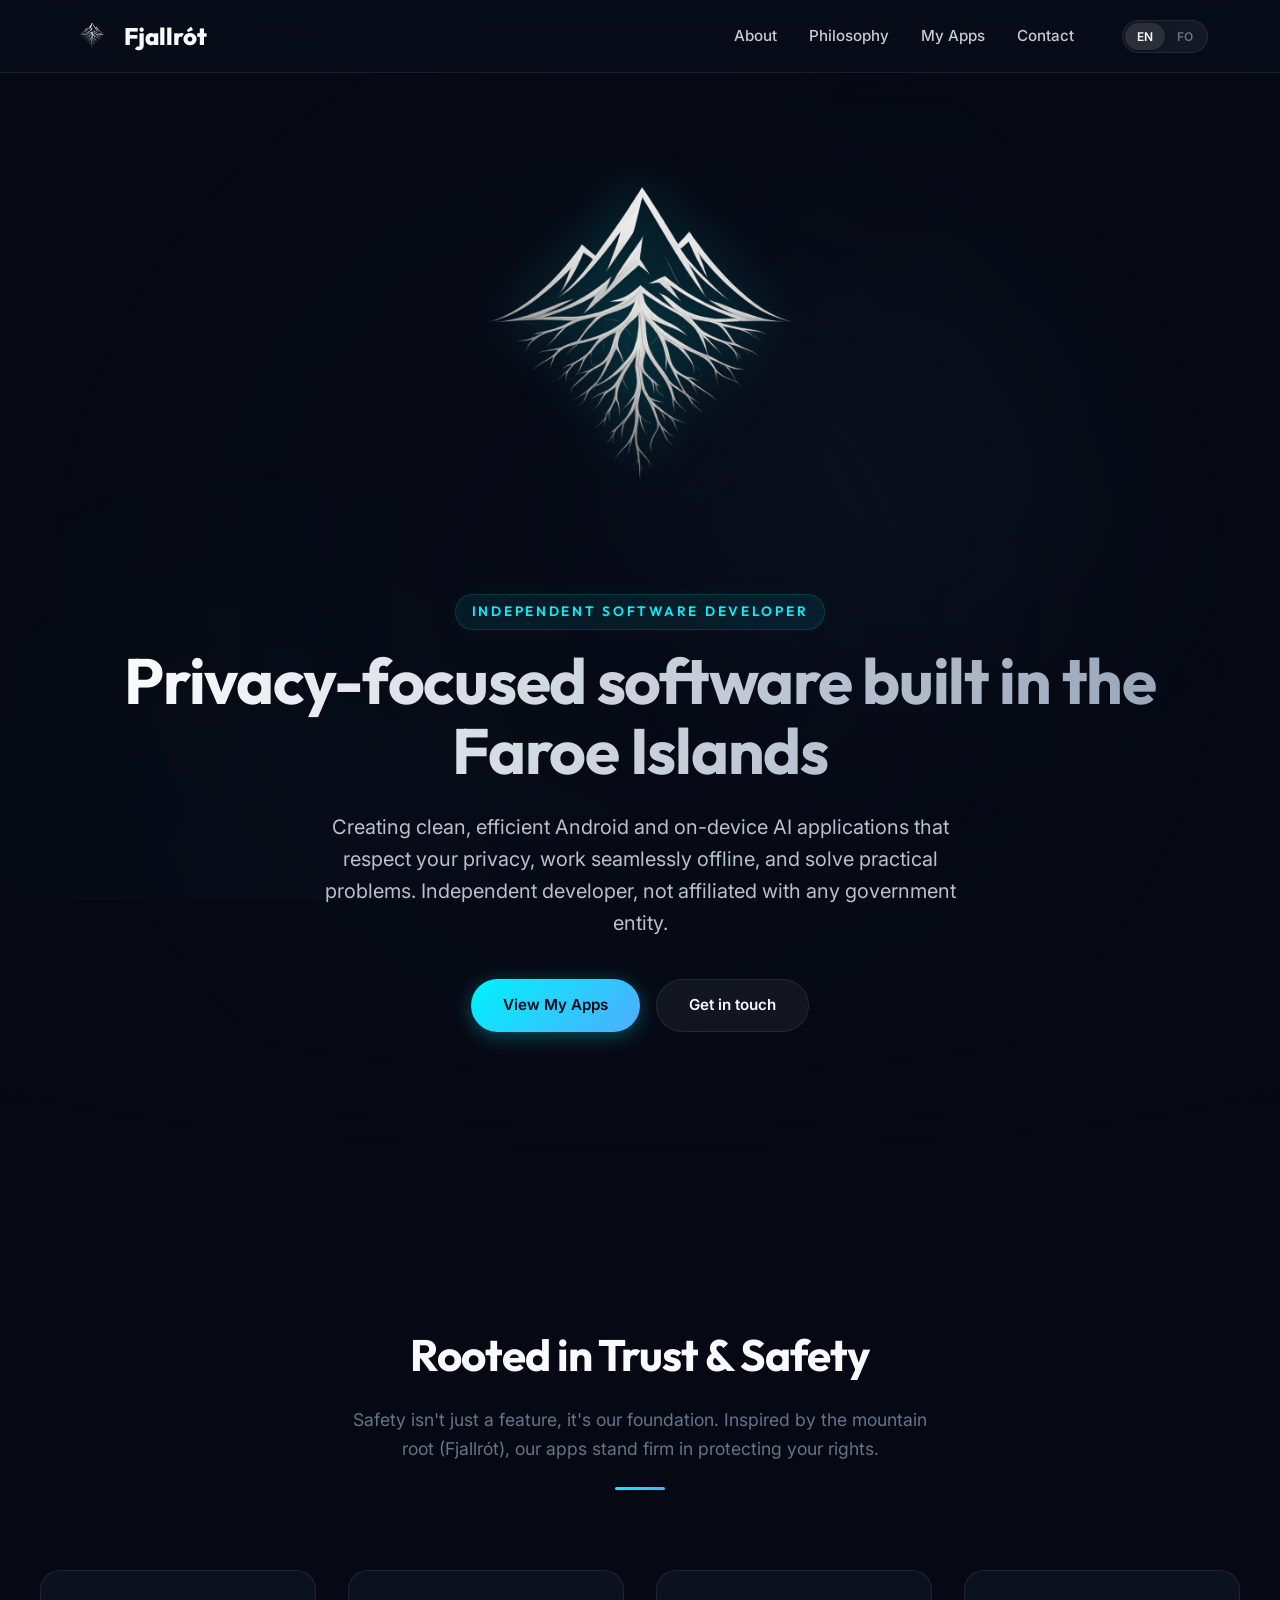
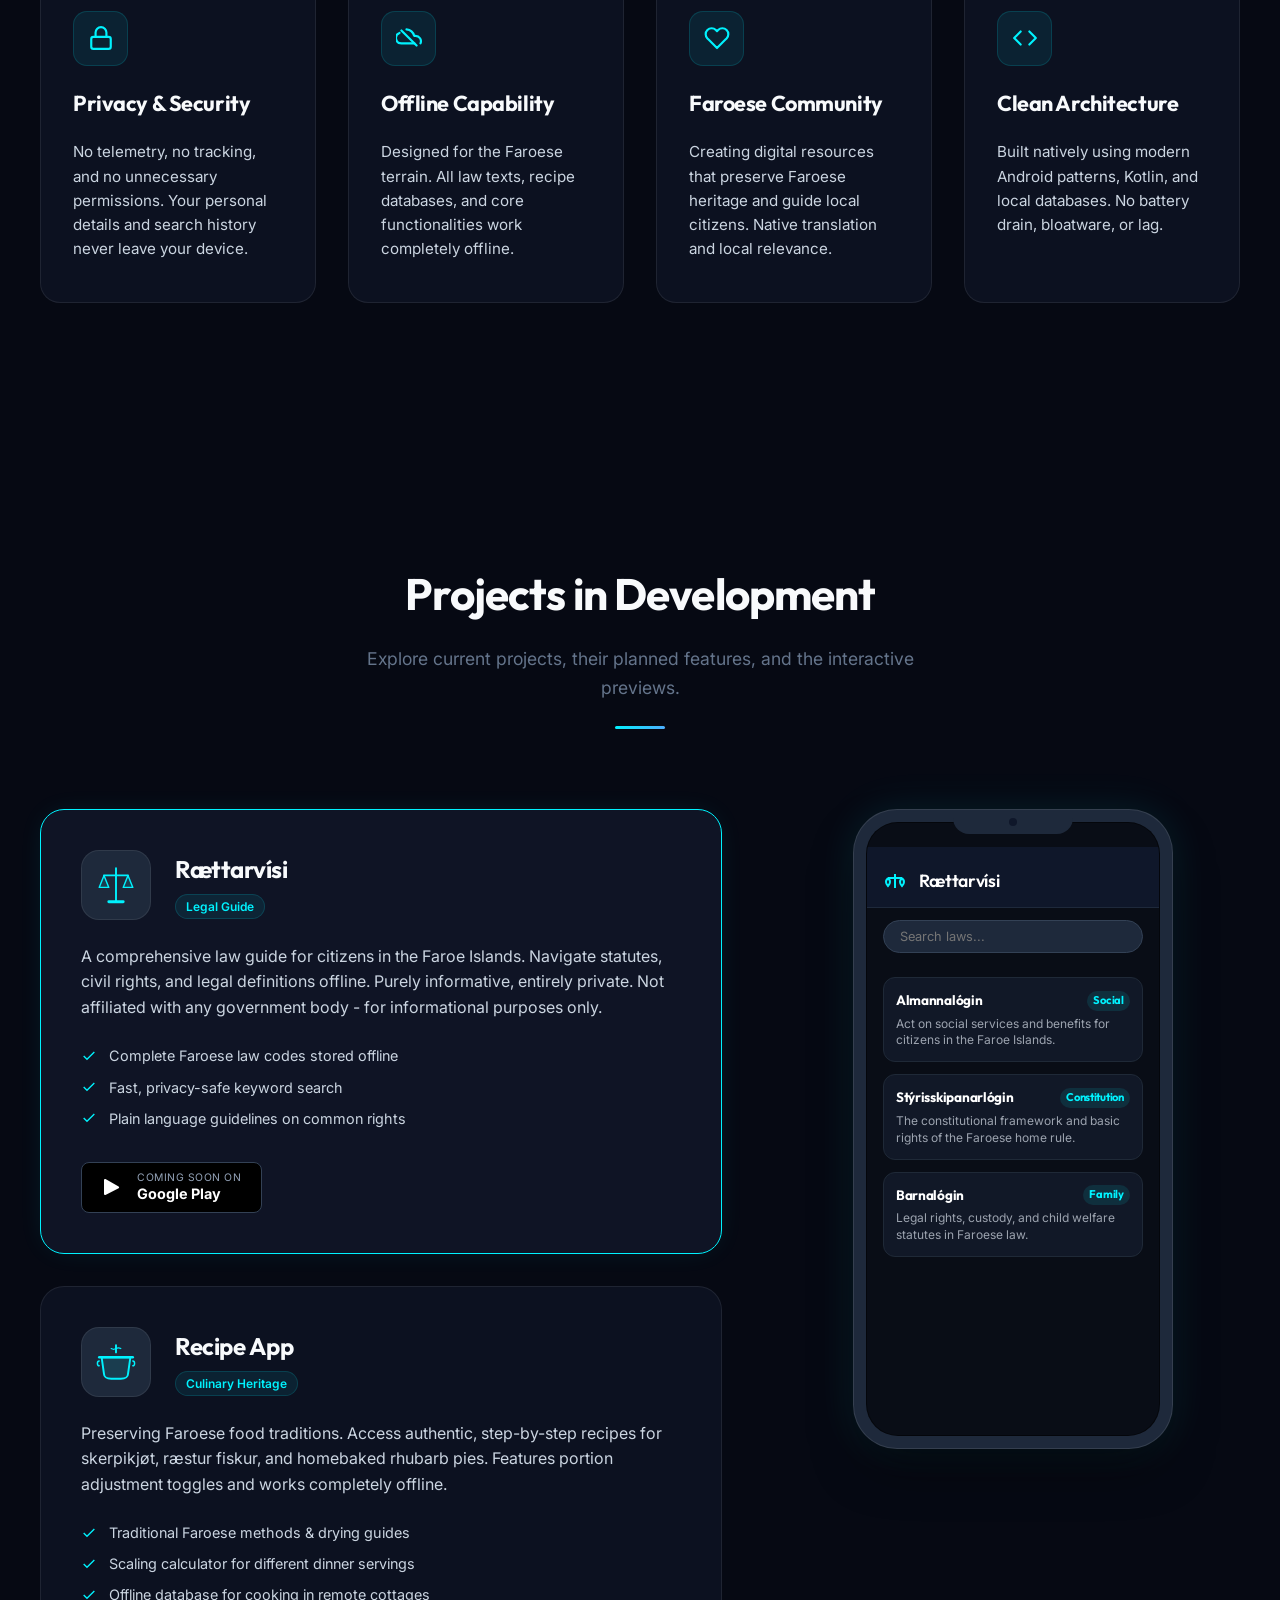
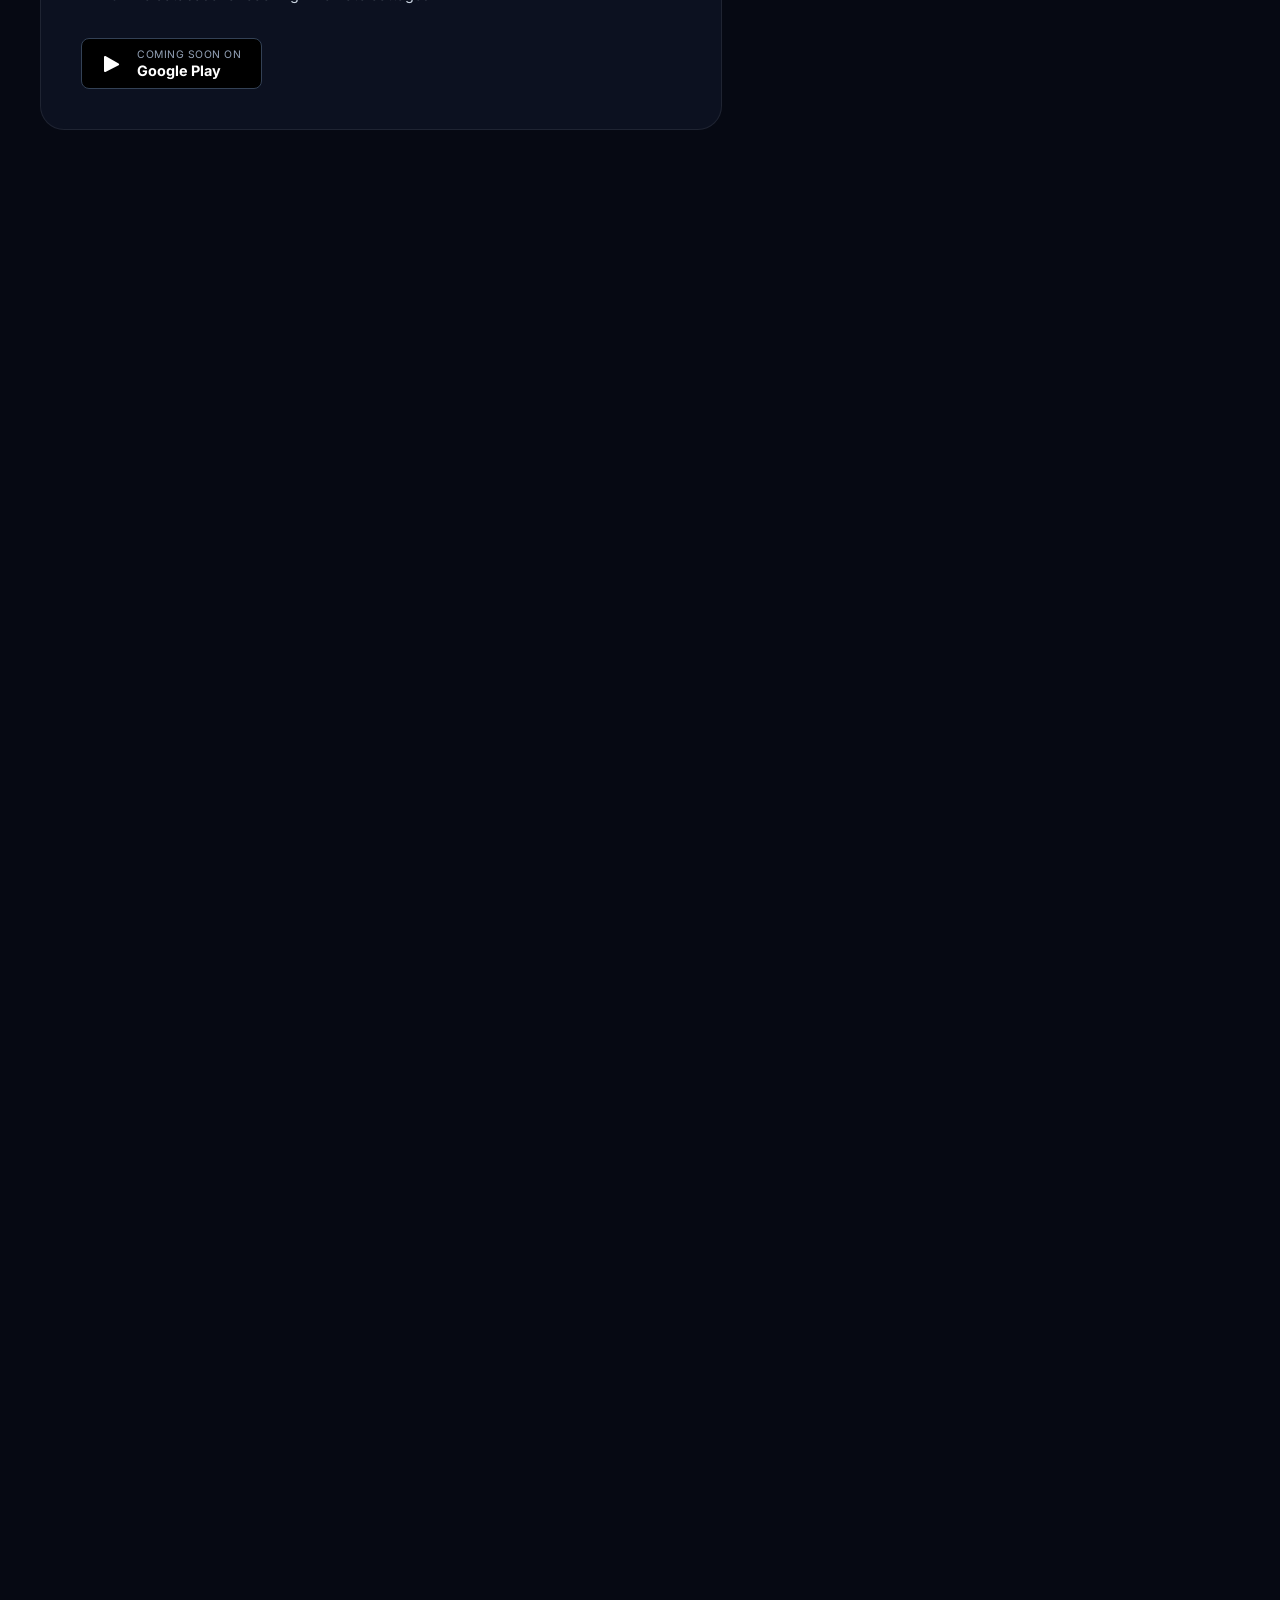
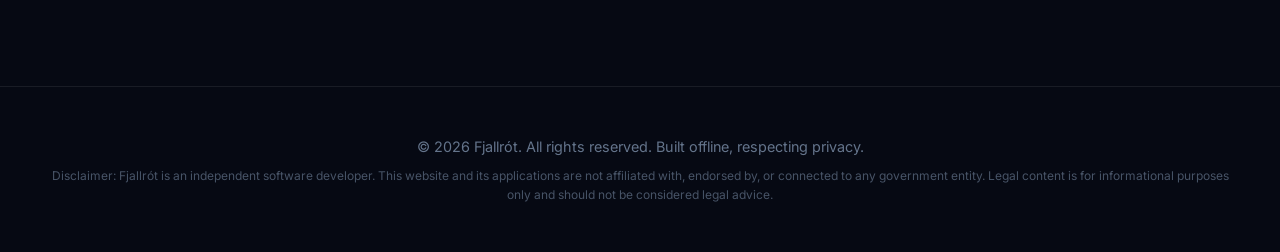
==== commit 5d79f846: "Optimize performance and reduce layout shift" ====
--- a/index.html
+++ b/index.html
@@ -37,6 +37,11 @@
   </script>
 
   <link rel="icon" type="image/png" href="logo4.png">
+
+  <!-- Faster font loading than CSS @import -->
+  <link rel="preconnect" href="https://fonts.googleapis.com">
+  <link rel="preconnect" href="https://fonts.gstatic.com" crossorigin>
+  <link rel="stylesheet" href="https://fonts.googleapis.com/css2?family=Inter:wght@300;400;500;600;700&family=Outfit:wght@300;400;500;600;700;800&display=optional">
   <link rel="stylesheet" href="index.css">
 </head>
 
@@ -52,7 +57,7 @@
   <header id="header">
     <div class="nav-container">
       <a class="logo-wrapper" href="#hero" aria-label="Fjallrót home">
-        <img src="logo4.png" alt="Fjallrót Logo" class="logo-svg" decoding="async">
+        <img src="logo4.png" alt="Fjallrót Logo" class="logo-svg" width="512" height="512" decoding="async">
         <span>Fjallrót</span>
       </a>
 
@@ -79,7 +84,7 @@
   <!-- Hero Section -->
   <section class="hero" id="hero">
     <div class="hero-container">
-      <img src="logo4.png" alt="Fjallrót Logo" class="hero-logo-big" decoding="async" fetchpriority="high">
+      <img src="logo4.png" alt="Fjallrót Logo" class="hero-logo-big" width="512" height="512" decoding="async" fetchpriority="high">
       <div class="hero-tag" data-en="Independent Software Developer" data-fo="Sjálvstøðugur ritbúnaðarmenjari">Independent Software Developer</div>
       <h1 data-en="Privacy-focused software built in the Faroe Islands" data-fo="Privatlívsverjandi ritbúnaður mentur í Føroyum">Privacy-focused software built in the Faroe Islands</h1>
       <p class="hero-desc"
--- a/index.css
+++ b/index.css
@@ -1,4 +1,3 @@
-@import url('https://fonts.googleapis.com/css2?family=Inter:wght@300;400;500;600;700&family=Outfit:wght@300;400;500;600;700;800&display=swap');
 
 :root {
   --font-sans: 'Inter', -apple-system, BlinkMacSystemFont, "Segoe UI", Roboto, sans-serif;
@@ -283,8 +282,10 @@
 }
 
 .hero-logo-big {
-  width: 450px;
+  width: min(450px, 82vw);
   height: auto;
+  aspect-ratio: 1 / 1;
+  object-fit: contain;
   margin-bottom: 2rem;
   filter: drop-shadow(0 0 25px rgba(0, 242, 254, 0.35));
   animation: logoFloat 6s ease-in-out infinite;
@@ -369,6 +370,12 @@
 section {
   padding: 8rem 2rem;
   position: relative;
+}
+
+/* Skip rendering below-the-fold sections until they approach the viewport. */
+section:not(.hero) {
+  content-visibility: auto;
+  contain-intrinsic-size: 900px;
 }
 
 .section-container {
@@ -1206,3 +1213,29 @@
     padding: 5rem 1.5rem;
   }
 }
+
+
+/* Performance and accessibility safeguards */
+.ambient-glows {
+  contain: strict;
+}
+
+.glow-1,
+.glow-2 {
+  will-change: transform;
+}
+
+@media (max-width: 768px) {
+  .glow-1 { filter: blur(48px); }
+  .glow-2 { filter: blur(56px); }
+}
+
+@media (prefers-reduced-motion: reduce) {
+  html { scroll-behavior: auto; }
+  *, *::before, *::after {
+    animation-duration: 0.01ms !important;
+    animation-iteration-count: 1 !important;
+    transition-duration: 0.01ms !important;
+    scroll-behavior: auto !important;
+  }
+}
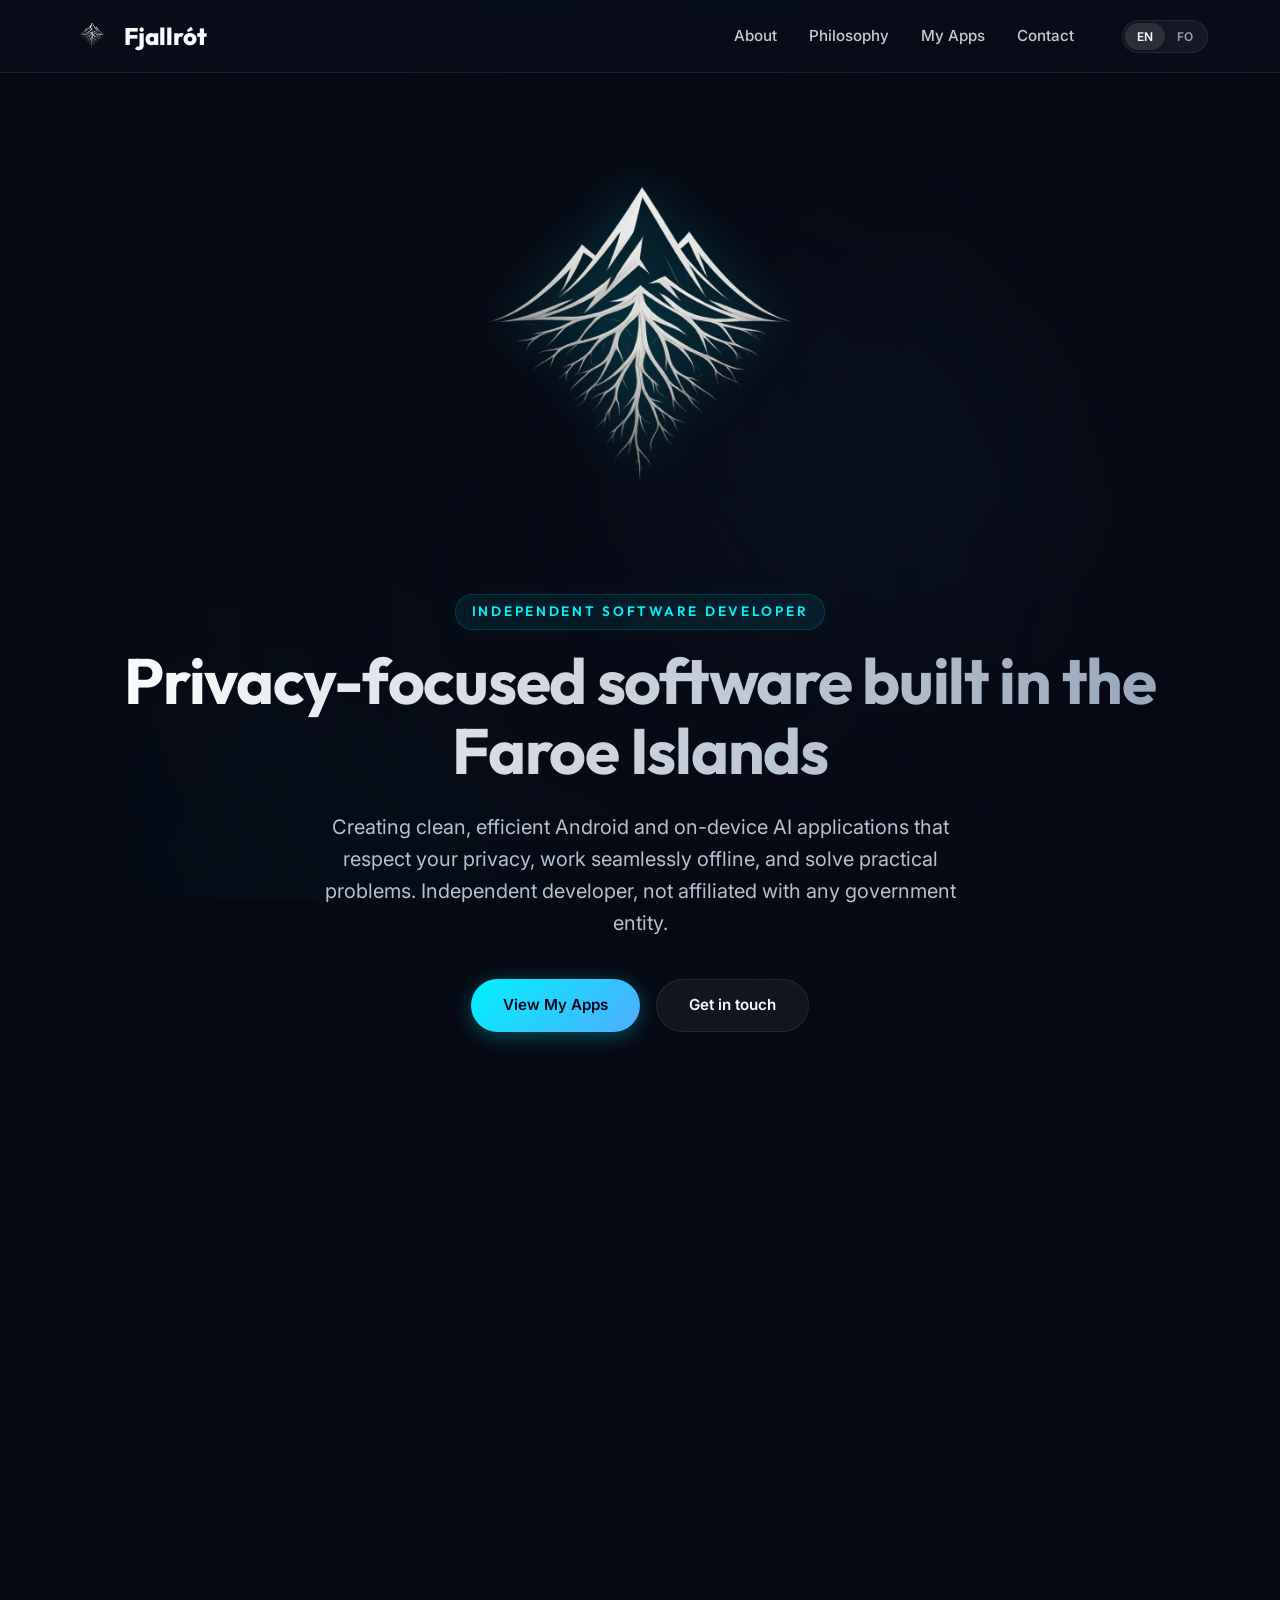
==== commit 1747f9c4: "Optimize performance for mobile performance" ====
--- a/index.html
+++ b/index.html
@@ -41,7 +41,9 @@
   <!-- Faster font loading than CSS @import -->
   <link rel="preconnect" href="https://fonts.googleapis.com">
   <link rel="preconnect" href="https://fonts.gstatic.com" crossorigin>
-  <link rel="stylesheet" href="https://fonts.googleapis.com/css2?family=Inter:wght@300;400;500;600;700&family=Outfit:wght@300;400;500;600;700;800&display=optional">
+  <link rel="preload" as="style" href="https://fonts.googleapis.com/css2?family=Inter:wght@400;500;600;700&family=Outfit:wght@500;600;700;800&display=optional" onload="this.onload=null;this.rel='stylesheet'">
+  <noscript><link rel="stylesheet" href="https://fonts.googleapis.com/css2?family=Inter:wght@400;500;600;700&family=Outfit:wght@500;600;700;800&display=optional"></noscript>
+  <link rel="preload" as="image" href="logo4.png" fetchpriority="high">
   <link rel="stylesheet" href="index.css">
 </head>
 
@@ -57,7 +59,7 @@
   <header id="header">
     <div class="nav-container">
       <a class="logo-wrapper" href="#hero" aria-label="Fjallrót home">
-        <img src="logo4.png" alt="Fjallrót Logo" class="logo-svg" width="512" height="512" decoding="async">
+        <img src="logo4.png" alt="Fjallrót Logo" class="logo-svg" width="40" height="40" decoding="async" loading="eager">
         <span>Fjallrót</span>
       </a>
 
@@ -81,10 +83,11 @@
     </div>
   </header>
 
+  <main id="main-content">
   <!-- Hero Section -->
   <section class="hero" id="hero">
     <div class="hero-container">
-      <img src="logo4.png" alt="Fjallrót Logo" class="hero-logo-big" width="512" height="512" decoding="async" fetchpriority="high">
+      <img src="logo4.png" alt="Fjallrót Logo" class="hero-logo-big" width="512" height="512" decoding="sync" loading="eager" fetchpriority="high">
       <div class="hero-tag" data-en="Independent Software Developer" data-fo="Sjálvstøðugur ritbúnaðarmenjari">Independent Software Developer</div>
       <h1 data-en="Privacy-focused software built in the Faroe Islands" data-fo="Privatlívsverjandi ritbúnaður mentur í Føroyum">Privacy-focused software built in the Faroe Islands</h1>
       <p class="hero-desc"
@@ -588,6 +591,8 @@
     </div>
   </section>
 
+  </main>
+
   <!-- Footer -->
   <footer>
     <div class="section-container">
--- a/index.css
+++ b/index.css
@@ -18,7 +18,7 @@
   
   --text-primary: #f8fafc;
   --text-secondary: #cbd5e1;
-  --text-muted: #64748b;
+  --text-muted: #94a3b8;
   --text-inverse: #020617;
   
   --transition-fast: 0.2s cubic-bezier(0.4, 0, 0.2, 1);
@@ -1239,3 +1239,52 @@
     scroll-behavior: auto !important;
   }
 }
+
+
+/* Mobile-first rendering optimizations */
+#main-content {
+  display: block;
+}
+
+@media (max-width: 768px) {
+  :root {
+    /* System fonts render immediately while optional webfonts load later. */
+    --font-sans: -apple-system, BlinkMacSystemFont, "Segoe UI", Roboto, Helvetica, Arial, sans-serif;
+    --font-title: -apple-system, BlinkMacSystemFont, "Segoe UI", Roboto, Helvetica, Arial, sans-serif;
+  }
+
+  header {
+    backdrop-filter: blur(8px);
+    -webkit-backdrop-filter: blur(8px);
+  }
+
+  .hero-logo-big {
+    width: min(280px, 72vw);
+    height: auto;
+    filter: drop-shadow(0 0 12px rgba(0, 242, 254, 0.22));
+    animation: none;
+  }
+
+  .glow-1,
+  .glow-2 {
+    filter: blur(32px);
+    opacity: 0.38;
+    will-change: auto;
+  }
+
+  .phil-card,
+  .app-card,
+  .tech-card,
+  .contact-card {
+    backdrop-filter: none;
+    -webkit-backdrop-filter: none;
+  }
+}
+
+/* Skip work for sections that are well below the initial viewport. */
+#apps,
+#about,
+#contact {
+  content-visibility: auto;
+  contain-intrinsic-size: auto 900px;
+}
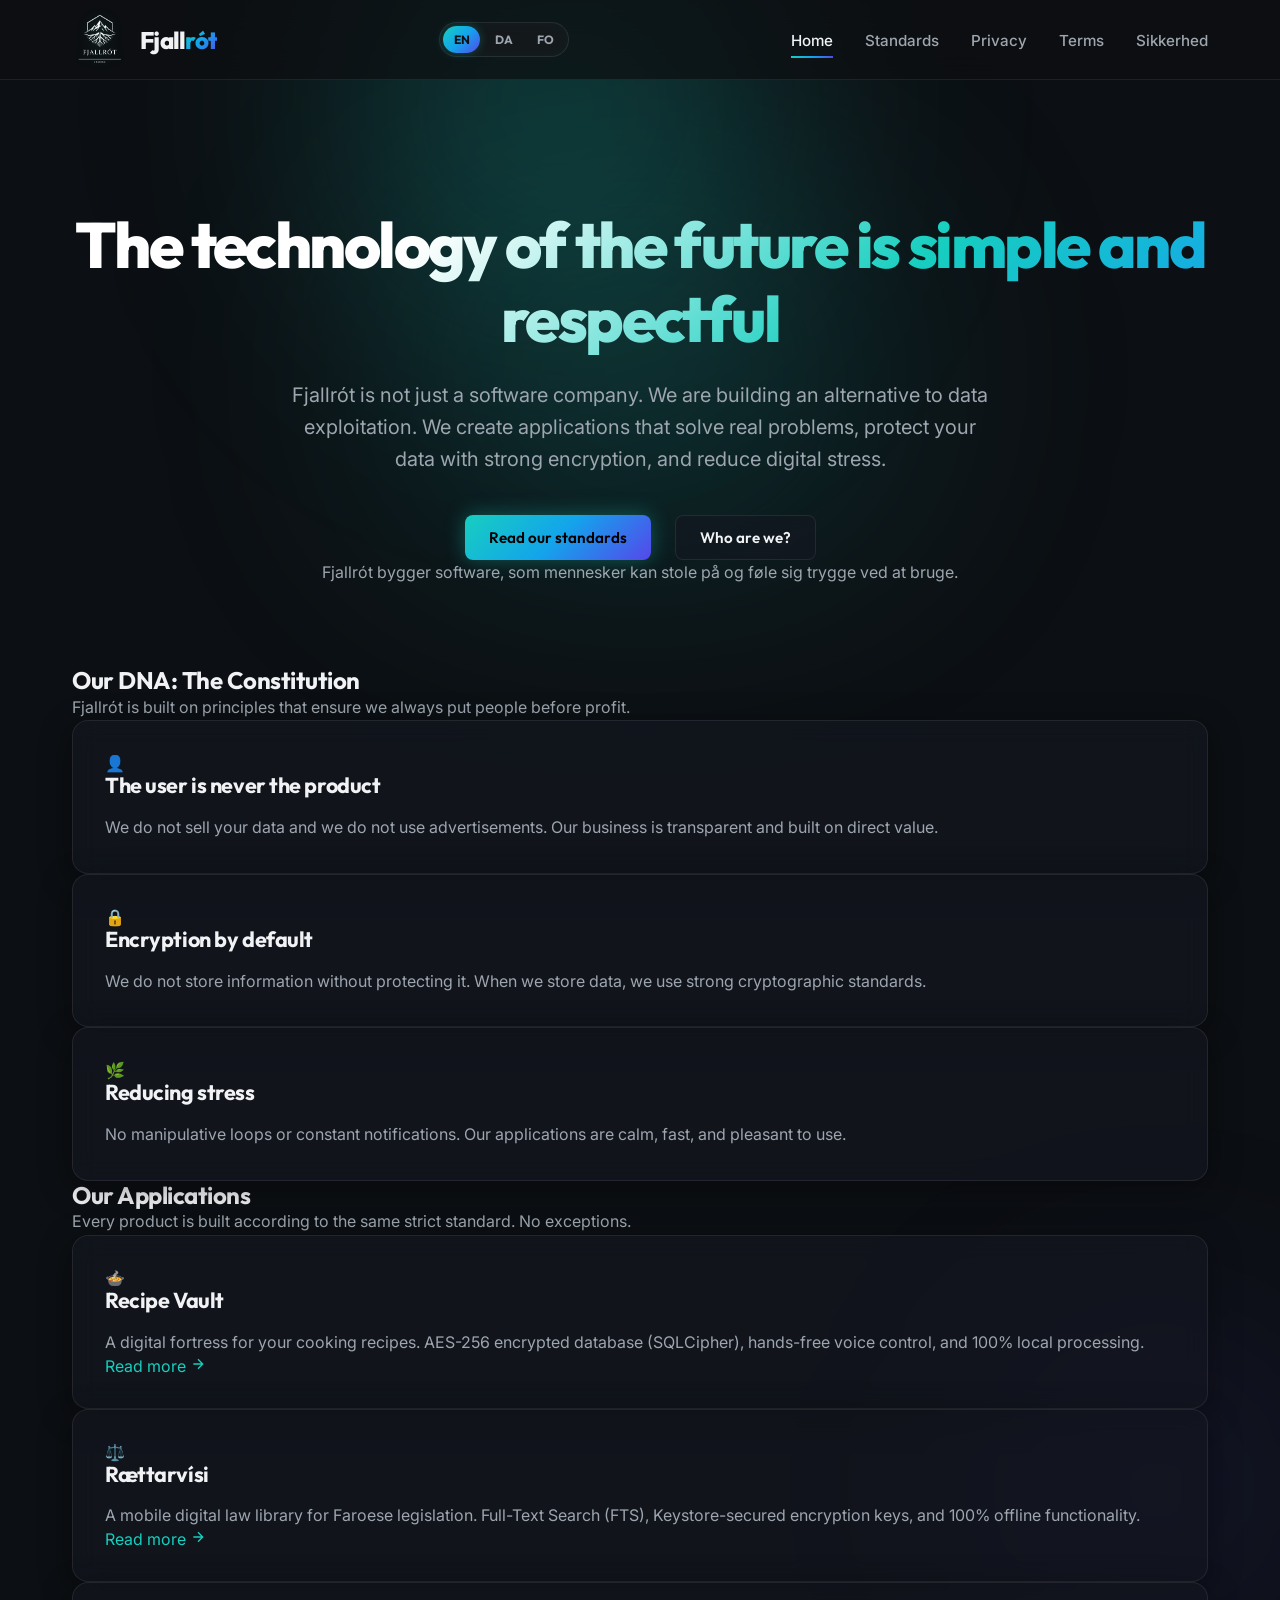
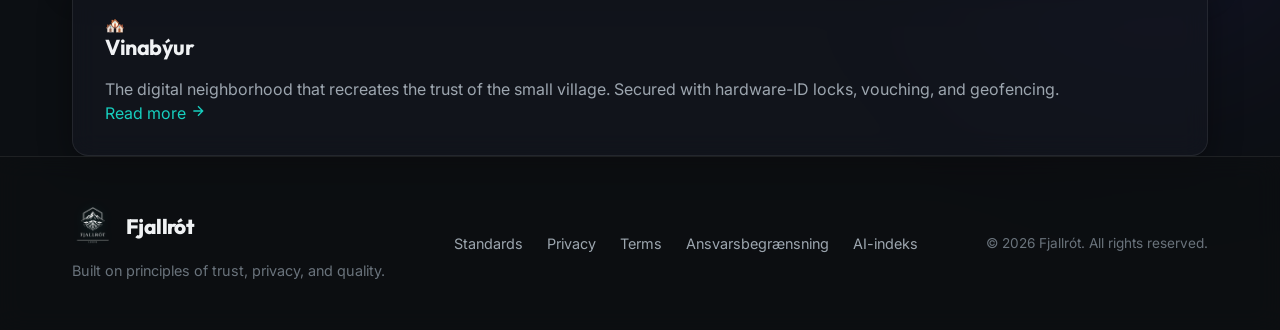
==== commit 65c89262: "Release Fjallrót Standard v1.0" ====
--- a/index.html
+++ b/index.html
@@ -1,612 +1,340 @@
 <!DOCTYPE html>
-<html lang="en">
+<html lang="da">
 
 <head>
-  <meta charset="UTF-8">
-  <meta name="viewport" content="width=device-width, initial-scale=1.0">
-  <title>Fjallrót — Privacy-Focused Software from the Faroe Islands</title>
-  <meta name="description"
-    content="Fjallrót is an independent Faroese software developer building privacy-focused, offline-first Android and on-device AI applications.">
-  <meta name="google-site-verification" content="AhpWqZw-EHjRRwMjivdDF2WdB519p-YWfKk_PlI8Jbs">
-  <meta name="theme-color" content="#060913">
-  <link rel="canonical" href="https://fjallrot.com/">
-
-  <!-- Social sharing -->
-  <meta property="og:type" content="website">
-  <meta property="og:site_name" content="Fjallrót">
-  <meta property="og:title" content="Fjallrót — Privacy-Focused Software from the Faroe Islands">
-  <meta property="og:description" content="Independent, privacy-focused Android and on-device AI applications built in the Faroe Islands.">
-  <meta property="og:url" content="https://fjallrot.com/">
-  <meta property="og:image" content="https://fjallrot.com/logo4.png">
-  <meta property="og:image:alt" content="Fjallrót logo">
-  <meta name="twitter:card" content="summary_large_image">
-  <meta name="twitter:title" content="Fjallrót — Privacy-Focused Software">
-  <meta name="twitter:description" content="Independent, privacy-focused software built in the Faroe Islands.">
-  <meta name="twitter:image" content="https://fjallrot.com/logo4.png">
-
-  <script type="application/ld+json">
-  {
-    "@context": "https://schema.org",
-    "@type": "Organization",
-    "name": "Fjallrót",
-    "url": "https://fjallrot.com/",
-    "logo": "https://fjallrot.com/logo4.png",
-    "email": "info@fjallrot.com",
-    "description": "Independent Faroese software developer building privacy-focused, offline-first Android and on-device AI applications."
-  }
-  </script>
-
-  <link rel="icon" type="image/png" href="logo4.png">
-
-  <!-- Faster font loading than CSS @import -->
-  <link rel="preconnect" href="https://fonts.googleapis.com">
-  <link rel="preconnect" href="https://fonts.gstatic.com" crossorigin>
-  <link rel="preload" as="style" href="https://fonts.googleapis.com/css2?family=Inter:wght@400;500;600;700&family=Outfit:wght@500;600;700;800&display=optional" onload="this.onload=null;this.rel='stylesheet'">
-  <noscript><link rel="stylesheet" href="https://fonts.googleapis.com/css2?family=Inter:wght@400;500;600;700&family=Outfit:wght@500;600;700;800&display=optional"></noscript>
-  <link rel="preload" as="image" href="logo4.png" fetchpriority="high">
-  <link rel="stylesheet" href="index.css">
+    <meta charset="UTF-8">
+
+    <meta name="viewport" content="width=device-width, initial-scale=1.0">
+
+    <title>Fjallrót — Software du kan stole på</title>
+
+    <meta name="description" content="Fjallrót bygger pålidelig software med fokus på privatliv, sikkerhed, enkelhed og en rolig brugeroplevelse.">
+
+    <meta name="robots" content="index, follow">
+
+    <link rel="canonical" href="https://fjallrot.com/">
+
+    <!-- Open Graph -->
+    <meta property="og:type" content="website">
+    <meta property="og:site_name" content="Fjallrót">
+    <meta property="og:title" content="Fjallrót — Software du kan stole på">
+    <meta property="og:description" content="Vi bygger software, som mennesker kan stole på og føle sig trygge ved at bruge.">
+    <meta property="og:url" content="https://fjallrot.com/">
+
+    <!-- PWA -->
+    <link rel="manifest" href="manifest.webmanifest">
+    <meta name="theme-color" content="#0d0f12">
+
+    <link rel="icon" type="image/svg+xml" href="assets/images/logo6-1.svg">
+
+    <link rel="apple-touch-icon" href="assets/images/logo6-1.svg">
+
+    <!-- Styles -->
+    <link rel="stylesheet" href="assets/css/style.css">
 </head>
 
 <body>
 
-  <!-- Ambient Glows -->
-  <div class="ambient-glows">
-    <div class="glow-1"></div>
-    <div class="glow-2"></div>
-  </div>
-
-  <!-- Header -->
-  <header id="header">
-    <div class="nav-container">
-      <a class="logo-wrapper" href="#hero" aria-label="Fjallrót home">
-        <img src="logo4.png" alt="Fjallrót Logo" class="logo-svg" width="40" height="40" decoding="async" loading="eager">
-        <span>Fjallrót</span>
-      </a>
-
-      <nav id="nav-menu">
-        <a href="#about" data-en="About" data-fo="Um okkum">About</a>
-        <a href="#philosophy" data-en="Philosophy" data-fo="Hugsjón">Philosophy</a>
-        <a href="#apps" data-en="My Apps" data-fo="Mínar smáforrit">My Apps</a>
-        <a href="#contact" data-en="Contact" data-fo="Samband">Contact</a>
-        <div class="lang-switch">
-          <button type="button" class="lang-btn active" data-lang="en" aria-pressed="true">EN</button>
-          <button type="button" class="lang-btn" data-lang="fo" aria-pressed="false">FO</button>
+    <!-- Header -->
+    <header>
+        <div class="container header-container">
+
+            <a href="index.html" class="logo-link" aria-label="Gå til Fjallróts forside">
+                <img src="assets/images/logo6-1.svg" alt="Fjallrót logo" class="logo-img" width="56" height="56">
+
+                <span class="logo-text">
+          Fjall<span>rót</span>
+                </span>
+            </a>
+
+            <button class="burger-menu" type="button" aria-label="Åbn menu" aria-controls="main-navigation" aria-expanded="false">
+        <span class="burger-line" aria-hidden="true"></span>
+        <span class="burger-line" aria-hidden="true"></span>
+        <span class="burger-line" aria-hidden="true"></span>
+      </button>
+
+            <nav id="main-navigation" aria-label="Hovednavigation">
+                <ul class="nav-links">
+                    <li>
+                        <a href="index.html" class="active" aria-current="page" data-i18n="nav_home">
+              Hjem
+            </a>
+                    </li>
+
+                    <li>
+                        <a href="standard.html" data-i18n="nav_standards">
+              Standarder
+            </a>
+                    </li>
+
+                    <li>
+                        <a href="privacy.html" data-i18n="nav_privacy">
+              Privatliv
+            </a>
+                    </li>
+
+                    <li>
+                        <a href="terms.html" data-i18n="nav_terms">
+              Betingelser
+            </a>
+                    </li>
+
+                    <li>
+                        <a href="security.html">Sikkerhed</a>
+                    </li>
+                </ul>
+            </nav>
+
         </div>
-      </nav>
-
-      <button type="button" class="menu-toggle" id="menu-toggle" aria-label="Toggle navigation menu"
-        aria-controls="nav-menu" aria-expanded="false">
-        <span></span>
-        <span></span>
-        <span></span>
-      </button>
-    </div>
-  </header>
-
-  <main id="main-content">
-  <!-- Hero Section -->
-  <section class="hero" id="hero">
-    <div class="hero-container">
-      <img src="logo4.png" alt="Fjallrót Logo" class="hero-logo-big" width="512" height="512" decoding="sync" loading="eager" fetchpriority="high">
-      <div class="hero-tag" data-en="Independent Software Developer" data-fo="Sjálvstøðugur ritbúnaðarmenjari">Independent Software Developer</div>
-      <h1 data-en="Privacy-focused software built in the Faroe Islands" data-fo="Privatlívsverjandi ritbúnaður mentur í Føroyum">Privacy-focused software built in the Faroe Islands</h1>
-      <p class="hero-desc"
-        data-en="Creating clean, efficient Android and on-device AI applications that respect your privacy, work seamlessly offline, and solve practical problems. Independent developer, not affiliated with any government entity."
-        data-fo="Vit menna rein og skjót Android- og AI-smáforrit, sum virða títt privatlív, rigga uttan internet og loysa ítøkiligar trupulleikar. Sjálvstøðugur menjari, ikki knýttur at nøkrum stovni.">
-        Creating clean, efficient Android and on-device AI applications that respect your privacy, work seamlessly offline,
-        and solve practical problems. Independent developer, not affiliated with any government entity.</p>
-      <div class="btn-group">
-        <a href="#apps" class="btn btn-primary" data-en="View My Apps" data-fo="Sí míni forrit">View My Apps</a>
-        <a href="#contact" class="btn btn-secondary" data-en="Get in touch" data-fo="Set teg í samband">Get in touch</a>
-      </div>
-    </div>
-  </section>
-
-  <!-- Philosophy & Safety -->
-  <section id="philosophy">
-    <div class="section-container">
-      <div class="section-hdr">
-        <h2 data-en="Rooted in Trust & Safety" data-fo="Rætur í trygd og áliti">Rooted in Trust & Safety</h2>
-        <p data-en="Safety isn't just a feature, it's our foundation. Inspired by the mountain root (Fjallrót), our apps stand firm in protecting your rights."
-          data-fo="Trygd er ikki bara ein eginleiki, tað er grundvøllurin. Innblást av fjallarótini standa okkara forrit føst í at verja tíni rættindi.">
-          Safety isn't just a feature, it's our foundation. Inspired by the mountain root (Fjallrót), our apps stand
-          firm in protecting your rights.</p>
-      </div>
-
-      <div class="philosophy-grid">
-        <div class="phil-card">
-          <div class="phil-icon">
-            <!-- Shield lock icon -->
-            <svg viewBox="0 0 24 24" fill="none" stroke="currentColor" stroke-width="2" stroke-linecap="round"
-              stroke-linejoin="round">
-              <rect x="3" y="11" width="18" height="11" rx="2" ry="2" />
-              <path d="M7 11V7a5 5 0 0 1 10 0v4" />
-            </svg>
-          </div>
-          <h3 data-en="Privacy & Security" data-fo="Privatlív & Trygd">Privacy & Security</h3>
-          <p data-en="No telemetry, no tracking, and no unnecessary permissions. Your personal details and search history never leave your device."
-            data-fo="Ongin sporing, ongar lýsingar, og ongar óneyðugar loyvir. Tíni persónligu dáta fara ongantið av tíni eind.">
-          </p>
+    </header>
+
+    <main>
+
+        <!-- Hero -->
+        <section class="hero" aria-labelledby="hero-title">
+            <div class="hero-gradient-overlay" aria-hidden="true"></div>
+
+            <div class="container">
+
+                <h1 id="hero-title" data-i18n="hero_title">
+                    Fremtidens teknologi er enkel og respektfuld
+                </h1>
+
+                <p class="subtitle" data-i18n="hero_subtitle">
+                    Fjallrót bygger software, der løser virkelige problemer uden at gøre brugerens oplysninger til en forretning. Vores mål er at skabe pålidelige produkter med stærk databeskyttelse, gennemsigtige principper og en rolig brugeroplevelse.
+                </p>
+
+                <div class="hero-actions">
+                    <a href="standard.html" class="btn btn-primary" data-i18n="btn_read_standards">
+            Læs vores standarder
+          </a>
+
+                    <a href="#about" class="btn btn-secondary" data-i18n="btn_who_are_we">
+            Hvem er vi?
+          </a>
+                </div>
+
+                <p class="hero-purpose">
+                    Fjallrót bygger software, som mennesker kan stole på og føle sig trygge ved at bruge.
+                </p>
+
+            </div>
+        </section>
+
+        <!-- Constitution and values -->
+        <section id="about" class="content-section" aria-labelledby="constitution-title">
+            <div class="container">
+
+                <div class="section-heading">
+                    <h2 id="constitution-title" data-i18n="const_title">
+                        Vores fundament
+                    </h2>
+
+                    <p data-i18n="const_subtitle">
+                        Fjallrót bygger på klare principper, der hjælper os med at prioritere mennesker, ansvarlighed og langsigtet tillid.
+                    </p>
+                </div>
+
+                <div class="grid">
+
+                    <article class="card">
+                        <div class="card-icon" aria-hidden="true">
+                            👤
+                        </div>
+
+                        <h3 data-i18n="card_user_title">
+                            Brugeren er aldrig produktet
+                        </h3>
+
+                        <p data-i18n="card_user_text">
+                            Vi sælger ikke brugeroplysninger og bygger ikke vores forretning på reklamer eller skjult profilering. Vores produkter skal skabe direkte og forståelig værdi.
+                        </p>
+                    </article>
+
+                    <article class="card">
+                        <div class="card-icon" aria-hidden="true">
+                            🔒
+                        </div>
+
+                        <h3 data-i18n="card_sec_title">
+                            Databeskyttelse som standard
+                        </h3>
+
+                        <p data-i18n="card_sec_text">
+                            Når vi opbevarer brugerdata, beskytter vi dem med velafprøvet kryptering, passende adgangskontrol og sikre udviklings- og driftsprocedurer.
+                        </p>
+                    </article>
+
+                    <article class="card">
+                        <div class="card-icon" aria-hidden="true">
+                            🌿
+                        </div>
+
+                        <h3 data-i18n="card_stress_title">
+                            Teknologi skal reducere stress
+                        </h3>
+
+                        <p data-i18n="card_stress_text">
+                            Vi undgår manipulerende design, unødvendige afbrydelser og konstante notifikationer. Produkterne skal føles rolige, hurtige og behagelige at bruge.
+                        </p>
+                    </article>
+
+                </div>
+            </div>
+        </section>
+
+        <!-- Products -->
+        <section class="content-section products-section" aria-labelledby="products-title">
+            <div class="container">
+
+                <div class="section-heading">
+                    <h2 id="products-title" data-i18n="prod_title">
+                        Vores applikationer
+                    </h2>
+
+                    <p data-i18n="prod_subtitle">
+                        Hvert produkt udvikles efter de samme principper om pålidelighed, sikkerhed, privatliv og enkelhed.
+                    </p>
+                </div>
+
+                <div class="grid">
+
+                    <article class="card">
+                        <div class="card-icon" aria-hidden="true">
+                            🍲
+                        </div>
+
+                        <h3>Recipe Vault</h3>
+
+                        <p data-i18n="card_recipe_desc">
+                            En privat opskriftsapp, der udvikles med lokal databehandling, en krypteret database og praktiske funktioner til brug i køkkenet.
+                        </p>
+
+                        <a href="standard.html#08-products" class="card-link" aria-label="Læs mere om Recipe Vault">
+                            <span data-i18n="card_read_more">
+                Læs mere
+              </span>
+
+                            <svg width="16" height="16" viewBox="0 0 24 24" fill="none" stroke="currentColor" stroke-width="2" aria-hidden="true" focusable="false">
+                <path d="M5 12h14M12 5l7 7-7 7"></path>
+              </svg>
+                        </a>
+                    </article>
+
+                    <article class="card">
+                        <div class="card-icon" aria-hidden="true">
+                            ⚖️
+                        </div>
+
+                        <h3>Rættarvísi</h3>
+
+                        <p data-i18n="card_law_desc">
+                            Et mobilt digitalt lovbibliotek til færøsk lovgivning med effektiv fuldtekstsøgning, lokal adgang og fokus på beskyttelse af brugerens oplysninger.
+                        </p>
+
+                        <a href="standard.html#08-products" class="card-link" aria-label="Læs mere om Rættarvísi">
+                            <span data-i18n="card_read_more">
+                Læs mere
+              </span>
+
+                            <svg width="16" height="16" viewBox="0 0 24 24" fill="none" stroke="currentColor" stroke-width="2" aria-hidden="true" focusable="false">
+                <path d="M5 12h14M12 5l7 7-7 7"></path>
+              </svg>
+                        </a>
+                    </article>
+
+                    <article class="card">
+                        <div class="card-icon" aria-hidden="true">
+                            🏘️
+                        </div>
+
+                        <h3>Vinabýur</h3>
+
+                        <p data-i18n="card_neighborhood_desc">
+                            Et digitalt lokalsamfund, der skal gøre det nemmere for mennesker at kommunikere, hjælpe hinanden og skabe trygge forbindelser med tydelige adgangsgrænser.
+                        </p>
+
+                        <a href="standard.html#08-products" class="card-link" aria-label="Læs mere om Vinabýur">
+                            <span data-i18n="card_read_more">
+                Læs mere
+              </span>
+
+                            <svg width="16" height="16" viewBox="0 0 24 24" fill="none" stroke="currentColor" stroke-width="2" aria-hidden="true" focusable="false">
+                <path d="M5 12h14M12 5l7 7-7 7"></path>
+              </svg>
+                        </a>
+                    </article>
+
+                </div>
+            </div>
+        </section>
+
+    </main>
+
+    <!-- Footer -->
+    <footer>
+        <div class="container footer-container">
+
+            <div class="footer-brand">
+                <a href="index.html" class="logo-link footer-logo-link" aria-label="Gå til Fjallróts forside">
+                    <img src="assets/images/logo6-1.svg" alt="Fjallrót logo" class="logo-img footer-logo-img" width="42" height="42" />
+
+                    <span>
+            Fjall<span>rót</span>
+                    </span>
+                </a>
+
+                <p class="tagline" data-i18n="footer_tagline">
+                    Bygget på principper om tillid, privatliv og kvalitet.
+                </p>
+            </div>
+
+            <nav aria-label="Sidefod">
+                <ul class="footer-links">
+                    <li>
+                        <a href="standard.html" data-i18n="nav_standards">
+              Standarder
+            </a>
+                    </li>
+
+                    <li>
+                        <a href="privacy.html" data-i18n="nav_privacy">
+              Privatliv
+            </a>
+                    </li>
+
+                    <li>
+                        <a href="terms.html" data-i18n="nav_terms">
+              Betingelser
+            </a>
+                    </li>
+
+                    <li>
+                        <a href="legal/disclaimer.html">
+              Ansvarsbegrænsning
+            </a>
+                    </li>
+
+                    <li>
+                        <a href="llms.txt">
+              AI-indeks
+            </a>
+                    </li>
+                </ul>
+            </nav>
+
+            <div class="footer-copy" data-i18n="footer_copy">
+                &copy; 2026 Fjallrót. Alle rettigheder forbeholdes.
+            </div>
+
         </div>
-
-        <div class="phil-card">
-          <div class="phil-icon">
-            <!-- Offline cloud off icon -->
-            <svg viewBox="0 0 24 24" fill="none" stroke="currentColor" stroke-width="2" stroke-linecap="round"
-              stroke-linejoin="round">
-              <path d="M22.61 16.95A5 5 0 0 0 18 10h-1.26a8 8 0 0 0-7.05-6M5 5l14 14" />
-              <path d="M17 17H5a5 5 0 0 1-1.78-9.68" />
-            </svg>
-          </div>
-          <h3 data-en="Offline Capability" data-fo="Fult virki uttan net">Offline Capability</h3>
-          <p data-en="Designed for the Faroese terrain. All law texts, recipe databases, and core functionalities work completely offline."
-            data-fo="Gjørt til føroyska landslagið. Allir lógartiklar, uppskriftir og kjarnuvirksemi rigga heilt uttan internet.">
-          </p>
-        </div>
-
-        <div class="phil-card">
-          <div class="phil-icon">
-            <!-- Community heart icon -->
-            <svg viewBox="0 0 24 24" fill="none" stroke="currentColor" stroke-width="2" stroke-linecap="round"
-              stroke-linejoin="round">
-              <path
-                d="M20.84 4.61a5.5 5.5 0 0 0-7.78 0L12 5.67l-1.06-1.06a5.5 5.5 0 0 0-7.78 7.78l1.06 1.06L12 21.23l7.78-7.78 1.06-1.06a5.5 5.5 0 0 0 0-7.78z" />
-            </svg>
-          </div>
-          <h3 data-en="Faroese Community" data-fo="Føroysk Mentan">Faroese Community</h3>
-          <p data-en="Creating digital resources that preserve Faroese heritage and guide local citizens. Native translation and local relevance."
-            data-fo="Vit skapa talgildar rættindi sum varðveita føroyskan arva og leiðbeina borgarum. Føroysk týðing og staðbundið virði.">
-          </p>
-        </div>
-
-        <div class="phil-card">
-          <div class="phil-icon">
-            <!-- Code clean icon -->
-            <svg viewBox="0 0 24 24" fill="none" stroke="currentColor" stroke-width="2" stroke-linecap="round"
-              stroke-linejoin="round">
-              <polyline points="16 18 22 12 16 6" />
-              <polyline points="8 6 2 12 8 18" />
-            </svg>
-          </div>
-          <h3 data-en="Clean Architecture" data-fo="Reinur Arkitektur">Clean Architecture</h3>
-          <p data-en="Built natively using modern Android patterns, Kotlin, and local databases. No battery drain, bloatware, or lag."
-            data-fo="Smíðað sum nativt forrit við Kotlin og staðbundnum dátugrunnum. Ongin óneyðug battarínýtsla ella seinking.">
-          </p>
-        </div>
-      </div>
-    </div>
-  </section>
-
-  <!-- My Apps Section (Split layout with interactive phone mockup) -->
-  <section id="apps">
-    <div class="section-container">
-      <div class="section-hdr">
-        <h2 data-en="Projects in Development" data-fo="Verkætlanir í menning">Projects in Development</h2>
-        <p data-en="Explore current projects, their planned features, and the interactive previews."
-          data-fo="Kanna verandi verkætlanir, ætlaðar eginleikar og interaktiv sýnishorn.">Explore current projects, their planned
-          features, and the interactive previews.</p>
-      </div>
-
-      <div class="apps-split">
-        <!-- List of Apps -->
-        <div class="apps-list">
-          <!-- App 1: Rættarvísi -->
-          <div class="app-card active" data-app="raettarvisi">
-            <div class="app-card-hdr">
-              <div class="app-icon">
-                <!-- Scale of justice vector -->
-                <svg viewBox="0 0 100 100" fill="none" stroke="#00f2fe" xmlns="http://www.w3.org/2000/svg">
-                  <path d="M 50 15 L 50 85" stroke-width="4" stroke-linecap="round" />
-                  <path d="M 25 30 L 75 30" stroke-width="4" stroke-linecap="round" />
-                  <path d="M 25 30 L 15 55 L 35 55 Z" stroke-width="3" fill="rgba(0,242,254,0.1)"
-                    stroke-linejoin="round" />
-                  <path d="M 75 30 L 65 55 L 85 55 Z" stroke-width="3" fill="rgba(0,242,254,0.1)"
-                    stroke-linejoin="round" />
-                  <path d="M 35 85 L 65 85" stroke-width="6" stroke-linecap="round" />
-                </svg>
-              </div>
-              <div class="app-meta">
-                <h3>Rættarvísi</h3>
-                <span class="app-tag" data-en="Legal Guide" data-fo="Lógarkennari">Legal Guide</span>
-              </div>
-            </div>
-            <p data-en="A comprehensive law guide for citizens in the Faroe Islands. Navigate statutes, civil rights, and legal definitions offline. Purely informative, entirely private. Not affiliated with any government body - for informational purposes only."
-               data-fo="Ein løtt og greið lógveiting til føroyskar borgarar. Les greinar, borgararættindi og lógarorð uttan net. Tíðindagott og heilt privat. Ikki knýtt at nøkrum stovni - bert til kunningar.">
-              A comprehensive law guide for citizens in the Faroe Islands. Navigate statutes, civil rights, and legal
-              definitions offline. Purely informative, entirely private. Not affiliated with any government body - for informational purposes only.</p>
-
-            <div class="app-features">
-              <div class="app-feature-item">
-                <svg viewBox="0 0 24 24" fill="none" stroke="currentColor" stroke-width="2">
-                  <polyline points="20 6 9 17 4 12" />
-                </svg>
-                <span data-en="Complete Faroese law codes stored offline"
-                  data-fo="Føroyska lógarsavnið lagt á eindina">Complete Faroese law codes stored offline</span>
-              </div>
-              <div class="app-feature-item">
-                <svg viewBox="0 0 24 24" fill="none" stroke="currentColor" stroke-width="2">
-                  <polyline points="20 6 9 17 4 12" />
-                </svg>
-                <span data-en="Fast, privacy-safe keyword search" data-fo="Snarligt og privat leititól">Fast,
-                  privacy-safe keyword search</span>
-              </div>
-              <div class="app-feature-item">
-                <svg viewBox="0 0 24 24" fill="none" stroke="currentColor" stroke-width="2">
-                  <polyline points="20 6 9 17 4 12" />
-                </svg>
-                <span data-en="Plain language guidelines on common rights"
-                  data-fo="Løtt greiðsla av vanligum rættindum">Plain language guidelines on common rights</span>
-              </div>
-            </div>
-
-            <span class="play-badge" role="status" aria-label="Google Play release coming soon">
-              <svg viewBox="0 0 24 24" fill="currentColor" aria-hidden="true">
-                <path
-                  d="M3 5.27v13.46c0 .82.68 1.43 1.47 1.25l13.14-6.73c.72-.37.72-1.4 0-1.77L4.47 4.02C3.68 3.84 3 4.45 3 5.27z" />
-              </svg>
-              <div class="play-badge-text">
-                <span data-en="Coming soon on" data-fo="Kemur skjótt á">Coming soon on</span>
-                <span>Google Play</span>
-              </div>
-            </span>
-          </div>
-
-          <!-- App 2: Recipe App -->
-          <div class="app-card" data-app="recipe">
-            <div class="app-card-hdr">
-              <div class="app-icon">
-                <!-- Cooking pot icon -->
-                <svg viewBox="0 0 100 100" fill="none" stroke="#00f2fe" xmlns="http://www.w3.org/2000/svg">
-                  <path d="M 20 40 L 80 40 L 75 75 C 75 80 70 85 60 85 L 40 85 C 30 85 25 80 25 75 Z" stroke-width="4"
-                    fill="rgba(0,242,254,0.1)" stroke-linejoin="round" />
-                  <path d="M 15 40 L 85 40" stroke-width="5" stroke-linecap="round" />
-                  <path d="M 50 15 L 50 30" stroke-width="4" stroke-linecap="round" />
-                  <path d="M 40 22 C 40 22 45 25 50 22 C 55 19 60 22 60 22" stroke-width="2.5" stroke-linecap="round" />
-                  <path d="M 15 48 C 10 48 10 58 15 58" stroke-width="3" stroke-linecap="round" />
-                  <path d="M 85 48 C 90 48 90 58 85 58" stroke-width="3" stroke-linecap="round" />
-                </svg>
-              </div>
-              <div class="app-meta">
-                <h3 data-en="Recipe App" data-fo="Matuppskriftir">Recipe App</h3>
-                <span class="app-tag" data-en="Culinary Heritage" data-fo="Matararvur">Culinary Heritage</span>
-              </div>
-            </div>
-            <p data-en="Preserving Faroese food traditions. Access authentic, step-by-step recipes for skerpikjøt, ræstur fiskur, and homebaked rhubarb pies. Features portion adjustment toggles and works completely offline."
-              data-fo="Varðveit føroyska matmentan. Finnið uppskriftir til skerpikjøt, ræstan fisk, og rabarbugreyt. Forritið riggar heilt uttan netsamband og hevur skamtarstillingar.">
-              Preserving Faroese food traditions. Access authentic, step-by-step recipes for skerpikjøt, ræstur fiskur,
-              and homebaked rhubarb pies. Features portion adjustment toggles and works completely offline.</p>
-
-            <div class="app-features">
-              <div class="app-feature-item">
-                <svg viewBox="0 0 24 24" fill="none" stroke="currentColor" stroke-width="2">
-                  <polyline points="20 6 9 17 4 12" />
-                </svg>
-                <span data-en="Traditional Faroese methods & drying guides"
-                  data-fo="Føroyskir matgerðarhættir og hjallaleiðbeiningar">Traditional Faroese methods & drying
-                  guides</span>
-              </div>
-              <div class="app-feature-item">
-                <svg viewBox="0 0 24 24" fill="none" stroke="currentColor" stroke-width="2">
-                  <polyline points="20 6 9 17 4 12" />
-                </svg>
-                <span data-en="Scaling calculator for different dinner servings"
-                  data-fo="Skamtarroknari eftir gestatali">Scaling calculator for different dinner servings</span>
-              </div>
-              <div class="app-feature-item">
-                <svg viewBox="0 0 24 24" fill="none" stroke="currentColor" stroke-width="2">
-                  <polyline points="20 6 9 17 4 12" />
-                </svg>
-                <span data-en="Offline database for cooking in remote cottages"
-                  data-fo="Dátugrunnur riggar í hjallinum og summarhúsinum">Offline database for cooking in remote
-                  cottages</span>
-              </div>
-            </div>
-
-            <span class="play-badge" role="status" aria-label="Google Play release coming soon">
-              <svg viewBox="0 0 24 24" fill="currentColor" aria-hidden="true">
-                <path
-                  d="M3 5.27v13.46c0 .82.68 1.43 1.47 1.25l13.14-6.73c.72-.37.72-1.4 0-1.77L4.47 4.02C3.68 3.84 3 4.45 3 5.27z" />
-              </svg>
-              <div class="play-badge-text">
-                <span data-en="Coming soon on" data-fo="Kemur skjótt á">Coming soon on</span>
-                <span>Google Play</span>
-              </div>
-            </span>
-          </div>
-        </div>
-
-        <!-- Phone Simulator Column -->
-        <div class="simulator-sticky">
-          <div class="phone-mockup">
-            <div class="phone-notch">
-              <div class="camera-dot"></div>
-            </div>
-            <div class="phone-inner">
-
-              <!-- Rættarvísi Simulated Screen -->
-              <div class="screen-content active" id="screen-raettarvisi">
-                <div class="law-header">
-                  <!-- scale outline -->
-                  <svg viewBox="0 0 24 24" fill="none" stroke="currentColor" stroke-width="2">
-                    <line x1="12" y1="5" x2="12" y2="19" />
-                    <line x1="5" y1="9" x2="19" y2="9" />
-                    <path d="M5 9 Q1 13 5 17 Q9 13 5 9" />
-                    <path d="M19 9 Q15 13 19 17 Q23 13 19 9" />
-                  </svg>
-                  <h4>Rættarvísi</h4>
-                </div>
-                <div class="law-search">
-                  <input type="text" class="search-bar" placeholder="Search laws..."
-                    data-en-placeholder="Search laws..." data-fo-placeholder="Leita í lógum...">
-                </div>
-                <div class="law-scroll">
-                  <div class="law-card" onclick="openLawDetail('almannalogin')">
-                    <h5>Almannalógin <span data-en="Social" data-fo="Almanna">Social</span></h5>
-                    <p data-en="Act on social services and benefits for citizens in the Faroe Islands."
-                      data-fo="Lóg um almannatænastur og veitingar til føroyskar borgarar.">Act on social services and
-                      benefits for citizens in the Faroe Islands.</p>
-                  </div>
-                  <div class="law-card" onclick="openLawDetail('styriskipislogin')">
-                    <h5>Stýrisskipanarlógin <span data-en="Constitution" data-fo="Stjórn">Constitution</span></h5>
-                    <p data-en="The constitutional framework and basic rights of the Faroese home rule."
-                      data-fo="Kjarnarættindi og heimildir hjá Føroya landsstýri.">The constitutional framework and
-                      basic rights of the Faroese home rule.</p>
-                  </div>
-                  <div class="law-card" onclick="openLawDetail('barnalogin')">
-                    <h5>Barnalógin <span data-en="Family" data-fo="Familja">Family</span></h5>
-                    <p data-en="Legal rights, custody, and child welfare statutes in Faroese law."
-                      data-fo="Barnsins rættindi, foreldramyndugleiki og barnavernd.">Legal rights, custody, and child
-                      welfare statutes in Faroese law.</p>
-                  </div>
-                </div>
-
-                <!-- Law Detail Modal inside simulator -->
-                <div class="law-detail-view" id="law-detail-view">
-                  <div class="back-btn" onclick="closeLawDetail()">
-                    <svg viewBox="0 0 24 24" fill="none" stroke="currentColor" stroke-width="2">
-                      <line x1="19" y1="12" x2="5" y2="12" />
-                      <polyline points="12 19 5 12 12 5" />
-                    </svg>
-                    <span data-en="Back" data-fo="Aftur">Back</span>
-                  </div>
-                  <h5 id="law-detail-title">Law Title</h5>
-                  <p id="law-detail-text"
-                    style="font-size:0.75rem; color:#d1d5db; line-height: 1.4; overflow-y:auto; flex:1;">Law text...</p>
-                </div>
-              </div>
-
-              <!-- Recipe Simulated Screen -->
-              <div class="screen-content" id="screen-recipe">
-                <div class="recipe-header">
-                  <!-- Pot outline -->
-                  <svg viewBox="0 0 24 24" fill="none" stroke="currentColor" stroke-width="2">
-                    <path d="M3 9h18v10a3 3 0 0 1-3 3H6a3 3 0 0 1-3-3V9z" />
-                    <path d="M12 2v7" />
-                    <path d="M9 5h6" />
-                  </svg>
-                  <h4 data-en="Føroyskur Matur" data-fo="Føroyskur Matur">Føroyskur Matur</h4>
-                </div>
-                <div class="recipe-categories">
-                  <span class="recipe-tab active" onclick="filterRecipes('all', this)" data-en="All" data-fo="Alt">All</span>
-                  <span class="recipe-tab" onclick="filterRecipes('meat', this)" data-en="Meat" data-fo="Kjøt">Meat</span>
-                  <span class="recipe-tab" onclick="filterRecipes('fish', this)" data-en="Fish" data-fo="Fiskur">Fish</span>
-                </div>
-                <div class="recipe-scroll" id="recipe-list">
-                  <div class="recipe-card" data-category="meat" onclick="openRecipeDetail('skerpikjot')">
-                    <div class="recipe-img-placeholder">
-                      <svg viewBox="0 0 24 24" fill="none" stroke="currentColor" stroke-width="1.5">
-                        <path d="M12 2v20M17 5H9.5a3.5 3.5 0 0 0 0 7h5a3.5 3.5 0 0 1 0 7H6" />
-                      </svg>
-                    </div>
-                    <div class="recipe-info">
-                      <h5>Skerpikjøt</h5>
-                      <span data-en="Wind-dried mutton" data-fo="Ræst og turt kjøt">Wind-dried mutton</span>
-                    </div>
-                  </div>
-                  <div class="recipe-card" data-category="fish" onclick="openRecipeDetail('raestur-fiskur')">
-                    <div class="recipe-img-placeholder">
-                      <svg viewBox="0 0 24 24" fill="none" stroke="currentColor" stroke-width="1.5">
-                        <path d="M23 12c-2.4 4-6.4 6-11 6S3.6 16 1.2 12c2.4-4 6.4-6 11-6s8.6 2 11 6z" />
-                        <circle cx="12" cy="12" r="3" />
-                      </svg>
-                    </div>
-                    <div class="recipe-info">
-                      <h5>Ræstur Fiskur</h5>
-                      <span data-en="Fermented fish" data-fo="Hangaður fiskur">Fermented fish</span>
-                    </div>
-                  </div>
-                </div>
-
-                <!-- Recipe Detail Modal inside simulator -->
-                <div class="recipe-detail-view" id="recipe-detail-view">
-                  <div class="back-btn" onclick="closeRecipeDetail()">
-                    <svg viewBox="0 0 24 24" fill="none" stroke="currentColor" stroke-width="2">
-                      <line x1="19" y1="12" x2="5" y2="12" />
-                      <polyline points="12 19 5 12 12 5" />
-                    </svg>
-                    <span data-en="Back" data-fo="Aftur">Back</span>
-                  </div>
-                  <h5 class="recipe-detail-title" id="recipe-detail-title">Recipe Name</h5>
-                  <div class="recipe-detail-meta" id="recipe-detail-meta">Ready in 2 hours</div>
-
-                  <div class="recipe-section-title" data-en="Ingredients" data-fo="Tilfar">Ingredients</div>
-                  <ul class="recipe-ingredients-list" id="recipe-detail-ingredients">
-                    <li>Ingredient item</li>
-                  </ul>
-
-                  <div class="recipe-section-title" data-en="Instructions" data-fo="Gjørt soleiðis">Instructions</div>
-                  <p class="recipe-instructions" id="recipe-detail-instructions">Directions details...</p>
-                </div>
-              </div>
-
-            </div>
-          </div>
-        </div>
-      </div>
-    </div>
-  </section>
-
-  <!-- About Section -->
-  <section id="about">
-    <div class="section-container">
-      <div class="about-split">
-        <div class="about-text">
-          <h2 data-en="Independent Developer" data-fo="Sjálvstøðugur Menjari">Independent Developer</h2>
-          <h3 data-en="Based in Faroe Islands, building for the world." data-fo="Búsettur í Føroyum, mennir til heimin.">Based
-            in Faroe Islands, building for the world.</h3>
-          <p data-en="Hi! I am a Faroese software developer specializing in native Android and local AI models. I believe in software that serves a practical purpose, runs efficiently, and respects the digital autonomy of users."
-            data-fo="Hey! Eg eri ein føroyskur ritbúnaðarmenjari, sum hevur sergrein innan Android-menning og lokalar AI-skipanir. Eg trúgvi upp á forrit sum loysa ítøkiligir uppgávur uttan óneyðugar sporingar ella seinkingar.">
-            Hi! I am a Faroese software developer specializing in native Android and local AI models. I believe in
-            software that serves a practical purpose, runs efficiently, and respects the digital autonomy of users.</p>
-          <p data-en="Whether preserving traditional culinary heritage or mapping local statutes, each application is built with a focus on simplicity, responsiveness, and absolute privacy. No tracking. No bloatware. Fjallrót is an independent developer and is not affiliated with, endorsed by, or connected to any government entity."
-            data-fo="Hvort tað er at varðveita føroyskan matararv ella savna landsins lógir, so er hvørt forrit gjørt við atliti til einfaldleika, snarleika og fult privatlív. Ongin sporing. Ongin fyllufólk. Fjallrót er ein sjálvstøðugur menjari og er ikki knýttur at, góðkendur av, ella sambandin við nøkrum stovni.">
-            Whether preserving traditional culinary heritage or mapping local statutes, each application is built with a
-            focus on simplicity, responsiveness, and absolute privacy. No tracking. No bloatware. Fjallrót is an independent developer and is not affiliated with, endorsed by, or connected to any government entity.</p>
-        </div>
-
-        <div class="tech-grid">
-          <div class="tech-card">
-            <svg viewBox="0 0 24 24" fill="none" stroke="currentColor" stroke-width="2" stroke-linecap="round"
-              stroke-linejoin="round">
-              <rect x="2" y="2" width="20" height="20" rx="2.18" ry="2.18" />
-              <line x1="7" y1="2" x2="7" y2="22" />
-              <line x1="17" y1="2" x2="17" y2="22" />
-              <line x1="2" y1="12" x2="22" y2="12" />
-            </svg>
-            <h4 data-en="Kotlin & Jetpack" data-fo="Kotlin & Jetpack">Kotlin & Jetpack</h4>
-            <p data-en="Native performance, reactive layouts, and modern architecture templates."
-              data-fo="Nativur fartur, reaktivt snið og nýmótins arkitekturur.">Native performance, reactive layouts,
-              and modern architecture templates.</p>
-          </div>
-
-          <div class="tech-card">
-            <svg viewBox="0 0 24 24" fill="none" stroke="currentColor" stroke-width="2" stroke-linecap="round"
-              stroke-linejoin="round">
-              <ellipse cx="12" cy="5" rx="9" ry="3" />
-              <path d="M3 5v14c0 1.66 4 3 9 3s9-1.34 9-3V5" />
-              <path d="M3 12c0 1.66 4 3 9 3s9-1.34 9-3" />
-            </svg>
-            <h4 data-en="Offline SQLite" data-fo="SQLite uttan net">Offline SQLite</h4>
-            <p data-en="Local SQLite and Room databases for high speed offline searching."
-              data-fo="SQLite og Room dátugrunnar fyri skjóta leitining uttan net.">Local SQLite and Room databases for
-              high speed offline searching.</p>
-          </div>
-
-          <div class="tech-card">
-            <svg viewBox="0 0 24 24" fill="none" stroke="currentColor" stroke-width="2" stroke-linecap="round"
-              stroke-linejoin="round">
-              <path
-                d="M21 16V8a2 2 0 0 0-1-1.73l-7-4a2 2 0 0 0-2 0l-7 4A2 2 0 0 0 3 8v8a2 2 0 0 0 1 1.73l7 4a2 2 0 0 0 2 0l7-4A2 2 0 0 0 21 16z" />
-              <polyline points="3.27 6.96 12 12.01 20.73 6.96" />
-              <line x1="12" y1="22.08" x2="12" y2="12" />
-            </svg>
-            <h4 data-en="On-Device AI" data-fo="AI á eindini">On-Device AI</h4>
-            <p data-en="TensorFlow Lite models running on local hardware to respect private inputs."
-              data-fo="Lokalir AI-samleikar koyra á telefonini so títt dáta verður hjá tær.">TensorFlow Lite models
-              running on local hardware to respect private inputs.</p>
-          </div>
-
-          <div class="tech-card">
-            <svg viewBox="0 0 24 24" fill="none" stroke="currentColor" stroke-width="2" stroke-linecap="round"
-              stroke-linejoin="round">
-              <polygon points="12 2 2 7 12 12 22 7 12 2" />
-              <polyline points="2 17 12 22 22 17" />
-              <polyline points="2 12 12 17 22 12" />
-            </svg>
-            <h4 data-en="Material 3" data-fo="Material 3 snið">Material 3</h4>
-            <p data-en="Beautiful responsive, accessible layouts following current guidelines."
-              data-fo="Faldir og brúkaravinarligir skíggjar sambært nýggjastu stílleiði.">Beautiful responsive,
-              accessible layouts following current guidelines.</p>
-          </div>
-        </div>
-      </div>
-    </div>
-  </section>
-
-  <!-- Contact Section -->
-  <section id="contact">
-    <div class="section-container">
-      <div class="contact-container">
-        <div class="contact-card">
-          <div class="contact-info">
-            <h2 data-en="Let's Connect" data-fo="Set teg í samband">Let's Connect</h2>
-            <p data-en="Have a project in mind or interested in collaborating? Reach out or visit my social profiles."
-              data-fo="Hevur tú eina verkætlan í hyggju, ella vilt tú samstarva? Send eina frágreiðing ella vitja míni profilir.">
-              Have a project in mind or interested in collaborating? Reach out or visit my social profiles.</p>
-
-            <div class="contact-details">
-              <div class="contact-item">
-                <svg viewBox="0 0 24 24" fill="none" stroke="currentColor" stroke-width="2">
-                  <path d="M4 4h16c1.1 0 2 .9 2 2v12c0 1.1-.9 2-2 2H4c-1.1 0-2-.9-2-2V6c0-1.1.9-2 2-2z" />
-                  <polyline points="22,6 12,13 2,6" />
-                </svg>
-                <a href="mailto:info@fjallrot.com">info@fjallrot.com</a>
-              </div>
-              <div class="contact-item">
-                <svg viewBox="0 0 24 24" fill="none" stroke="currentColor" stroke-width="2">
-                  <path d="M21 10c0 7-9 13-9 13s-9-6-9-13a9 9 0 0 1 18 0z" />
-                  <circle cx="12" cy="10" r="3" />
-                </svg>
-                <span data-en="Faroe Islands" data-fo="Føroyar">Faroe Islands</span>
-              </div>
-            </div>
-
-            <div class="social-links">
-              <a href="https://github.com/Fjallrot" class="social-link" aria-label="Fjallrót on GitHub"
-                target="_blank" rel="noopener noreferrer">
-                <svg viewBox="0 0 24 24" fill="none" stroke="currentColor" stroke-width="2" stroke-linecap="round"
-                  stroke-linejoin="round" aria-hidden="true">
-                  <path
-                    d="M9 19c-5 1.5-5-2.5-7-3m14 6v-3.87a3.37 3.37 0 0 0-.94-2.61c3.14-.35 6.44-1.54 6.44-7A5.44 5.44 0 0 0 20 4.77 5.07 5.07 0 0 0 19.91 1S18.73.65 16 2.48a13.38 13.38 0 0 0-7 0C6.27.65 5.09 1 5.09 1A5.07 5.07 0 0 0 5 4.77a5.44 5.44 0 0 0-1.5 3.78c0 5.42 3.3 6.61 6.44 7A3.37 3.37 0 0 0 9 18.13V22" />
-                </svg>
-              </a>
-              <a href="mailto:info@fjallrot.com" class="social-link" aria-label="Email Fjallrót">
-                <svg viewBox="0 0 24 24" fill="none" stroke="currentColor" stroke-width="2" aria-hidden="true">
-                  <path d="M4 4h16c1.1 0 2 .9 2 2v12c0 1.1-.9 2-2 2H4c-1.1 0-2-.9-2-2V6c0-1.1.9-2 2-2z" />
-                  <polyline points="22,6 12,13 2,6" />
-                </svg>
-              </a>
-            </div>
-          </div>
-
-          <form class="contact-form" id="contact-form"
-            onsubmit="event.preventDefault(); const n=document.getElementById('name').value.trim(); const e=document.getElementById('email').value.trim(); const m=document.getElementById('message').value.trim(); const subject='Website enquiry from ' + n; const body='Name: ' + n + '\nEmail: ' + e + '\n\nMessage:\n' + m; window.location.href='mailto:info@fjallrot.com?subject=' + encodeURIComponent(subject) + '&body=' + encodeURIComponent(body);">
-            <div class="form-group">
-              <label for="name" data-en="Your Name" data-fo="Navn">Your Name</label>
-              <input type="text" id="name" name="name" autocomplete="name" required>
-            </div>
-            <div class="form-group">
-              <label for="email" data-en="Email Address" data-fo="T-postur">Email Address</label>
-              <input type="email" id="email" name="email" autocomplete="email" required>
-            </div>
-            <div class="form-group">
-              <label for="message" data-en="Message" data-fo="Fráboðan">Message</label>
-              <textarea id="message" name="message" rows="4" required></textarea>
-            </div>
-            <button type="submit" class="btn btn-primary" data-en="Open Email App" data-fo="Lat teldupost upp">Open
-              Email App</button>
-          </form>
-        </div>
-      </div>
-    </div>
-  </section>
-
-  </main>
-
-  <!-- Footer -->
-  <footer>
-    <div class="section-container">
-      <p>&copy; 2026 Fjallrót. All rights reserved. Built offline, respecting privacy.</p>
-      <p style="font-size: 0.75rem; opacity: 0.7; margin-top: 0.5rem;">
-        <span data-en="Disclaimer: Fjallrót is an independent software developer. This website and its applications are not affiliated with, endorsed by, or connected to any government entity. Legal content is for informational purposes only and should not be considered legal advice."
-              data-fo="Fráboðan: Fjallrót er ein sjálvstøðugur ritbúnaðarmenjari. Heimasíðan og forritini eru ikki knýtt at, góðkend av, ella sambandin við nøkrum stovni. Lógarinnihald er bert til kunningar og eigur ikki at verða sæð sum løgfrøðilig ráðgeving.">
-          Disclaimer: Fjallrót is an independent software developer. This website and its applications are not affiliated with, endorsed by, or connected to any government entity. Legal content is for informational purposes only and should not be considered legal advice.
-        </span>
-      </p>
-    </div>
-  </footer>
-
-  <script src="app.js" defer></script>
+    </footer>
+
+    <!-- Scripts -->
+    <script src="assets/js/translations.js" defer></script>
+
+    <script src="assets/js/main.js" defer></script>
+
 </body>
 
 </html>
--- a/assets/css/style.css
+++ b/assets/css/style.css
@@ -0,0 +1,870 @@
+@import url('https://fonts.googleapis.com/css2?family=Inter:wght@300;400;500;600&family=Outfit:wght@400;500;600;700;800&display=swap');
+
+/* ==========================================
+   FJALLRÓT DESIGN SYSTEM
+========================================== */
+
+:root {
+    /* Colors */
+    --bg-obsidian: hsl(215, 22%, 6%);
+    --bg-card: rgba(20, 24, 33, 0.65);
+    --bg-card-hover: rgba(26, 32, 44, 0.8);
+    --border-glass: rgba(255, 255, 255, 0.08);
+    --border-glass-hover: rgba(20, 241, 217, 0.25);
+    --text-primary: hsl(210, 15%, 95%);
+    --text-secondary: hsl(210, 10%, 65%);
+    --text-muted: hsl(210, 8%, 45%);
+    /* Fjallrót Colors */
+    --accent-teal: hsl(175, 80%, 45%);
+    --accent-teal-glow: hsla(175, 80%, 45%, 0.35);
+    --accent-blue: hsl(200, 85%, 50%);
+    --accent-indigo: hsl(245, 80%, 60%);
+    /* Gradients */
+    --gradient-aurora: linear-gradient( 135deg, var(--accent-teal), var(--accent-blue), var(--accent-indigo));
+    --gradient-text: linear-gradient( 135deg, #ffffff 30%, var(--accent-teal) 70%, var(--accent-blue));
+    --gradient-glow: radial-gradient( circle, var(--accent-teal-glow) 0%, transparent 70%);
+    /* Typography */
+    --font-heading: 'Outfit', sans-serif;
+    --font-body: 'Inter', sans-serif;
+    /* Layout */
+    --container-max-width: 1200px;
+    --header-height: 80px;
+    /* Animation */
+    --transition-smooth: all 0.3s cubic-bezier(0.25, 0.8, 0.25, 1);
+    --transition-quick: all 0.15s ease;
+    /* Shadows */
+    --shadow-neon: 0 0 20px var(--accent-teal-glow);
+    --shadow-card: 0 8px 32px rgba(0, 0, 0, 0.37);
+}
+
+
+/* ==========================================
+   RESET
+========================================== */
+
+*,
+*::before,
+*::after {
+    box-sizing: border-box;
+    margin: 0;
+    padding: 0;
+}
+
+html {
+    scroll-behavior: smooth;
+    font-size: 16px;
+    background-color: var(--bg-obsidian);
+    color: var(--text-primary);
+    font-family: var(--font-body);
+    -webkit-font-smoothing: antialiased;
+}
+
+body {
+    min-height: 100vh;
+    display: flex;
+    flex-direction: column;
+    overflow-x: hidden;
+    position: relative;
+}
+
+
+/* ==========================================
+   BACKGROUND EFFECTS
+========================================== */
+
+body::before {
+    content: "";
+    position: absolute;
+    top: -10%;
+    left: 20%;
+    width: 600px;
+    height: 600px;
+    background: var(--gradient-glow);
+    border-radius: 50%;
+    z-index: -2;
+    filter: blur(120px);
+    pointer-events: none;
+}
+
+body::after {
+    content: "";
+    position: absolute;
+    bottom: 10%;
+    right: -10%;
+    width: 500px;
+    height: 500px;
+    background: radial-gradient( circle, hsla(245, 80%, 60%, 0.15), transparent 70%);
+    border-radius: 50%;
+    z-index: -2;
+    filter: blur(100px);
+    pointer-events: none;
+}
+
+
+/* ==========================================
+   TYPOGRAPHY
+========================================== */
+
+h1,
+h2,
+h3,
+h4,
+h5,
+h6 {
+    font-family: var(--font-heading);
+    font-weight: 700;
+    line-height: 1.2;
+    letter-spacing: -0.02em;
+}
+
+p {
+    line-height: 1.6;
+    color: var(--text-secondary);
+}
+
+a {
+    color: var(--accent-teal);
+    text-decoration: none;
+    transition: var(--transition-quick);
+}
+
+a:hover {
+    color: var(--text-primary);
+    text-shadow: 0 0 8px var(--accent-teal-glow);
+}
+
+
+/* ==========================================
+   SCROLLBAR
+========================================== */
+
+::-webkit-scrollbar {
+    width: 8px;
+    height: 8px;
+}
+
+::-webkit-scrollbar-track {
+    background: var(--bg-obsidian);
+}
+
+::-webkit-scrollbar-thumb {
+    background: rgba(255, 255, 255, 0.1);
+    border-radius: 4px;
+}
+
+::-webkit-scrollbar-thumb:hover {
+    background: var(--accent-teal);
+}
+
+
+/* ==========================================
+  CONTAINER
+========================================== */
+
+.container {
+    width: 100%;
+    max-width: var(--container-max-width);
+    margin: 0 auto;
+    padding: 0 2rem;
+}
+
+
+/* ==========================================
+   HEADER & NAVIGATION
+========================================== */
+
+header {
+    position: sticky;
+    top: 0;
+    width: 100%;
+    height: var(--header-height);
+    z-index: 100;
+    backdrop-filter: blur(16px);
+    background: rgba(13, 15, 18, 0.7);
+    border-bottom: 1px solid var(--border-glass);
+    transition: var(--transition-smooth);
+}
+
+.header-container {
+    display: flex;
+    align-items: center;
+    justify-content: space-between;
+    height: 100%;
+}
+
+
+/* Logo */
+
+.logo-link {
+    display: flex;
+    align-items: center;
+    gap: .75rem;
+    font-family: var(--font-heading);
+    font-weight: 800;
+    font-size: 1.5rem;
+    color: var(--text-primary);
+    letter-spacing: -.03em;
+}
+
+.logo-link:hover {
+    text-shadow: none;
+}
+
+.logo-img {
+    width: 56px;
+    height: 56px;
+    object-fit: contain;
+    filter: brightness(0) invert(1) drop-shadow(0 0 6px rgba(20, 241, 217, .22));
+}
+
+.footer-logo-img {
+    width: 42px;
+    height: 42px;
+}
+
+.logo-text span {
+    background: var(--gradient-aurora);
+    -webkit-background-clip: text;
+    -webkit-text-fill-color: transparent;
+}
+
+
+/* Navigation */
+
+.nav-links {
+    display: flex;
+    list-style: none;
+    gap: 2rem;
+}
+
+.nav-links a {
+    font-size: .95rem;
+    font-weight: 500;
+    color: var(--text-secondary);
+    position: relative;
+    padding: .5rem 0;
+}
+
+.nav-links a::after {
+    content: "";
+    position: absolute;
+    bottom: 0;
+    left: 0;
+    width: 0;
+    height: 2px;
+    background: var(--gradient-aurora);
+    transition: var(--transition-smooth);
+}
+
+.nav-links a:hover {
+    color: var(--text-primary);
+}
+
+.nav-links a:hover::after,
+.nav-links a.active::after {
+    width: 100%;
+}
+
+.nav-links a.active {
+    color: var(--text-primary);
+}
+
+
+/* Burger */
+
+.burger-menu {
+    display: none;
+    background: none;
+    border: none;
+    cursor: pointer;
+    padding: .5rem;
+}
+
+.burger-line {
+    display: block;
+    width: 24px;
+    height: 2px;
+    background: var(--text-primary);
+    margin: 5px 0;
+    transition: var(--transition-smooth);
+}
+
+
+/* Language switcher */
+
+.lang-switcher {
+    display: flex;
+    gap: .25rem;
+    background: rgba(255, 255, 255, .03);
+    border: 1px solid var(--border-glass);
+    border-radius: 20px;
+    padding: 3px;
+    backdrop-filter: blur(8px);
+}
+
+.lang-switcher button {
+    background: none;
+    border: none;
+    color: var(--text-secondary);
+    font-family: var(--font-heading);
+    font-weight: 700;
+    font-size: .75rem;
+    padding: .35rem .65rem;
+    border-radius: 16px;
+    cursor: pointer;
+    transition: var(--transition-quick);
+}
+
+.lang-switcher button:hover {
+    color: var(--text-primary);
+}
+
+.lang-switcher button.active {
+    background: var(--gradient-aurora);
+    color: #0d0f12;
+    box-shadow: 0 0 10px rgba(20, 241, 217, .25);
+}
+
+
+/* ==========================================
+   BUTTONS
+========================================== */
+
+.btn {
+    display: inline-flex;
+    align-items: center;
+    justify-content: center;
+    padding: .75rem 1.5rem;
+    border-radius: 8px;
+    font-weight: 600;
+    font-size: .95rem;
+    font-family: var(--font-heading);
+    cursor: pointer;
+    transition: var(--transition-smooth);
+    gap: .5rem;
+}
+
+.btn-primary {
+    background: var(--gradient-aurora);
+    color: #000;
+    border: none;
+    box-shadow: var(--shadow-neon);
+}
+
+.btn-primary:hover {
+    transform: translateY(-2px);
+    box-shadow: 0 0 30px hsla(175, 80%, 45%, .6);
+    color: #000;
+    text-shadow: none;
+}
+
+.btn-secondary {
+    background: var(--bg-card);
+    color: var(--text-primary);
+    border: 1px solid var(--border-glass);
+    backdrop-filter: blur(8px);
+}
+
+.btn-secondary:hover {
+    border-color: var(--accent-teal);
+    background: var(--bg-card-hover);
+    transform: translateY(-2px);
+}
+
+
+/* ==========================================
+   HERO
+========================================== */
+
+.hero {
+    padding: 8rem 0 5rem;
+    text-align: center;
+    position: relative;
+    flex: 1;
+}
+
+.hero-gradient-overlay {
+    position: absolute;
+    top: 50%;
+    left: 50%;
+    transform: translate(-50%, -50%);
+    width: 80%;
+    height: 80%;
+    background: var(--gradient-glow);
+    z-index: -1;
+    filter: blur(100px);
+    opacity: .5;
+    pointer-events: none;
+}
+
+.hero h1 {
+    font-size: 4rem;
+    font-weight: 800;
+    letter-spacing: -.04em;
+    margin-bottom: 1.5rem;
+    background: var(--gradient-text);
+    -webkit-background-clip: text;
+    -webkit-text-fill-color: transparent;
+    line-height: 1.15;
+}
+
+.hero .subtitle {
+    font-size: 1.25rem;
+    max-width: 700px;
+    margin: 0 auto 2.5rem;
+    color: var(--text-secondary);
+}
+
+.hero-actions {
+    display: flex;
+    gap: 1.5rem;
+    justify-content: center;
+}
+
+
+/* ==========================================
+   CARDS
+========================================== */
+
+.card-grid {
+    display: grid;
+    grid-template-columns: repeat(auto-fit, minmax(280px, 1fr));
+    gap: 2rem;
+    margin-top: 3rem;
+}
+
+.card {
+    background: var(--bg-card);
+    border: 1px solid var(--border-glass);
+    border-radius: 16px;
+    padding: 2rem;
+    backdrop-filter: blur(12px);
+    box-shadow: var(--shadow-card);
+    transition: var(--transition-smooth);
+}
+
+.card:hover {
+    transform: translateY(-6px);
+    border-color: var(--border-glass-hover);
+    background: var(--bg-card-hover);
+}
+
+.card h3 {
+    margin-bottom: 1rem;
+    font-size: 1.35rem;
+}
+
+.card p {
+    color: var(--text-secondary);
+}
+
+
+/* ==========================================
+   PRODUCT CARDS
+========================================== */
+
+.product-card {
+    display: flex;
+    flex-direction: column;
+    height: 100%;
+}
+
+.product-card .icon {
+    width: 56px;
+    height: 56px;
+    display: flex;
+    align-items: center;
+    justify-content: center;
+    border-radius: 14px;
+    margin-bottom: 1.5rem;
+    background: var(--gradient-aurora);
+    color: #000;
+    font-size: 1.5rem;
+}
+
+.product-card h3 {
+    margin-bottom: .75rem;
+}
+
+.product-card .read-more {
+    margin-top: auto;
+    padding-top: 1.5rem;
+}
+
+
+/* ==========================================
+   STANDARD DOCUMENT VIEWER
+========================================== */
+
+.standard-layout {
+    display: grid;
+    grid-template-columns: 260px 1fr;
+    gap: 3rem;
+    padding: 4rem 0;
+}
+
+.sidebar-menu {
+    position: sticky;
+    top: 110px;
+    height: max-content;
+}
+
+.sidebar-menu button {
+    width: 100%;
+    text-align: left;
+    padding: .75rem 1rem;
+    margin-bottom: .35rem;
+    background: transparent;
+    border: none;
+    border-radius: 8px;
+    color: var(--text-secondary);
+    cursor: pointer;
+    transition: var(--transition-quick);
+}
+
+.sidebar-menu button:hover {
+    background: rgba(255, 255, 255, .04);
+    color: var(--text-primary);
+}
+
+.sidebar-menu button.active {
+    background: rgba(20, 241, 217, .12);
+    color: var(--accent-teal);
+}
+
+
+/* ==========================================
+   MARKDOWN CONTENT
+========================================== */
+
+.markdown-body {
+    background: var(--bg-card);
+    border: 1px solid var(--border-glass);
+    border-radius: 18px;
+    padding: 3rem;
+    backdrop-filter: blur(12px);
+}
+
+.markdown-body h1 {
+    font-size: 2.5rem;
+    margin-bottom: 2rem;
+}
+
+.markdown-body h2 {
+    margin-top: 3rem;
+    margin-bottom: 1rem;
+}
+
+.markdown-body h3 {
+    margin-top: 2rem;
+}
+
+.markdown-body p {
+    margin-bottom: 1.25rem;
+}
+
+.markdown-body ul {
+    margin: 1rem 0 1.5rem 1.5rem;
+}
+
+.markdown-body li {
+    margin-bottom: .5rem;
+}
+
+
+/* Code blocks */
+
+.markdown-body code {
+    font-family: monospace;
+    background: rgba(255, 255, 255, .06);
+    padding: .15rem .4rem;
+    border-radius: 5px;
+}
+
+.markdown-body pre {
+    background: rgba(0, 0, 0, .35);
+    border: 1px solid var(--border-glass);
+    padding: 1.25rem;
+    border-radius: 12px;
+    overflow-x: auto;
+    margin: 1.5rem 0;
+}
+
+.markdown-body pre code {
+    background: none;
+    padding: 0;
+}
+
+
+/* Blockquotes */
+
+.markdown-body blockquote {
+    border-left: 3px solid var(--accent-teal);
+    padding-left: 1.5rem;
+    margin: 1.5rem 0;
+    color: var(--text-secondary);
+}
+
+
+/* Links inside documents */
+
+.markdown-body a {
+    color: var(--accent-teal);
+}
+
+
+/* ==========================================
+   LOADING
+========================================== */
+
+.spinner-container {
+    display: flex;
+    flex-direction: column;
+    align-items: center;
+    justify-content: center;
+    min-height: 300px;
+}
+
+.spinner {
+    width: 45px;
+    height: 45px;
+    border-radius: 50%;
+    border: 3px solid rgba(255, 255, 255, .15);
+    border-top-color: var(--accent-teal);
+    animation: spin 1s linear infinite;
+}
+
+.loading-text {
+    margin-top: 1rem;
+}
+
+@keyframes spin {
+    from {
+        transform: rotate(0deg);
+    }
+    to {
+        transform: rotate(360deg);
+    }
+}
+
+
+/* ==========================================
+   FOOTER
+========================================== */
+
+footer {
+    margin-top: auto;
+    padding: 3rem 0;
+    border-top: 1px solid var(--border-glass);
+    background: rgba(13, 15, 18, .55);
+    backdrop-filter: blur(12px);
+}
+
+.footer-container {
+    display: flex;
+    align-items: center;
+    justify-content: space-between;
+    gap: 2rem;
+}
+
+.footer-brand {
+    display: flex;
+    flex-direction: column;
+    gap: .75rem;
+}
+
+.footer-brand .logo-link {
+    font-size: 1.3rem;
+}
+
+.tagline {
+    color: var(--text-muted);
+    font-size: .9rem;
+}
+
+.footer-links {
+    display: flex;
+    list-style: none;
+    gap: 1.5rem;
+    flex-wrap: wrap;
+}
+
+.footer-links a {
+    color: var(--text-secondary);
+    font-size: .9rem;
+}
+
+.footer-links a:hover {
+    color: var(--accent-teal);
+}
+
+.footer-copy {
+    color: var(--text-muted);
+    font-size: .85rem;
+}
+
+
+/* ==========================================
+   404 PAGE
+========================================== */
+
+.not-found {
+    min-height: calc(100vh - var(--header-height));
+    display: flex;
+    align-items: center;
+    justify-content: center;
+    text-align: center;
+}
+
+.not-found h1 {
+    font-size: 6rem;
+    background: var(--gradient-text);
+    -webkit-background-clip: text;
+    -webkit-text-fill-color: transparent;
+}
+
+.not-found h2 {
+    margin-top: 1rem;
+    font-size: 2rem;
+}
+
+.not-found p {
+    max-width: 600px;
+    margin: 1.5rem auto 2.5rem;
+}
+
+
+/* ==========================================
+   DOCUMENT ERROR
+========================================== */
+
+.document-error {
+    padding: 3rem;
+    text-align: center;
+}
+
+.document-error h2 {
+    margin-bottom: 1rem;
+}
+
+.document-error p {
+    margin-bottom: 2rem;
+}
+
+
+/* ==========================================
+   RESPONSIVE
+========================================== */
+
+@media (max-width: 992px) {
+    .hero {
+        padding-top: 5rem;
+    }
+    .hero h1 {
+        font-size: 3rem;
+    }
+    .standard-layout {
+        grid-template-columns: 1fr;
+    }
+    .sidebar-menu {
+        position: relative;
+        top: 0;
+    }
+    .footer-container {
+        flex-direction: column;
+        align-items: flex-start;
+    }
+}
+
+@media (max-width:768px) {
+     :root {
+        --header-height: 70px;
+    }
+    .container {
+        padding: 0 1.25rem;
+    }
+    .burger-menu {
+        display: block;
+    }
+    .nav-links {
+        position: absolute;
+        top: var(--header-height);
+        left: 0;
+        right: 0;
+        display: none;
+        flex-direction: column;
+        padding: 1.5rem;
+        background: rgba(13, 15, 18, .95);
+        border-bottom: 1px solid var(--border-glass);
+        backdrop-filter: blur(16px);
+    }
+    .nav-links.open {
+        display: flex;
+    }
+    .lang-switcher {
+        margin-left: auto;
+        margin-right: 1rem;
+    }
+    .hero h1 {
+        font-size: 2.4rem;
+    }
+    .hero .subtitle {
+        font-size: 1.05rem;
+    }
+    .hero-actions {
+        flex-direction: column;
+        align-items: center;
+    }
+    .btn {
+        width: 100%;
+        max-width: 320px;
+    }
+    .markdown-body {
+        padding: 1.5rem;
+    }
+    .markdown-body h1 {
+        font-size: 2rem;
+    }
+}
+
+@media (max-width:480px) {
+    .logo-link {
+        font-size: 1.2rem;
+    }
+    .logo-img {
+        width: 45px;
+        height: 45px;
+    }
+    .lang-switcher button {
+        padding: .3rem .45rem;
+    }
+}
+
+
+/* ==========================================
+   ACCESSIBILITY
+========================================== */
+
+a:focus-visible,
+button:focus-visible {
+    outline: 3px solid var(--accent-teal);
+    outline-offset: 3px;
+}
+
+button {
+    font-family: inherit;
+}
+
+
+/* Respect reduced motion */
+
+@media (prefers-reduced-motion: reduce) {
+    *,
+    *::before,
+    *::after {
+        animation-duration: .01ms !important;
+        animation-iteration-count: 1 !important;
+        transition-duration: .01ms !important;
+        scroll-behavior: auto !important;
+    }
+}
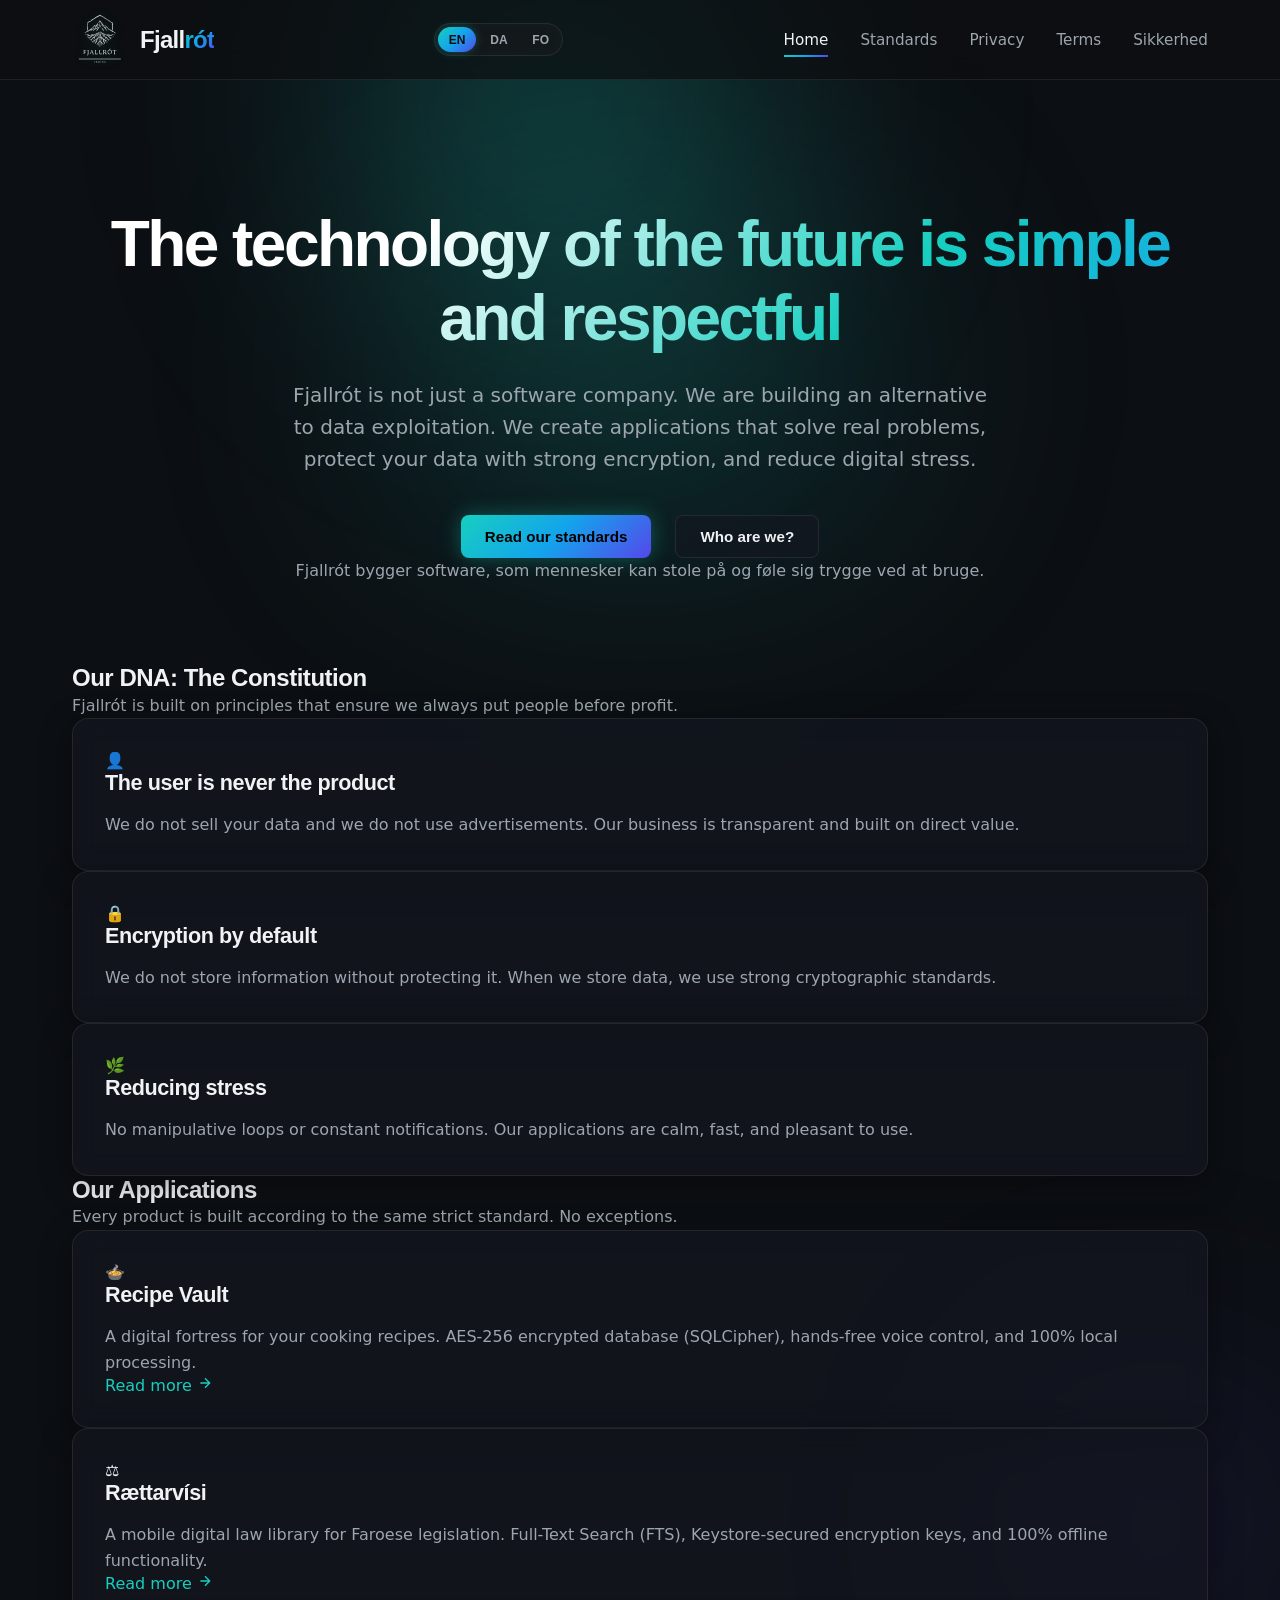
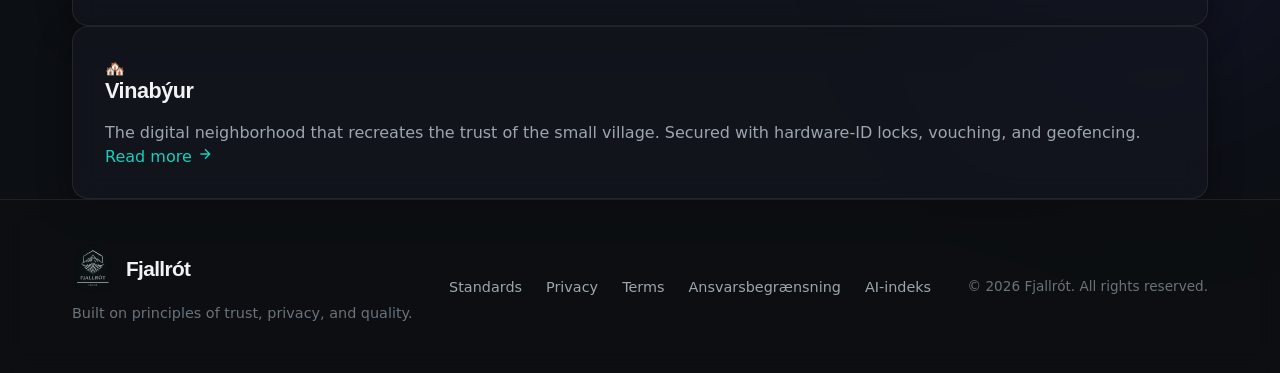
==== commit bf8ae564: "Web correcting" ====
--- a/index.html
+++ b/index.html
@@ -3,13 +3,15 @@
 
 <head>
     <meta charset="UTF-8">
+    <meta http-equiv="Content-Security-Policy" content="default-src 'self'; script-src 'self'; style-src 'self'; img-src 'self' data:; connect-src 'self'; manifest-src 'self'; object-src 'none'; base-uri 'self'; form-action 'self'; upgrade-insecure-requests">
+    <meta name="referrer" content="no-referrer">
 
     <meta name="viewport" content="width=device-width, initial-scale=1.0">
 
     <title>Fjallrót — Software du kan stole på</title>
 
     <meta name="description" content="Fjallrót bygger pålidelig software med fokus på privatliv, sikkerhed, enkelhed og en rolig brugeroplevelse.">
-
+    <meta name="google-site-verification" content="AhpWqZw-EHjRRwMjivdDF2WdB519p-YWfKk_PlI8Jbs">
     <meta name="robots" content="index, follow">
 
     <link rel="canonical" href="https://fjallrot.com/">
@@ -337,4 +339,4 @@
 
 </body>
 
-</html>+</html>
--- a/assets/css/style.css
+++ b/assets/css/style.css
@@ -1,5 +1,3 @@
-@import url('https://fonts.googleapis.com/css2?family=Inter:wght@300;400;500;600&family=Outfit:wght@400;500;600;700;800&display=swap');
-
 /* ==========================================
    FJALLRÓT DESIGN SYSTEM
 ========================================== */
@@ -24,8 +22,8 @@
     --gradient-text: linear-gradient( 135deg, #ffffff 30%, var(--accent-teal) 70%, var(--accent-blue));
     --gradient-glow: radial-gradient( circle, var(--accent-teal-glow) 0%, transparent 70%);
     /* Typography */
-    --font-heading: 'Outfit', sans-serif;
-    --font-body: 'Inter', sans-serif;
+    --font-heading: ui-rounded, "Arial Rounded MT Bold", "Segoe UI", sans-serif;
+    --font-body: Inter, ui-sans-serif, system-ui, -apple-system, BlinkMacSystemFont, "Segoe UI", sans-serif;
     /* Layout */
     --container-max-width: 1200px;
     --header-height: 80px;
@@ -185,6 +183,11 @@
     transition: var(--transition-smooth);
 }
 
+header.header-scrolled {
+    box-shadow: var(--shadow-neon), var(--shadow-card);
+    border-color: rgba(20, 241, 217, 0.15);
+}
+
 .header-container {
     display: flex;
     align-items: center;
@@ -287,6 +290,29 @@
     background: var(--text-primary);
     margin: 5px 0;
     transition: var(--transition-smooth);
+}
+
+.burger-menu[aria-expanded="true"] .burger-line:nth-child(1) {
+    transform: translateY(7px) rotate(45deg);
+}
+
+.burger-menu[aria-expanded="true"] .burger-line:nth-child(2) {
+    opacity: 0;
+}
+
+.burger-menu[aria-expanded="true"] .burger-line:nth-child(3) {
+    transform: translateY(-7px) rotate(-45deg);
+}
+
+.legal-content {
+    max-width: 800px;
+    padding-top: 4rem;
+    padding-bottom: 4rem;
+}
+
+.legal-updated {
+    color: var(--text-primary);
+    font-size: 1.1rem;
 }
 
 
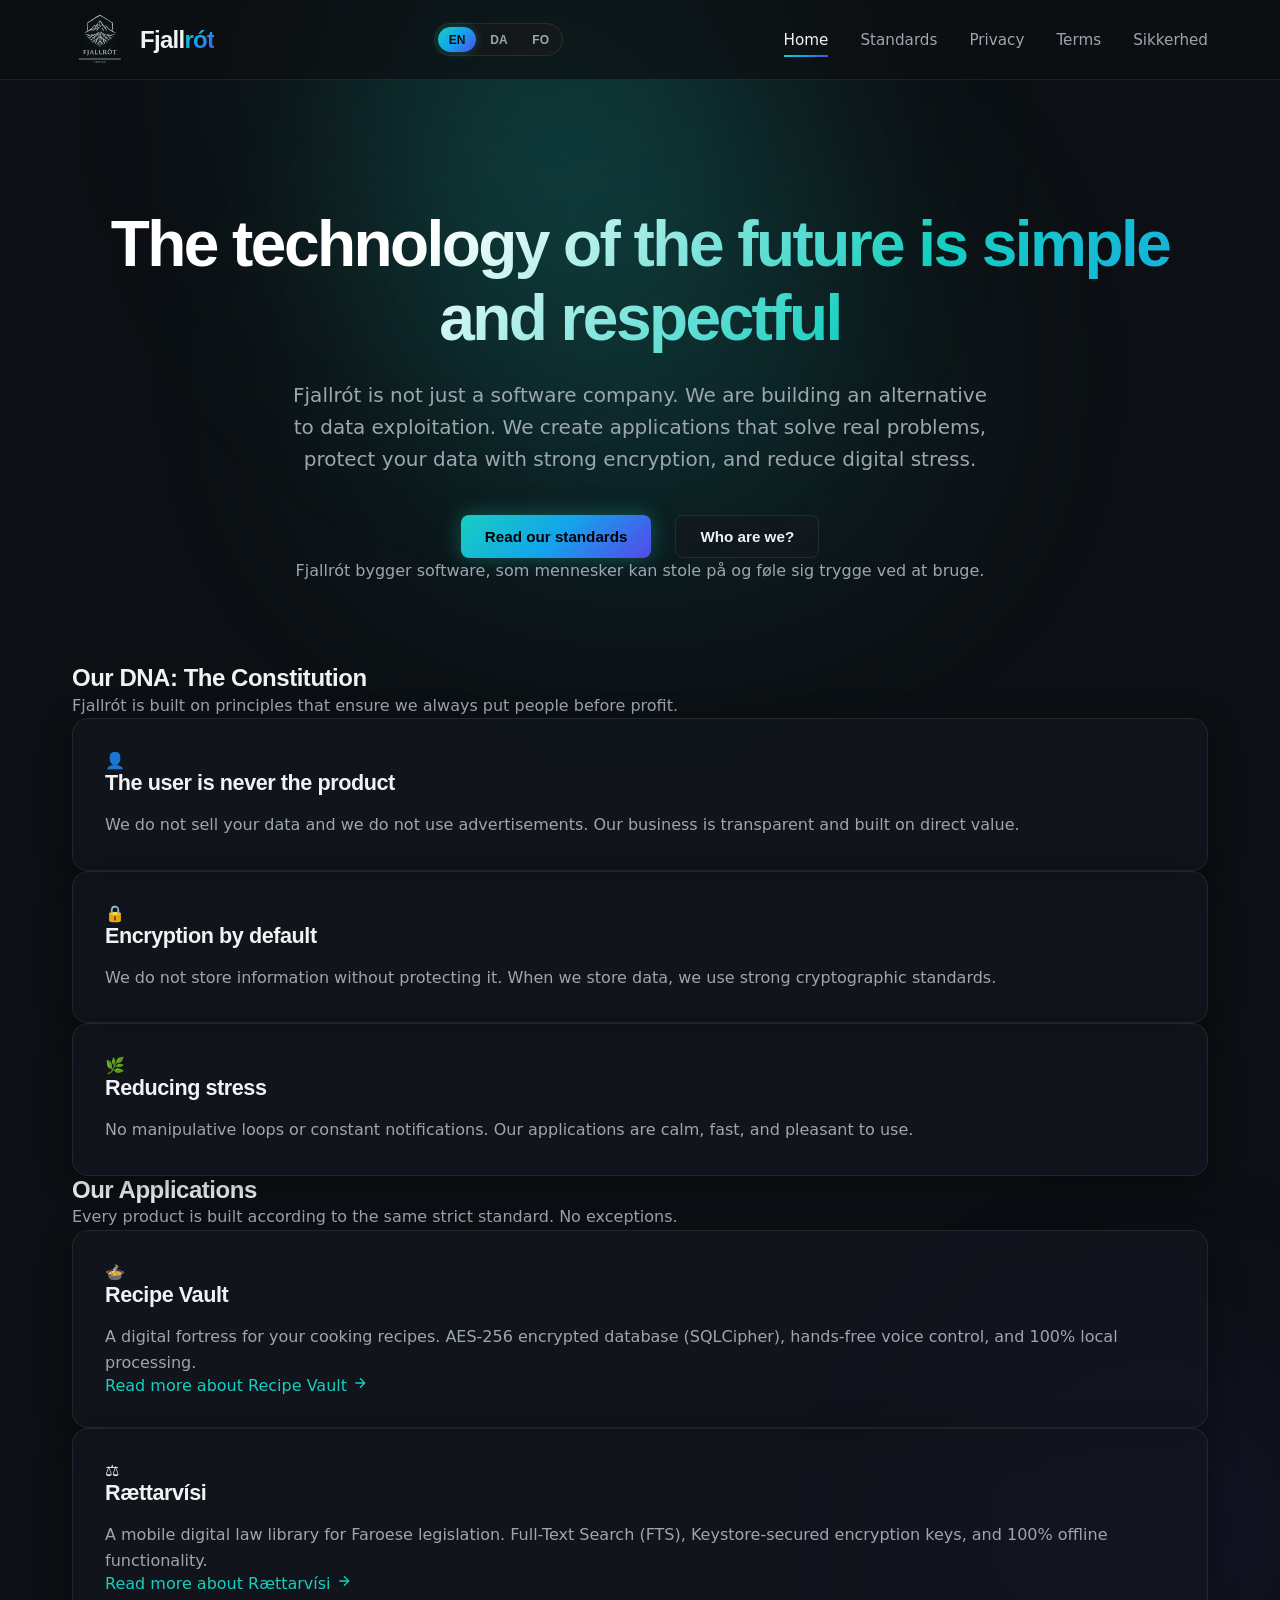
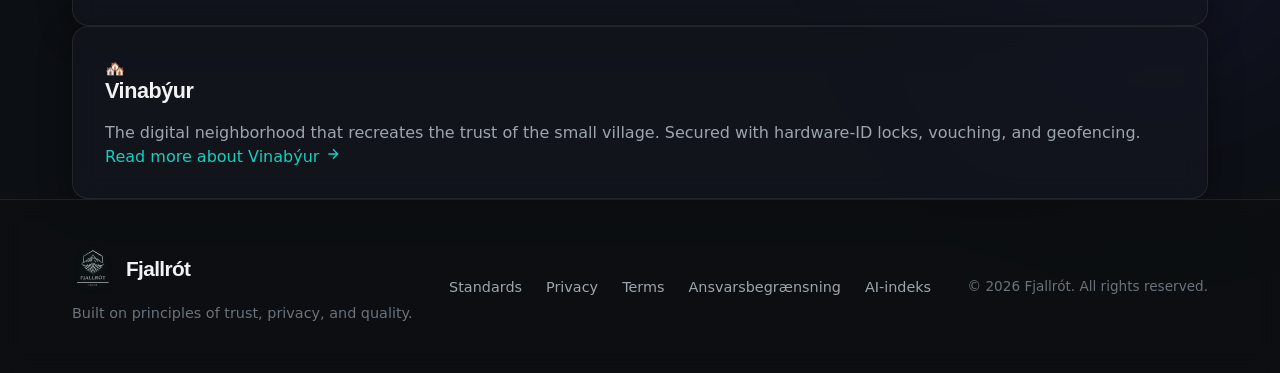
==== commit cb40e145: "modifying site and uptimizing too" ====
--- a/index.html
+++ b/index.html
@@ -3,7 +3,7 @@
 
 <head>
     <meta charset="UTF-8">
-    <meta http-equiv="Content-Security-Policy" content="default-src 'self'; script-src 'self'; style-src 'self'; img-src 'self' data:; connect-src 'self'; manifest-src 'self'; object-src 'none'; base-uri 'self'; form-action 'self'; upgrade-insecure-requests">
+    <meta http-equiv="Content-Security-Policy" content="default-src 'self'; script-src 'self' https://static.cloudflareinsights.com; style-src 'self'; img-src 'self' data:; connect-src 'self' https://cloudflareinsights.com; manifest-src 'self'; object-src 'none'; base-uri 'self'; form-action 'self'; upgrade-insecure-requests">
     <meta name="referrer" content="no-referrer">
 
     <meta name="viewport" content="width=device-width, initial-scale=1.0">
@@ -213,7 +213,7 @@
                         </p>
 
                         <a href="standard.html#08-products" class="card-link" aria-label="Læs mere om Recipe Vault">
-                            <span data-i18n="card_read_more">
+                            <span data-i18n="card_recipe_more">
                 Læs mere
               </span>
 
@@ -235,7 +235,7 @@
                         </p>
 
                         <a href="standard.html#08-products" class="card-link" aria-label="Læs mere om Rættarvísi">
-                            <span data-i18n="card_read_more">
+                            <span data-i18n="card_law_more">
                 Læs mere
               </span>
 
@@ -257,7 +257,7 @@
                         </p>
 
                         <a href="standard.html#08-products" class="card-link" aria-label="Læs mere om Vinabýur">
-                            <span data-i18n="card_read_more">
+                            <span data-i18n="card_neighborhood_more">
                 Læs mere
               </span>
 
